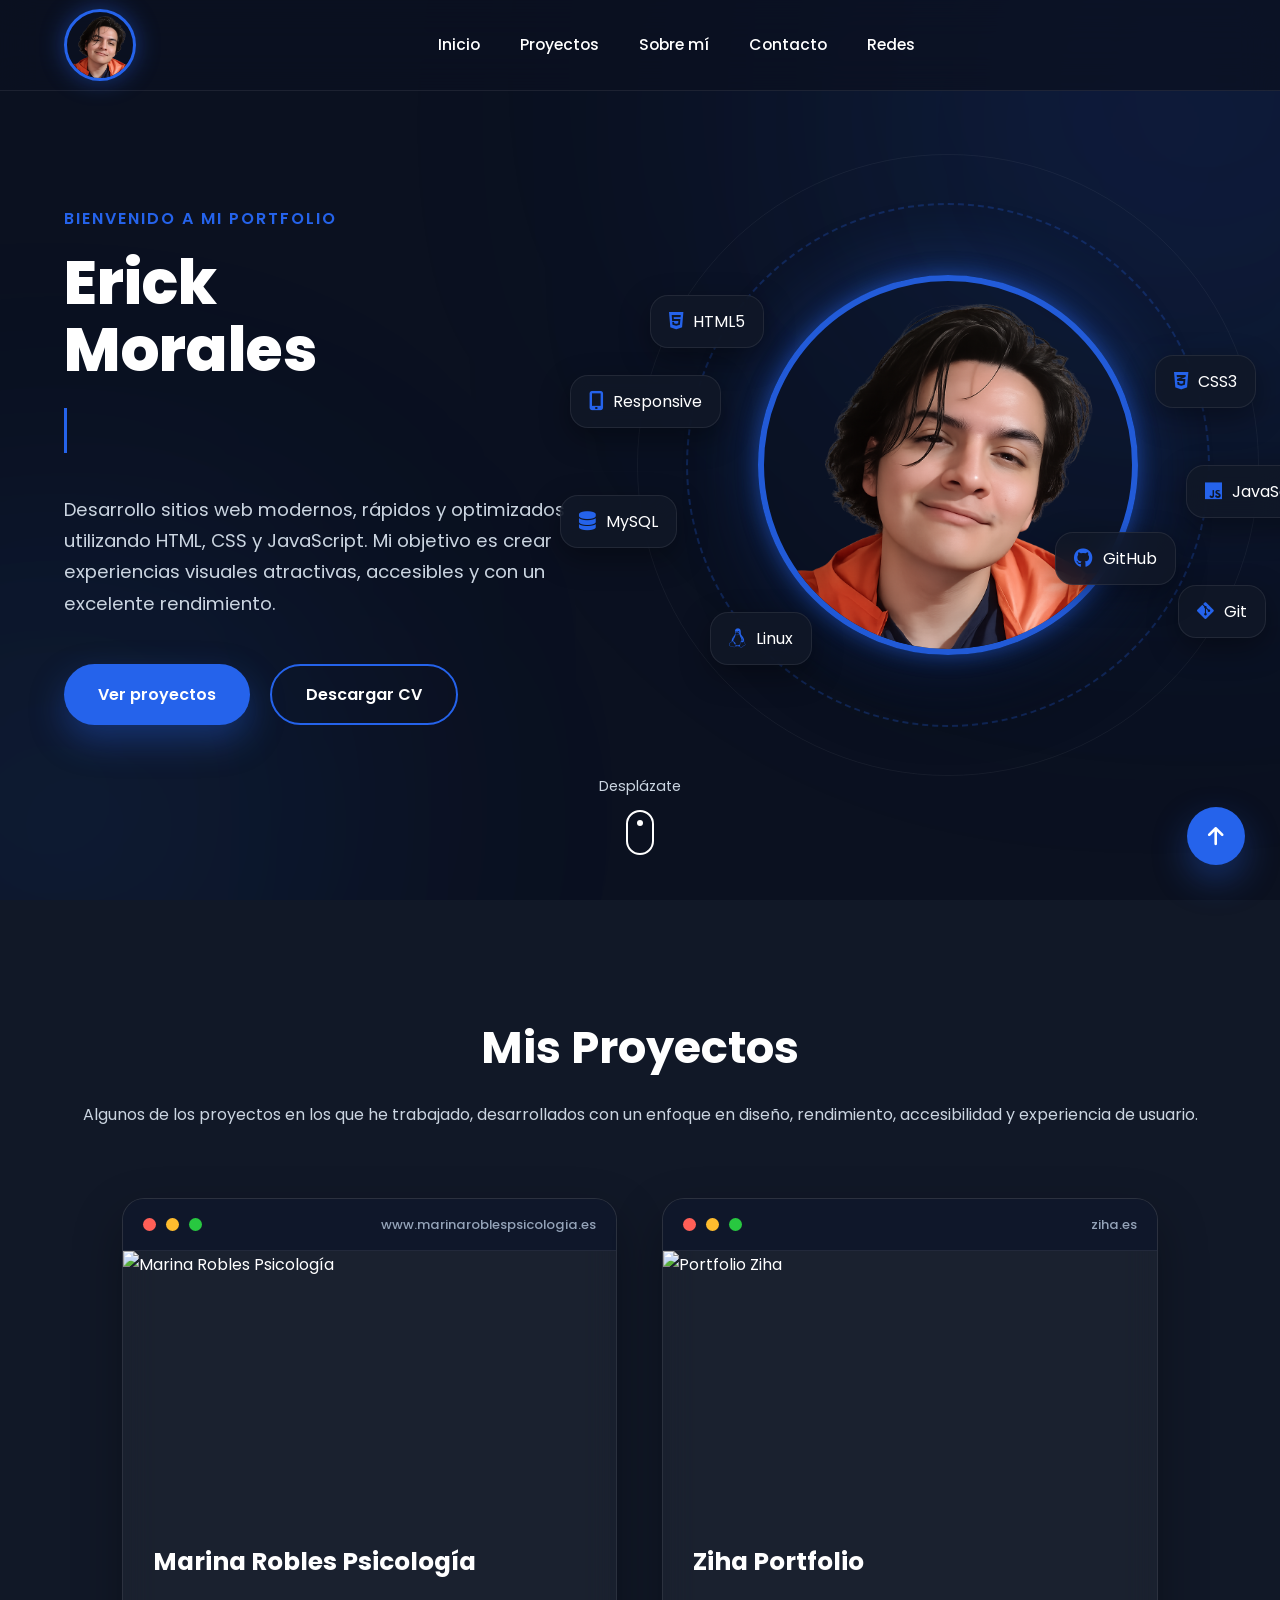
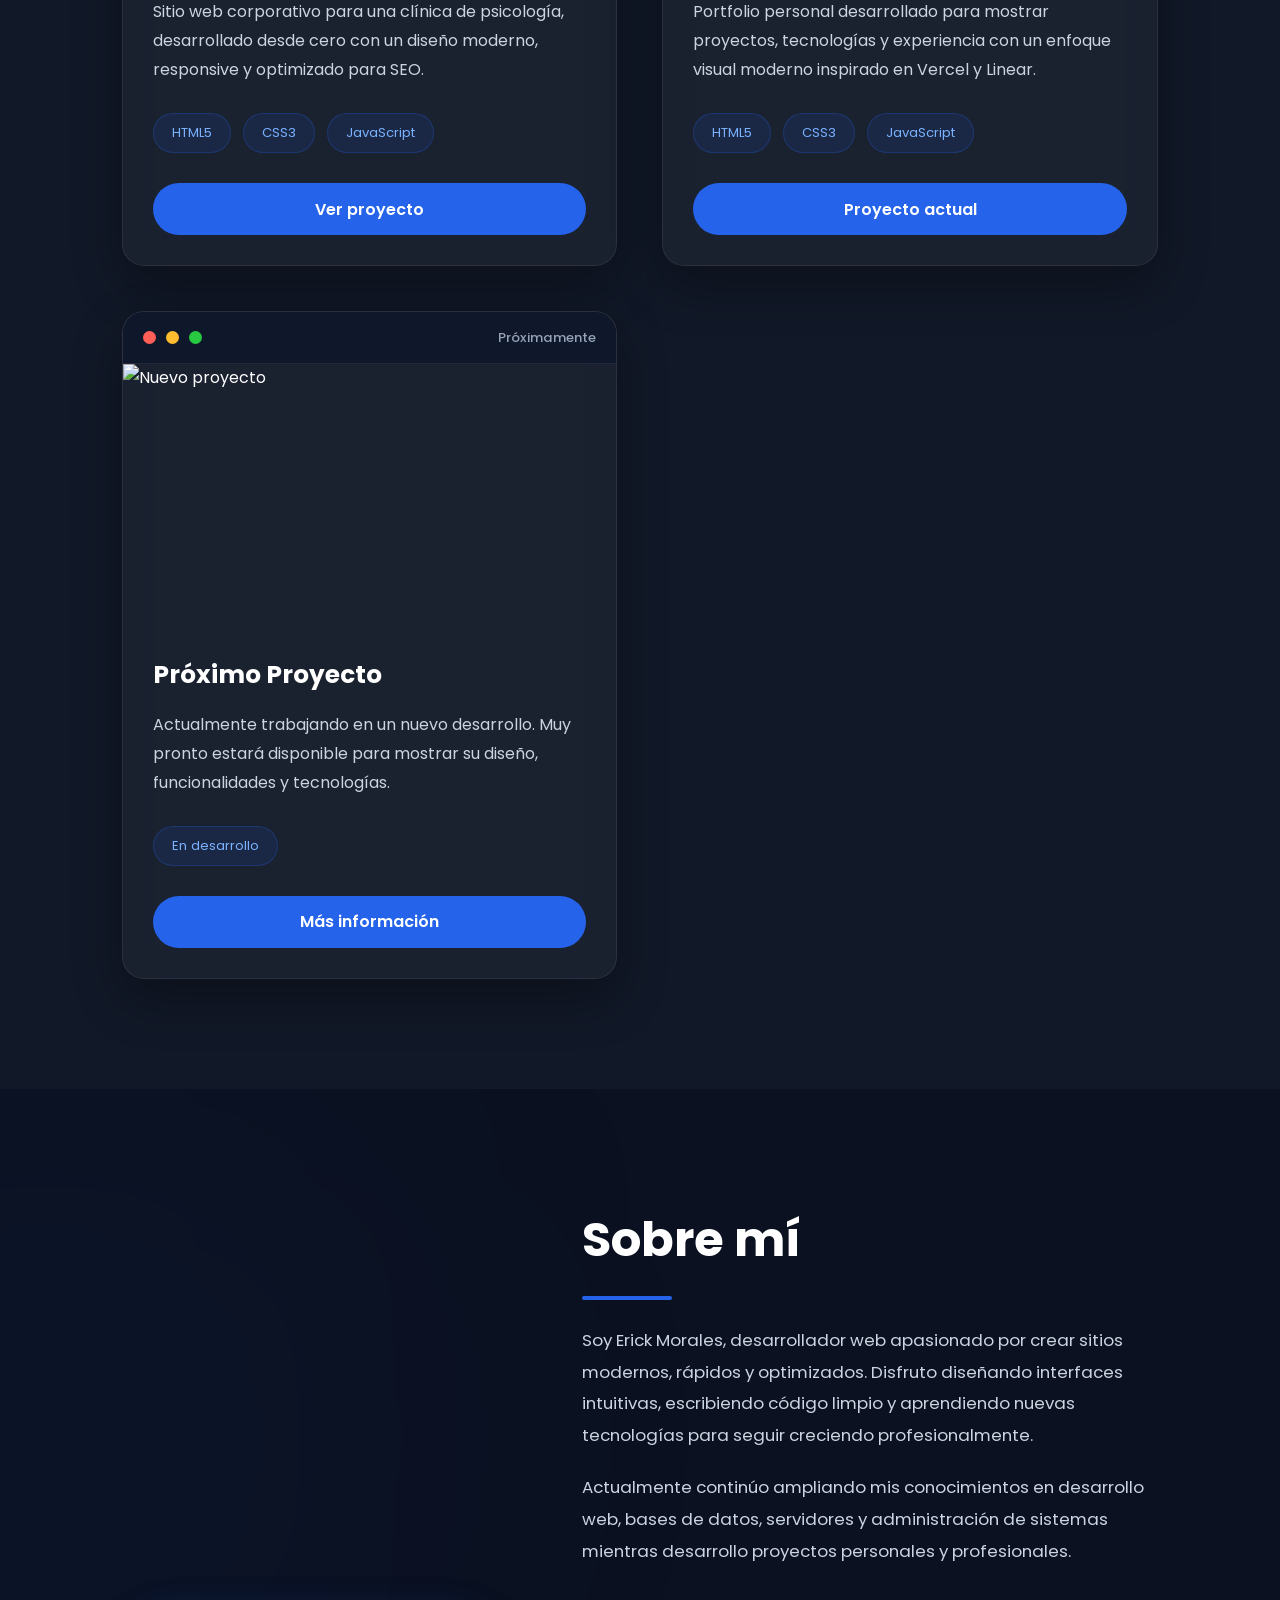
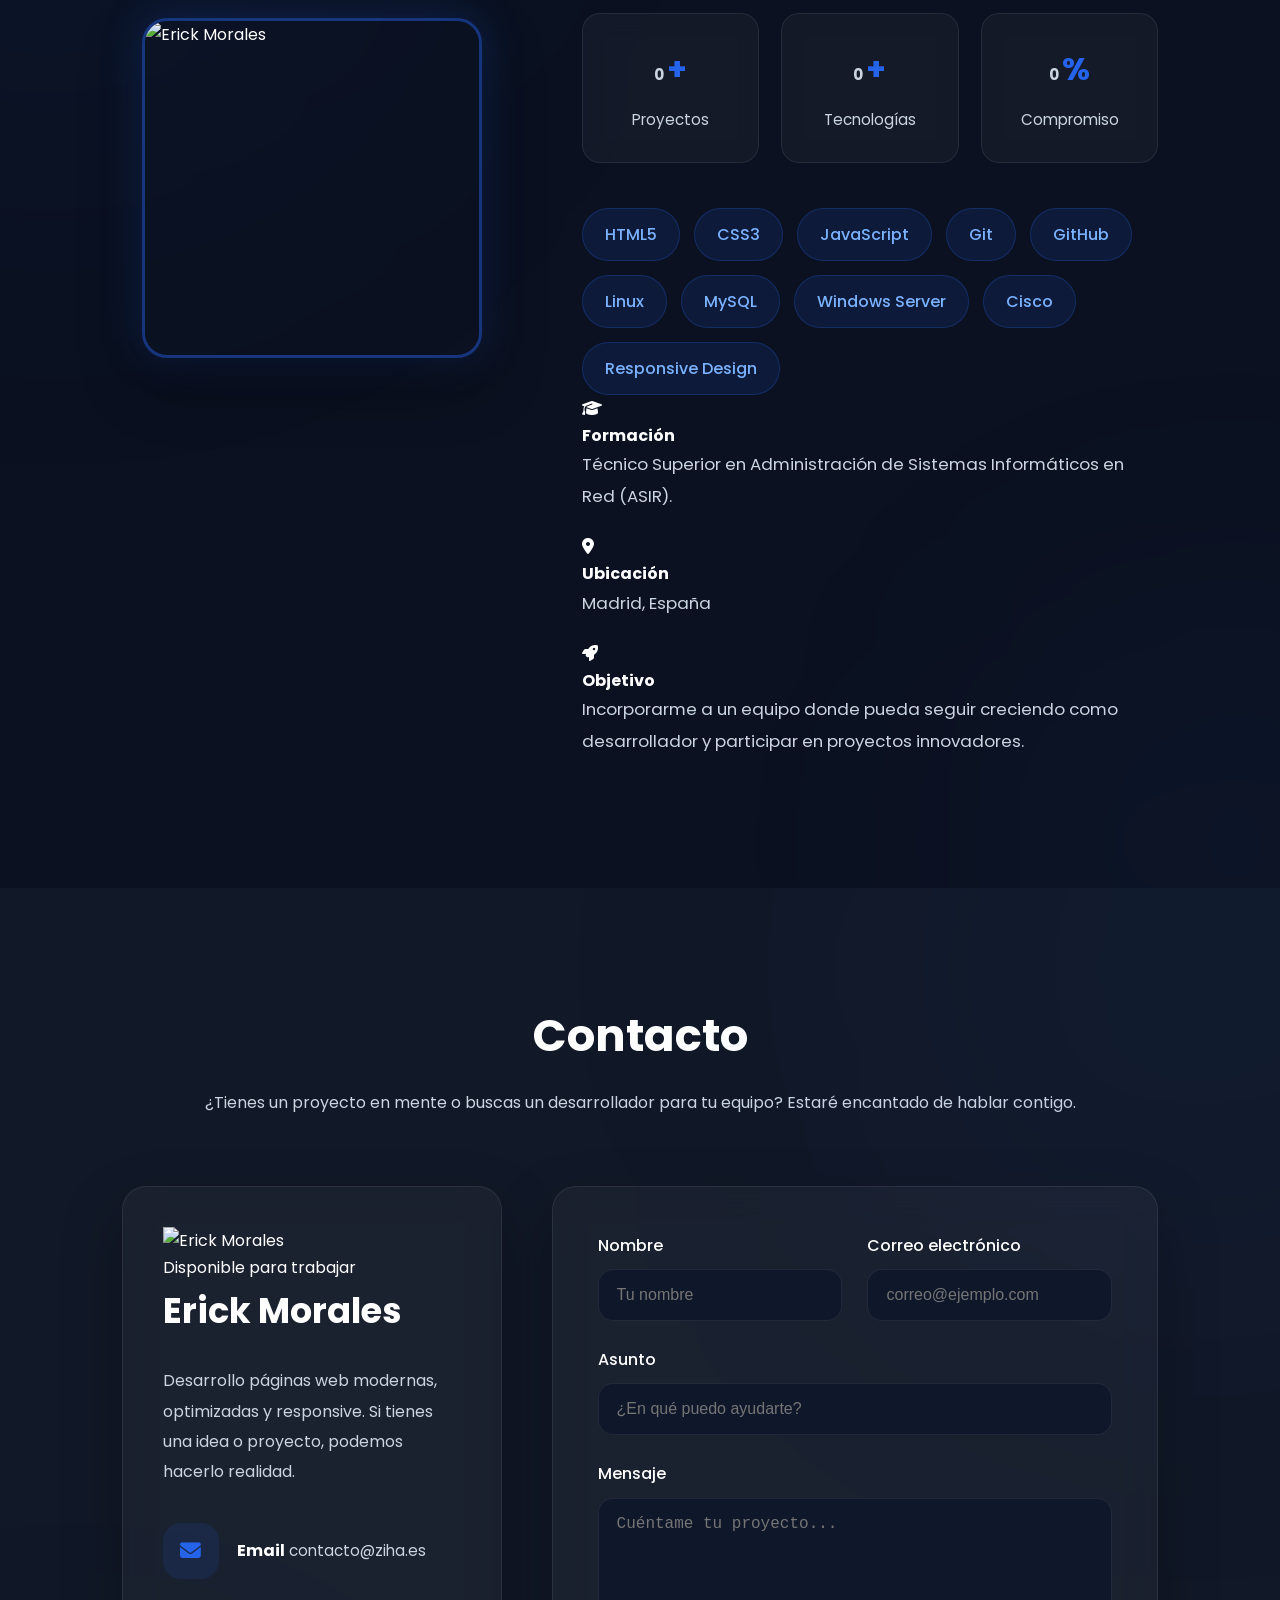
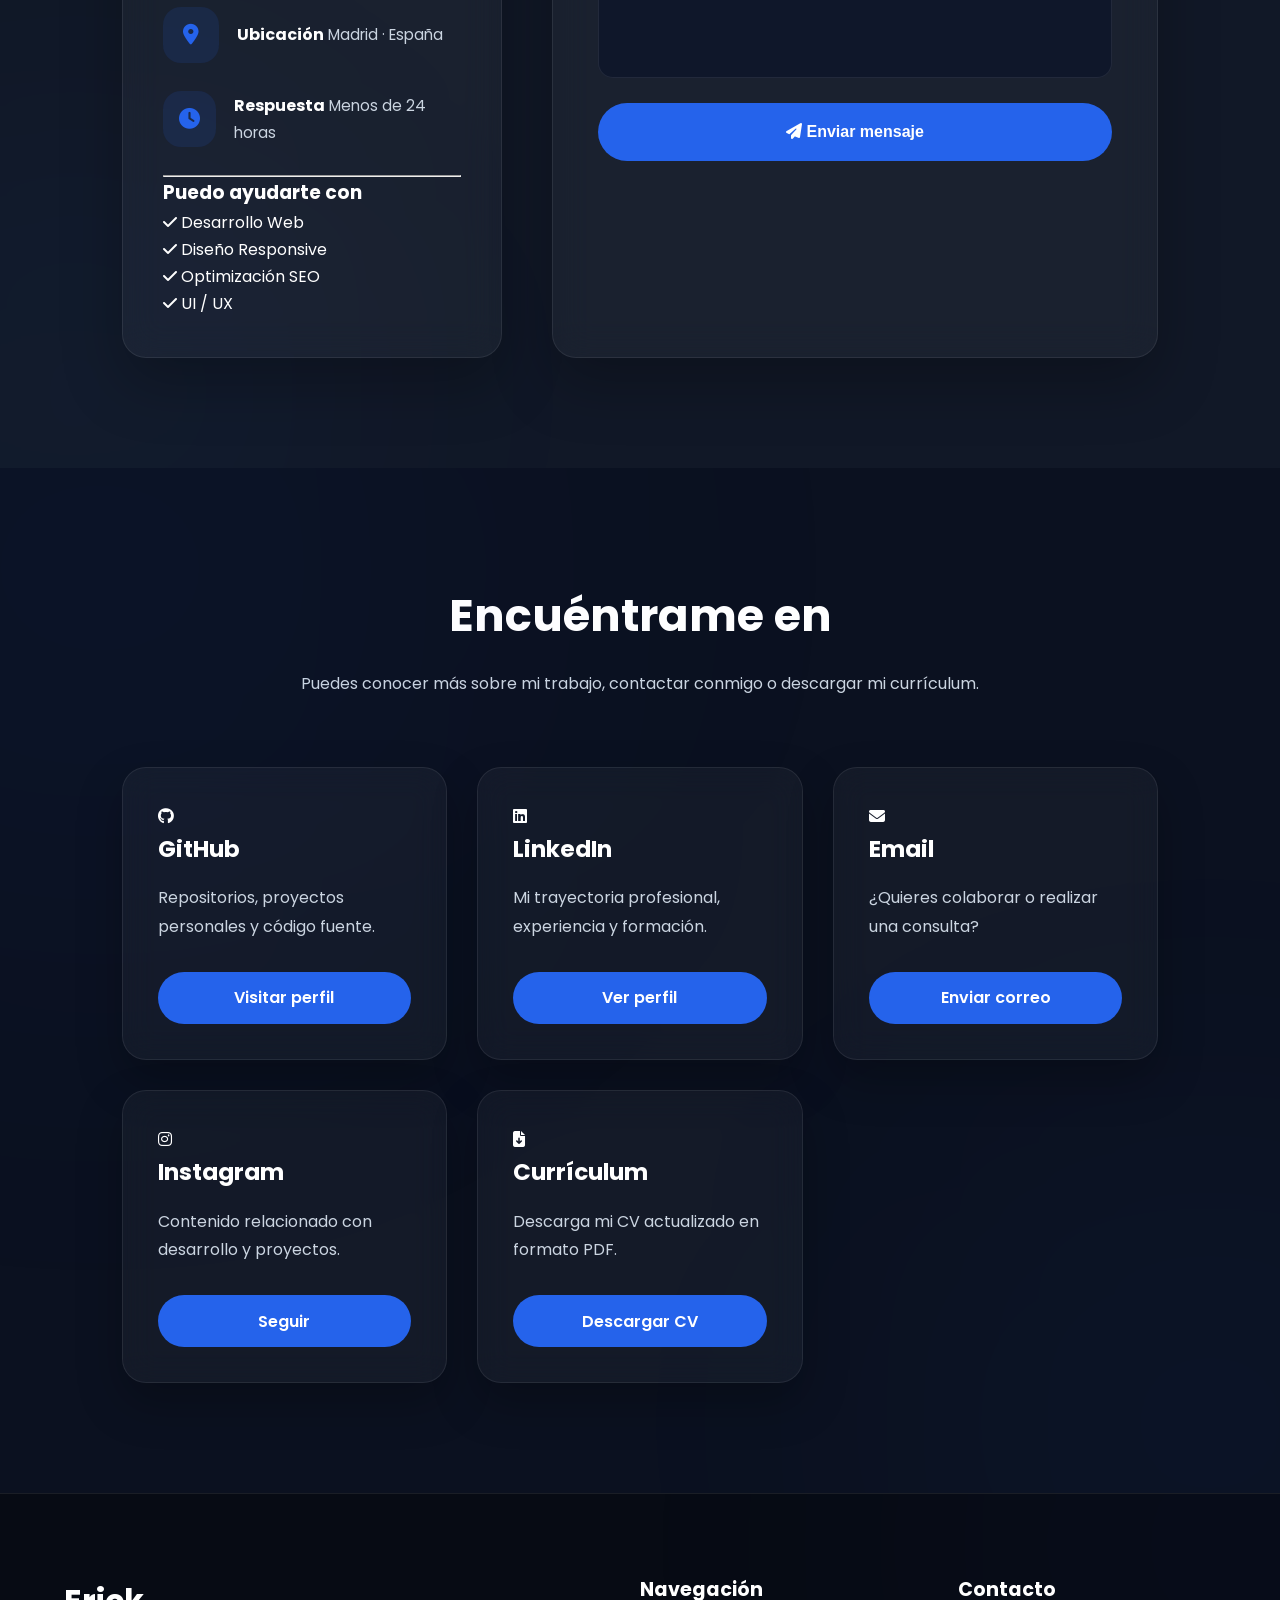
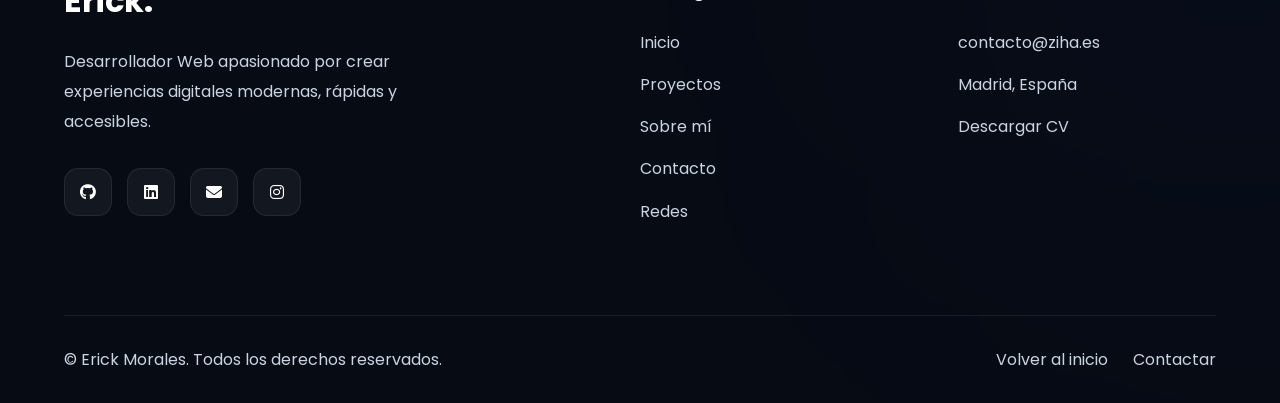
==== index.html @ 20d485fe "Primera versión del portfolio" ====
<!DOCTYPE html>
<html lang="es">

<head>

    <meta charset="UTF-8">

    <meta
        name="viewport"
        content="width=device-width, initial-scale=1.0">

    <meta
        name="description"
        content="Portfolio profesional de Erick Morales. Desarrollo Web, Frontend, Backend y proyectos realizados.">

    <meta
        name="keywords"
        content="Portfolio, HTML, CSS, JavaScript, Web Developer, Erick Morales">

    <meta
        name="author"
        content="Erick Morales">

    <meta
        name="theme-color"
        content="#0B1120">

    <title>Erick Morales | Web Developer</title>

    <!-- Google Fonts -->

    <link
        rel="preconnect"
        href="https://fonts.googleapis.com">

    <link
        rel="preconnect"
        href="https://fonts.gstatic.com"
        crossorigin>

    <link
        href="https://fonts.googleapis.com/css2?family=Poppins:wght@300;400;500;600;700;800&display=swap"
        rel="stylesheet">

    <!-- Font Awesome -->

  <!-- Font Awesome -->
<link
    rel="stylesheet"
    href="https://cdnjs.cloudflare.com/ajax/libs/font-awesome/6.7.2/css/all.min.css">

<!-- CSS -->
<link
    rel="stylesheet"
    href="index.css">

<!-- Favicon -->
<link
    rel="icon"
    type="image/png"
    href="assets/img/favicon.png">
</head>

<body>

<!--=====================================
PROGRESS BAR
======================================-->

<div class="progress-container">

    <div class="progress-bar"></div>

</div>

<!--=====================================
HEADER
======================================-->

<header>

    <div class="container">

        <a href="#inicio" class="logo">

            <img
                src="assets/imagenes/perfil.png"
                alt="Erick Morales"
                loading="eager">

        </a>

        <nav>

            <ul>

                <li>
                    <a href="#inicio">
                        Inicio
                    </a>
                </li>

                <li>
                    <a href="#proyectos">
                        Proyectos
                    </a>
                </li>

                <li>
                    <a href="#sobre-mi">
                        Sobre mí
                    </a>
                </li>

                <li>
                    <a href="#contacto">
                        Contacto
                    </a>
                </li>

                <li>
                    <a href="#redes">
                        Redes
                    </a>
                </li>

            </ul>

        </nav>

        <!-- Menú móvil -->

        <div class="menu-toggle">

            <span></span>
            <span></span>
            <span></span>

        </div>

    </div>

</header>
<!--======================================================
                        HERO
=======================================================-->

<section id="inicio" class="hero">

    <div class="hero-container">

        <!--=====================================
        COLUMNA IZQUIERDA
        ======================================-->

        <div class="hero-left">

            <span class="small-title">
                Bienvenido a mi portfolio
            </span>

            <h1>

                Erick
                <br>
                Morales

            </h1>

            <h2>

                <span class="typing"></span>

            </h2>

            <p>

                Desarrollo sitios web modernos,
                rápidos y optimizados utilizando
                HTML, CSS y JavaScript.
                Mi objetivo es crear experiencias
                visuales atractivas, accesibles
                y con un excelente rendimiento.

            </p>

            <div class="hero-buttons">

                <a
                    href="#proyectos"
                    class="btn">

                    Ver proyectos

                </a>

                <a
                    href="assets/cv/Erick_Morales_CV.pdf"
                    class="btn-outline"
                    download>

                    Descargar CV

                </a>

            </div>

            <!-- Indicador Scroll -->

            <div class="scroll-down">

                <span>

                    Desplázate

                </span>

                <div class="scroll-mouse"></div>

            </div>

        </div>

        <!--=====================================
        COLUMNA DERECHA
        ======================================-->

        <div class="hero-right">

            <img

                src="assets/imagenes/perfil.png"

                alt="Erick Morales"

                loading="eager"

            >

            <!--==============================
            TECNOLOGÍAS FLOTANTES
            ==============================-->

            <div class="floating-card html">

                <i class="fa-brands fa-html5"></i>

                <span>HTML5</span>

            </div>

            <div class="floating-card css">

                <i class="fa-brands fa-css3-alt"></i>

                <span>CSS3</span>

            </div>

            <div class="floating-card js">

                <i class="fa-brands fa-js"></i>

                <span>JavaScript</span>

            </div>

            <div class="floating-card git">

                <i class="fa-brands fa-git-alt"></i>

                <span>Git</span>

            </div>

            <div class="floating-card github">

                <i class="fa-brands fa-github"></i>

                <span>GitHub</span>

            </div>

            <div class="floating-card linux">

                <i class="fa-brands fa-linux"></i>

                <span>Linux</span>

            </div>

            <div class="floating-card mysql">

                <i class="fa-solid fa-database"></i>

                <span>MySQL</span>

            </div>

            <div class="floating-card responsive">

                <i class="fa-solid fa-mobile-screen-button"></i>

                <span>Responsive</span>

            </div>

        </div>

    </div>

</section>
<!--======================================================
                    PROYECTOS
=======================================================-->

<section id="proyectos">

    <div class="container">

        <div class="section-title">

            <h2>Mis Proyectos</h2>

            <p>

                Algunos de los proyectos en los que he trabajado,
                desarrollados con un enfoque en diseño, rendimiento,
                accesibilidad y experiencia de usuario.

            </p>

        </div>

        <div class="projects-grid">

            <!--==================================================
            PROYECTO 1
            ===================================================-->

            <article class="project-card">

                <div class="browser">

                    <div class="browser-left">

                        <span></span>
                        <span></span>
                        <span></span>

                    </div>

                    <div class="browser-url">

                        www.marinaroblespsicologia.es

                    </div>

                </div>

                <div class="project-image">

                    <img
                        src="assets/img/proyectos/marina.webp"
                        alt="Marina Robles Psicología"
                        loading="lazy">

                </div>

                <div class="project-content">

                    <h3>

                        Marina Robles Psicología

                    </h3>

                    <p>

                        Sitio web corporativo para una clínica de
                        psicología, desarrollado desde cero con un
                        diseño moderno, responsive y optimizado
                        para SEO.

                    </p>

                    <div class="project-tech">

                        <span>HTML5</span>
                        <span>CSS3</span>
                        <span>JavaScript</span>

                    </div>

                    <a
                        href="https://www.marinaroblespsicologia.es"
                        target="_blank"
                        class="project-btn">

                        Ver proyecto

                    </a>

                </div>

            </article>

            <!--==================================================
            PROYECTO 2
            ===================================================-->

            <article class="project-card">

                <div class="browser">

                    <div class="browser-left">

                        <span></span>
                        <span></span>
                        <span></span>

                    </div>

                    <div class="browser-url">

                        ziha.es

                    </div>

                </div>

                <div class="project-image">

                    <img
                        src="assets/img/proyectos/ziha.webp"
                        alt="Portfolio Ziha"
                        loading="lazy">

                </div>

                <div class="project-content">

                    <h3>

                        Ziha Portfolio

                    </h3>

                    <p>

                        Portfolio personal desarrollado para mostrar
                        proyectos, tecnologías y experiencia con un
                        enfoque visual moderno inspirado en Vercel
                        y Linear.

                    </p>

                    <div class="project-tech">

                        <span>HTML5</span>
                        <span>CSS3</span>
                        <span>JavaScript</span>

                    </div>

                    <a
                        href="#inicio"
                        class="project-btn">

                        Proyecto actual

                    </a>

                </div>

            </article>

            <!--==================================================
            PROYECTO 3
            ===================================================-->

            <article class="project-card">

                <div class="browser">

                    <div class="browser-left">

                        <span></span>
                        <span></span>
                        <span></span>

                    </div>

                    <div class="browser-url">

                        Próximamente

                    </div>

                </div>

                <div class="project-image">

                    <img
                        src="assets/img/proyectos/proximamente.webp"
                        alt="Nuevo proyecto"
                        loading="lazy">

                </div>

                <div class="project-content">

                    <h3>

                        Próximo Proyecto

                    </h3>

                    <p>

                        Actualmente trabajando en un nuevo desarrollo.
                        Muy pronto estará disponible para mostrar su
                        diseño, funcionalidades y tecnologías.

                    </p>

                    <div class="project-tech">

                        <span>En desarrollo</span>

                    </div>

                    <a
                        href="#contacto"
                        class="project-btn">

                        Más información

                    </a>

                </div>

            </article>

        </div>

    </div>

</section>
<!--======================================================
                    SOBRE MÍ
=======================================================-->

<section id="sobre-mi">

    <div class="container">

        <div class="about-container">

            <!--=====================================
            FOTOGRAFÍA
            ======================================-->

            <div class="about-image">

                <img

                    src="assets/img/perfil.webp"

                    alt="Erick Morales"

                    loading="lazy"

                >

            </div>

            <!--=====================================
            CONTENIDO
            ======================================-->

            <div class="about-content">

                <h2>

                    Sobre mí

                </h2>

                <p>

                    Soy Erick Morales, desarrollador web apasionado
                    por crear sitios modernos, rápidos y optimizados.
                    Disfruto diseñando interfaces intuitivas,
                    escribiendo código limpio y aprendiendo nuevas
                    tecnologías para seguir creciendo
                    profesionalmente.

                </p>

                <p>

                    Actualmente continúo ampliando mis conocimientos
                    en desarrollo web, bases de datos, servidores y
                    administración de sistemas mientras desarrollo
                    proyectos personales y profesionales.

                </p>

                <!--=================================
                CONTADORES
                ==================================-->

                <div class="about-cards">

                    <div class="about-card">

                        <h3>

                            <span
                                class="counter"
                                data-target="3">

                                0

                            </span>+

                        </h3>

                        <span>

                            Proyectos

                        </span>

                    </div>

                    <div class="about-card">

                        <h3>

                            <span
                                class="counter"
                                data-target="10">

                                0

                            </span>+

                        </h3>

                        <span>

                            Tecnologías

                        </span>

                    </div>

                    <div class="about-card">

                        <h3>

                            <span
                                class="counter"
                                data-target="100">

                                0

                            </span>%

                        </h3>

                        <span>

                            Compromiso

                        </span>

                    </div>

                </div>

                <!--=================================
                TECNOLOGÍAS
                ==================================-->

                <div class="skills">

                    <span>HTML5</span>

                    <span>CSS3</span>

                    <span>JavaScript</span>

                    <span>Git</span>

                    <span>GitHub</span>

                    <span>Linux</span>

                    <span>MySQL</span>

                    <span>Windows Server</span>

                    <span>Cisco</span>

                    <span>Responsive Design</span>

                </div>

                <!--=================================
                INFORMACIÓN EXTRA
                ==================================-->

                <div class="about-extra">

                    <div class="about-item">

                        <i class="fa-solid fa-graduation-cap"></i>

                        <div>

                            <strong>

                                Formación

                            </strong>

                            <p>

                                Técnico Superior en Administración
                                de Sistemas Informáticos en Red (ASIR).

                            </p>

                        </div>

                    </div>

                    <div class="about-item">

                        <i class="fa-solid fa-location-dot"></i>

                        <div>

                            <strong>

                                Ubicación

                            </strong>

                            <p>

                                Madrid, España

                            </p>

                        </div>

                    </div>

                    <div class="about-item">

                        <i class="fa-solid fa-rocket"></i>

                        <div>

                            <strong>

                                Objetivo

                            </strong>

                            <p>

                                Incorporarme a un equipo donde pueda
                                seguir creciendo como desarrollador y
                                participar en proyectos innovadores.

                            </p>

                        </div>

                    </div>

                </div>

            </div>

        </div>

    </div>

</section>
<!--======================================================
                    CONTACTO
=======================================================-->

<section id="contacto">

    <div class="container">

        <div class="section-title">

            <h2>Contacto</h2>

            <p>

                ¿Tienes un proyecto en mente o buscas un desarrollador
                para tu equipo? Estaré encantado de hablar contigo.

            </p>

        </div>

        <div class="contact-container">

            <!--=====================================
            TARJETA IZQUIERDA
            ======================================-->

            <div class="contact-info">

                <img
                    src="assets/img/perfil.webp"
                    alt="Erick Morales"
                    class="contact-profile">

                <div class="status">

                    <span class="status-dot"></span>

                    Disponible para trabajar

                </div>

                <h2>

                    Erick Morales

                </h2>

                <p>

                    Desarrollo páginas web modernas,
                    optimizadas y responsive.
                    Si tienes una idea o proyecto,
                    podemos hacerlo realidad.

                </p>

                <div class="contact-item">

                    <div class="contact-icon">

                        <i class="fa-solid fa-envelope"></i>

                    </div>

                    <div class="contact-text">

                        <strong>Email</strong>

                        <span>

                            contacto@ziha.es

                        </span>

                    </div>

                </div>

                <div class="contact-item">

                    <div class="contact-icon">

                        <i class="fa-solid fa-location-dot"></i>

                    </div>

                    <div class="contact-text">

                        <strong>Ubicación</strong>

                        <span>

                            Madrid · España

                        </span>

                    </div>

                </div>

                <div class="contact-item">

                    <div class="contact-icon">

                        <i class="fa-solid fa-clock"></i>

                    </div>

                    <div class="contact-text">

                        <strong>Respuesta</strong>

                        <span>

                            Menos de 24 horas

                        </span>

                    </div>

                </div>

                <hr>

                <div class="contact-services">

                    <h3>

                        Puedo ayudarte con

                    </h3>

                    <ul>

                        <li>

                            <i class="fa-solid fa-check"></i>

                            Desarrollo Web

                        </li>

                        <li>

                            <i class="fa-solid fa-check"></i>

                            Diseño Responsive

                        </li>

                        <li>

                            <i class="fa-solid fa-check"></i>

                            Optimización SEO

                        </li>

                        <li>

                            <i class="fa-solid fa-check"></i>

                            UI / UX

                        </li>

                    </ul>

                </div>

            </div>

            <!--=====================================
            FORMULARIO
            ======================================-->

            <form

                id="contact-form"

                class="contact-form"

                autocomplete="on"

            >

                <div class="form-grid">

                    <div class="form-group">

                        <label for="name">

                            Nombre

                        </label>

                        <input

                            id="name"

                            name="name"

                            type="text"

                            required

                            placeholder="Tu nombre"

                        >

                    </div>

                    <div class="form-group">

                        <label for="email">

                            Correo electrónico

                        </label>

                        <input

                            id="email"

                            name="email"

                            type="email"

                            required

                            placeholder="correo@ejemplo.com"

                        >

                    </div>

                </div>

                <div class="form-group">

                    <label for="subject">

                        Asunto

                    </label>

                    <input

                        id="subject"

                        name="subject"

                        type="text"

                        required

                        placeholder="¿En qué puedo ayudarte?"

                    >

                </div>

                <div class="form-group">

                    <label for="message">

                        Mensaje

                    </label>

                    <textarea

                        id="message"

                        name="message"

                        required

                        placeholder="Cuéntame tu proyecto..."

                    ></textarea>

                </div>

                <button type="submit">

                    <i class="fa-solid fa-paper-plane"></i>

                    Enviar mensaje

                </button>

                <p class="form-status"></p>

            </form>

        </div>

    </div>

</section>
<!--======================================================
                    REDES SOCIALES
=======================================================-->

<section id="redes">

    <div class="container">

        <div class="section-title">

            <h2>

                Encuéntrame en

            </h2>

            <p>

                Puedes conocer más sobre mi trabajo,
                contactar conmigo o descargar mi currículum.

            </p>

        </div>

        <div class="social-grid">

            <!--=====================================
            GITHUB
            ======================================-->

            <article class="social-card">

                <i class="fa-brands fa-github"></i>

                <h3>

                    GitHub

                </h3>

                <p>

                    Repositorios, proyectos personales
                    y código fuente.

                </p>

                <a

                    href="https://github.com/ErickDMP"

                    target="_blank"

                    class="social-btn">

                    Visitar perfil

                </a>

            </article>

            <!--=====================================
            LINKEDIN
            ======================================-->

            <article class="social-card">

                <i class="fa-brands fa-linkedin"></i>

                <h3>

                    LinkedIn

                </h3>

                <p>

                    Mi trayectoria profesional,
                    experiencia y formación.

                </p>

                <a

                    href="#"

                    target="_blank"

                    class="social-btn">

                    Ver perfil

                </a>

            </article>

            <!--=====================================
            EMAIL
            ======================================-->

            <article class="social-card">

                <i class="fa-solid fa-envelope"></i>

                <h3>

                    Email

                </h3>

                <p>

                    ¿Quieres colaborar o realizar
                    una consulta?

                </p>

                <a

                    href="mailto:contacto@ziha.es"

                    class="social-btn">

                    Enviar correo

                </a>

            </article>

            <!--=====================================
            INSTAGRAM
            ======================================-->

            <article class="social-card">

                <i class="fa-brands fa-instagram"></i>

                <h3>

                    Instagram

                </h3>

                <p>

                    Contenido relacionado con
                    desarrollo y proyectos.

                </p>

                <a

                    href="#"

                    target="_blank"

                    class="social-btn">

                    Seguir

                </a>

            </article>

            <!--=====================================
            CURRÍCULUM
            ======================================-->

            <article class="social-card">

                <i class="fa-solid fa-file-arrow-down"></i>

                <h3>

                    Currículum

                </h3>

                <p>

                    Descarga mi CV actualizado
                    en formato PDF.

                </p>

                <a

                    href="assets/cv/Erick_Morales_CV.pdf"

                    download

                    class="social-btn">

                    Descargar CV

                </a>

            </article>

        </div>

    </div>

</section>
<!--======================================================
                        FOOTER
=======================================================-->

<footer>

    <div class="footer-container">

        <!--=====================================
        MARCA
        ======================================-->

        <div class="footer-brand">

            <h2>

                Erick<span>.</span>

            </h2>

            <p>

                Desarrollador Web apasionado por crear
                experiencias digitales modernas, rápidas
                y accesibles.

            </p>

            <div class="footer-social">

                <a
                    href="https://github.com/ErickDMP"
                    target="_blank"
                    aria-label="GitHub">

                    <i class="fa-brands fa-github"></i>

                </a>

                <a
                    href="#"
                    target="_blank"
                    aria-label="LinkedIn">

                    <i class="fa-brands fa-linkedin"></i>

                </a>

                <a
                    href="mailto:contacto@ziha.es"
                    aria-label="Email">

                    <i class="fa-solid fa-envelope"></i>

                </a>

                <a
                    href="#"
                    target="_blank"
                    aria-label="Instagram">

                    <i class="fa-brands fa-instagram"></i>

                </a>

            </div>

        </div>

        <!--=====================================
        NAVEGACIÓN
        ======================================-->

        <div class="footer-column">

            <h3>

                Navegación

            </h3>

            <ul>

                <li><a href="#inicio">Inicio</a></li>

                <li><a href="#proyectos">Proyectos</a></li>

                <li><a href="#sobre-mi">Sobre mí</a></li>

                <li><a href="#contacto">Contacto</a></li>

                <li><a href="#redes">Redes</a></li>

            </ul>

        </div>

        <!--=====================================
        CONTACTO
        ======================================-->

        <div class="footer-column">

            <h3>

                Contacto

            </h3>

            <ul>

                <li>

                    <a href="mailto:contacto@ziha.es">

                        contacto@ziha.es

                    </a>

                </li>

                <li>

                    <a href="#">

                        Madrid, España

                    </a>

                </li>

                <li>

                    <a href="assets/cv/Erick_Morales_CV.pdf" download>

                        Descargar CV

                    </a>

                </li>

            </ul>

        </div>

    </div>

    <!--=====================================
    FOOTER INFERIOR
    ======================================-->

    <div class="container">

        <div class="footer-bottom">

            <p>

                © <span id="year"></span>
                Erick Morales. Todos los derechos reservados.

            </p>

            <div class="footer-bottom-links">

                <a href="#inicio">

                    Volver al inicio

                </a>

                <a href="#contacto">

                    Contactar

                </a>

            </div>

        </div>

    </div>

</footer>

<!--=====================================
BOTÓN VOLVER ARRIBA
======================================-->

<a

    href="#inicio"

    class="back-top"

    aria-label="Volver arriba">

    <i class="fa-solid fa-arrow-up"></i>

</a>
<!--======================================================
                    SCRIPTS
=======================================================-->

<!-- Font Awesome (opcional si ya está cargado en el <head>) -->


<!-- EmailJS -->
<script
    src="https://cdn.jsdelivr.net/npm/@emailjs/browser@4/dist/email.min.js">
</script>

<!-- JavaScript principal -->
<script src="js/script.js"></script>

</body>
</html>
---- index.css ----
/* =====================================================
   ZIHA.ES - PORTFOLIO
   Autor: Erick Morales
   style.css
===================================================== */

/* =====================================================
   IMPORTACIÓN DE FUENTE
===================================================== */

@import url('https://fonts.googleapis.com/css2?family=Poppins:wght@300;400;500;600;700;800&display=swap');

/* =====================================================
   VARIABLES
===================================================== */

:root{

    --background:#0B1120;
    --surface:#111827;
    --surface-light:#1E293B;

    --primary:#2563EB;
    --primary-hover:#3B82F6;

    --text:#FFFFFF;
    --text-secondary:#CBD5E1;

    --border:rgba(255,255,255,.08);

    --radius:18px;

    --shadow:
        0 20px 50px rgba(0,0,0,.35);

    --transition:.35s ease;

}

/* =====================================================
   RESET
===================================================== */

*{
    margin:0;
    padding:0;
    box-sizing:border-box;
}

html{

    scroll-behavior:smooth;

}

body{

    font-family:'Poppins',sans-serif;

    background:var(--background);

    color:var(--text);

    overflow-x:hidden;

    line-height:1.7;

}

/* =====================================================
   SCROLLBAR
===================================================== */

::-webkit-scrollbar{

    width:10px;

}

::-webkit-scrollbar-track{

    background:#0b1120;

}

::-webkit-scrollbar-thumb{

    background:var(--primary);

    border-radius:20px;

}

::-webkit-scrollbar-thumb:hover{

    background:var(--primary-hover);

}

/* =====================================================
   SELECCIÓN DE TEXTO
===================================================== */

::selection{

    background:var(--primary);

    color:white;

}

/* =====================================================
   IMÁGENES
===================================================== */

img{

    display:block;

    width:100%;

}

/* =====================================================
   ENLACES
===================================================== */

a{

    color:inherit;

    text-decoration:none;

    transition:var(--transition);

}

/* =====================================================
   LISTAS
===================================================== */

ul{

    list-style:none;

}

/* =====================================================
   CONTENEDOR GENERAL
===================================================== */

.container{

    width:min(1200px,90%);

    margin:auto;

}

/* =====================================================
   SECCIONES
===================================================== */

section{

    padding:110px 0;

}

/* =====================================================
   TÍTULOS
===================================================== */

.section-title{

    text-align:center;

    margin-bottom:70px;

}

.section-title h2{

    font-size:2.8rem;

    font-weight:700;

    margin-bottom:15px;

}

.section-title p{

    color:var(--text-secondary);

}

/* =====================================================
   HEADER
===================================================== */

header{

    position:fixed;

    top:0;

    left:0;

    width:100%;

    z-index:999;

    backdrop-filter:blur(18px);

    background:rgba(11,17,32,.75);

    border-bottom:1px solid var(--border);

    transition:.4s;

}

/* Clase que añadiremos con JavaScript */

header.scrolled{

    background:#0B1120;

    box-shadow:0 15px 40px rgba(0,0,0,.35);

}

/* =====================================================
   HEADER CONTAINER
===================================================== */

header .container{

    display:flex;

    justify-content:space-between;

    align-items:center;

    height:90px;

}

/* =====================================================
   LOGO
===================================================== */

.logo{

    display:flex;

    align-items:center;

    gap:18px;

}

.logo img{

    width:72px;

    height:72px;

    object-fit:cover;

    border-radius:50%;

    border:3px solid var(--primary);

    box-shadow:

        0 0 25px rgba(37,99,235,.45);

    transition:.4s;

}

.logo img:hover{

    transform:scale(1.08);

}

.logo-text h2{

    font-size:1.3rem;

    font-weight:700;

}

.logo-text span{

    color:var(--text-secondary);

    font-size:.9rem;

}

/* =====================================================
   MENÚ
===================================================== */

nav ul{

    display:flex;

    align-items:center;

    gap:40px;

}

nav a{

    position:relative;

    font-size:.98rem;

    font-weight:500;

    color:white;

}

/* Línea animada */

nav a::after{

    content:"";

    position:absolute;

    left:0;

    bottom:-8px;

    width:0;

    height:2px;

    background:var(--primary);

    transition:.35s;

}

nav a:hover{

    color:var(--primary);

}

nav a:hover::after{

    width:100%;

}

/* =====================================================
   BOTONES
===================================================== */

.btn{

    display:inline-flex;

    justify-content:center;

    align-items:center;

    padding:15px 34px;

    border-radius:50px;

    background:var(--primary);

    color:white;

    font-weight:600;

    transition:.35s;

    box-shadow:

        0 15px 35px rgba(37,99,235,.35);

}

.btn:hover{

    transform:translateY(-4px);

    background:var(--primary-hover);

}

.btn-outline{

    display:inline-flex;

    justify-content:center;

    align-items:center;

    padding:15px 34px;

    border-radius:50px;

    border:2px solid var(--primary);

    color:white;

    font-weight:600;

    transition:.35s;

}

.btn-outline:hover{

    background:var(--primary);

    transform:translateY(-4px);

}

/* =====================================================
   EFECTO DE FONDO
===================================================== */

body::before{

    content:"";

    position:fixed;

    width:650px;

    height:650px;

    background:rgba(37,99,235,.10);

    filter:blur(180px);

    border-radius:50%;

    top:-250px;

    right:-250px;

    z-index:-1;

}

body::after{

    content:"";

    position:fixed;

    width:450px;

    height:450px;

    background:rgba(59,130,246,.08);

    filter:blur(160px);

    border-radius:50%;

    left:-150px;

    bottom:-150px;

    z-index:-1;

}
/* =====================================================
   HERO
===================================================== */

.hero{

    min-height:100vh;

    display:flex;

    align-items:center;

    justify-content:center;

    padding-top:140px;

    position:relative;

    overflow:hidden;

}

/* =====================================================
   CONTENEDOR
===================================================== */

.hero-container{

    width:min(1200px,90%);

    margin:auto;

    display:grid;

    grid-template-columns:1fr 1fr;

    align-items:center;

    gap:80px;

}

/* =====================================================
   COLUMNA IZQUIERDA
===================================================== */

.hero-left{

    animation:fadeLeft 1.2s ease;

}

.small-title{

    display:inline-block;

    color:var(--primary);

    font-size:1rem;

    font-weight:600;

    letter-spacing:2px;

    margin-bottom:18px;

    text-transform:uppercase;

}

.hero-left h1{

    font-size:4.3rem;

    line-height:1.1;

    margin-bottom:20px;

    font-weight:800;

}

.hero-left h2{

    font-size:2rem;

    color:var(--primary);

    margin-bottom:30px;

    min-height:60px;

}

.hero-left p{

    color:var(--text-secondary);

    font-size:1.15rem;

    max-width:620px;

    margin-bottom:45px;

}

/* =====================================================
   BOTONES
===================================================== */

.hero-buttons{

    display:flex;

    gap:20px;

    flex-wrap:wrap;

}

/* =====================================================
   COLUMNA DERECHA
===================================================== */

.hero-right{

    position: relative;

    display:flex;

    justify-content:center;

    align-items:center;

}

/* =====================================================
   FOTO
===================================================== */

.hero-right img{

    width:420px;

    height:420px;

    object-fit:cover;

    border-radius:50%;

    border:6px solid rgba(37,99,235,.9);

    box-shadow:

        0 0 20px rgba(37,99,235,.5),

        0 0 70px rgba(37,99,235,.35),

        0 35px 70px rgba(0,0,0,.45);

    transition:.5s;

    animation:floating 5s ease-in-out infinite;

}

.hero-right img:hover{

    transform:scale(1.04);

    box-shadow:

        0 0 25px rgba(59,130,246,.9),

        0 0 100px rgba(37,99,235,.5),

        0 40px 90px rgba(0,0,0,.45);

}

/* =====================================================
   EFECTO CÍRCULO
===================================================== */

.hero-right{

    position:relative;

}

.hero-right::before{

    content:"";

    position:absolute;

    width:520px;

    height:520px;

    border-radius:50%;

    border:2px dashed rgba(37,99,235,.25);

    animation:rotateCircle 28s linear infinite;

}

.hero-right::after{

    content:"";

    position:absolute;

    width:620px;

    height:620px;

    border-radius:50%;

    border:1px solid rgba(255,255,255,.05);

}

/* =====================================================
   SCROLL INDICATOR
===================================================== */

.scroll-down{

    position:absolute;

    bottom:45px;

    left:50%;

    transform:translateX(-50%);

    display:flex;

    flex-direction:column;

    align-items:center;

    gap:12px;

    color:var(--text-secondary);

    font-size:.9rem;

    animation:upDown 2s infinite;

}

.scroll-mouse{

    width:28px;

    height:45px;

    border:2px solid white;

    border-radius:20px;

    position:relative;

}

.scroll-mouse::before{

    content:"";

    position:absolute;

    width:6px;

    height:6px;

    border-radius:50%;

    background:white;

    left:50%;

    transform:translateX(-50%);

    top:8px;

    animation:scrollWheel 1.6s infinite;

}

/* =====================================================
   FONDO DECORATIVO
===================================================== */

.hero::before{

    content:"";

    position:absolute;

    width:750px;

    height:750px;

    background:rgba(37,99,235,.08);

    border-radius:50%;

    filter:blur(180px);

    right:-250px;

    top:-250px;

    z-index:-1;

}

.hero::after{

    content:"";

    position:absolute;

    width:500px;

    height:500px;

    background:rgba(59,130,246,.08);

    border-radius:50%;

    filter:blur(160px);

    left:-200px;

    bottom:-150px;

    z-index:-1;

}

/* =====================================================
   ANIMACIONES
===================================================== */

@keyframes floating{

    0%{

        transform:translateY(0px);

    }

    50%{

        transform:translateY(-18px);

    }

    100%{

        transform:translateY(0px);

    }

}

@keyframes rotateCircle{

    from{

        transform:rotate(0deg);

    }

    to{

        transform:rotate(360deg);

    }

}

@keyframes fadeLeft{

    from{

        opacity:0;

        transform:translateX(-60px);

    }

    to{

        opacity:1;

        transform:translateX(0);

    }

}

@keyframes fadeRight{

    from{

        opacity:0;

        transform:translateX(60px);

    }

    to{

        opacity:1;

        transform:translateX(0);

    }

}

@keyframes upDown{

    0%{

        transform:translate(-50%,0);

    }

    50%{

        transform:translate(-50%,12px);

    }

    100%{

        transform:translate(-50%,0);

    }

}

@keyframes scrollWheel{

    0%{

        opacity:0;

        top:8px;

    }

    40%{

        opacity:1;

    }

    100%{

        opacity:0;

        top:24px;

    }

}
/*=====================================================
                    PROYECTOS
=====================================================*/

#proyectos{

    background:#111827;

    position:relative;

    overflow:hidden;

}

/*=====================================================
GRID
=====================================================*/

.projects-grid{

    width:min(1250px,90%);

    margin:auto;

    display:grid;

    grid-template-columns:repeat(auto-fit,minmax(380px,1fr));

    gap:45px;

    position:relative;

    z-index:2;

}

/*=====================================================
TARJETA
=====================================================*/

.project-card{

    background:rgba(255,255,255,.04);

    border:1px solid rgba(255,255,255,.08);

    border-radius:22px;

    overflow:hidden;

    backdrop-filter:blur(16px);

    transition:.45s;

    box-shadow:

        0 20px 50px rgba(0,0,0,.30);

}

.project-card:hover{

    transform:

        translateY(-18px);

    border-color:

        rgba(37,99,235,.45);

    box-shadow:

        0 40px 80px rgba(0,0,0,.45);

}

/*=====================================================
VENTANA DEL NAVEGADOR
=====================================================*/

.browser{

    background:#0f172a;

    height:52px;

    display:flex;

    align-items:center;

    justify-content:space-between;

    padding:0 20px;

    border-bottom:

        1px solid rgba(255,255,255,.08);

}

/*=====================================================
BOLITAS
=====================================================*/

.browser-left{

    display:flex;

    gap:10px;

}

.browser-left span{

    width:13px;

    height:13px;

    border-radius:50%;

}

.browser-left span:nth-child(1){

    background:#ff5f57;

}

.browser-left span:nth-child(2){

    background:#febc2e;

}

.browser-left span:nth-child(3){

    background:#28c840;

}

/*=====================================================
URL
=====================================================*/

.browser-url{

    color:#94a3b8;

    font-size:.82rem;

    font-weight:500;

}

/*=====================================================
IMAGEN
=====================================================*/

.project-image{

    overflow:hidden;

}

.project-image img{

    width:100%;

    height:260px;

    object-fit:cover;

    transition:.7s;

}

.project-card:hover .project-image img{

    transform:scale(1.08);

}

/*=====================================================
CONTENIDO
=====================================================*/

.project-content{

    padding:30px;

}

.project-content h3{

    font-size:1.55rem;

    margin-bottom:15px;

}

.project-content p{

    color:var(--text-secondary);

    line-height:1.8;

    margin-bottom:28px;

}

/*=====================================================
TECNOLOGÍAS
=====================================================*/

.project-tech{

    display:flex;

    flex-wrap:wrap;

    gap:12px;

    margin-bottom:30px;

}

.project-tech span{

    padding:8px 18px;

    border-radius:30px;

    background:rgba(37,99,235,.12);

    border:1px solid rgba(37,99,235,.25);

    color:#7ab2ff;

    font-size:.82rem;

}

/*=====================================================
BOTÓN
=====================================================*/

.project-btn{

    display:flex;

    justify-content:center;

    align-items:center;

    height:52px;

    border-radius:40px;

    background:var(--primary);

    color:white;

    font-weight:600;

    transition:.35s;

}

.project-btn:hover{

    background:var(--primary-hover);

    transform:translateY(-3px);

}

/*=====================================================
EFECTO BRILLO
=====================================================*/

.project-card{

    position:relative;

}

.project-card::before{

    content:"";

    position:absolute;

    width:120px;

    height:600px;

    background:

        rgba(255,255,255,.12);

    transform:

        rotate(25deg);

    top:-180px;

    left:-180px;

    transition:.9s;

}

.project-card:hover::before{

    left:650px;

}

/*=====================================================
ANIMACIÓN
=====================================================*/

.project-card{

    animation:

        projectFade .8s ease;

}

@keyframes projectFade{

    from{

        opacity:0;

        transform:

            translateY(80px);

    }

    to{

        opacity:1;

        transform:

            translateY(0);

    }

}
/*======================================================
                    SOBRE MÍ
======================================================*/

#sobre-mi{

    background:var(--background);

    position:relative;

    overflow:hidden;

}

/*======================================================
FONDO DECORATIVO
======================================================*/

#sobre-mi::before{

    content:"";

    position:absolute;

    width:600px;

    height:600px;

    border-radius:50%;

    background:rgba(37,99,235,.06);

    filter:blur(180px);

    left:-250px;

    top:50px;

    z-index:0;

}

#sobre-mi::after{

    content:"";

    position:absolute;

    width:450px;

    height:450px;

    border-radius:50%;

    background:rgba(59,130,246,.05);

    filter:blur(140px);

    right:-180px;

    bottom:-180px;

    z-index:0;

}

/*======================================================
CONTENEDOR
======================================================*/

.about-container{

    width:min(1200px,90%);

    margin:auto;

    display:grid;

    grid-template-columns:380px 1fr;

    gap:80px;

    align-items:center;

    position:relative;

    z-index:2;

}

/*======================================================
FOTOGRAFÍA
======================================================*/

.about-image{

    display:flex;

    justify-content:center;

}

.about-image img{

    width:340px;

    height:340px;

    object-fit:cover;

    border-radius:25px;

    border:3px solid rgba(37,99,235,.45);

    box-shadow:

        0 25px 60px rgba(0,0,0,.35),

        0 0 40px rgba(37,99,235,.25);

    transition:.45s;

}

.about-image img:hover{

    transform:

        scale(1.03)
        rotate(-1deg);

}

/*======================================================
CONTENIDO
======================================================*/

.about-content h2{

    font-size:3rem;

    margin-bottom:25px;

}

.about-content p{

    color:var(--text-secondary);

    font-size:1.05rem;

    margin-bottom:20px;

    line-height:1.9;

}

/*======================================================
TARJETAS
======================================================*/

.about-cards{

    display:grid;

    grid-template-columns:

        repeat(3,1fr);

    gap:22px;

    margin:45px 0;

}

.about-card{

    background:rgba(255,255,255,.04);

    border:1px solid rgba(255,255,255,.08);

    border-radius:18px;

    padding:28px;

    text-align:center;

    transition:.35s;

    backdrop-filter:blur(12px);

}

.about-card:hover{

    transform:translateY(-10px);

    border-color:rgba(37,99,235,.35);

    box-shadow:

        0 20px 45px rgba(0,0,0,.25);

}

.about-card h3{

    font-size:2rem;

    color:var(--primary);

    margin-bottom:10px;

}

.about-card span{

    color:var(--text-secondary);

    font-size:.95rem;

}

/*======================================================
TECNOLOGÍAS
======================================================*/

.skills{

    display:flex;

    flex-wrap:wrap;

    gap:14px;

    margin-top:35px;

}

.skills span{

    padding:12px 22px;

    border-radius:40px;

    background:rgba(37,99,235,.12);

    border:1px solid rgba(37,99,235,.25);

    color:#7AB2FF;

    font-weight:500;

    transition:.35s;

}

.skills span:hover{

    transform:translateY(-4px);

    background:var(--primary);

    color:white;

}

/*======================================================
LÍNEA DECORATIVA
======================================================*/

.about-content h2::after{

    content:"";

    display:block;

    width:90px;

    height:4px;

    border-radius:10px;

    background:var(--primary);

    margin-top:15px;

}

/*======================================================
ANIMACIÓN
======================================================*/

.about-image{

    animation:aboutLeft .9s ease;

}

.about-content{

    animation:aboutRight .9s ease;

}

@keyframes aboutLeft{

    from{

        opacity:0;

        transform:translateX(-60px);

    }

    to{

        opacity:1;

        transform:translateX(0);

    }

}

@keyframes aboutRight{

    from{

        opacity:0;

        transform:translateX(60px);

    }

    to{

        opacity:1;

        transform:translateX(0);

    }

}
/*======================================================
                    CONTACTO
======================================================*/

#contacto{

    background:#111827;

    position:relative;

    overflow:hidden;

}

/*======================================================
FONDO
======================================================*/

#contacto::before{

    content:"";

    position:absolute;

    width:600px;

    height:600px;

    border-radius:50%;

    background:rgba(37,99,235,.06);

    filter:blur(170px);

    top:-220px;

    right:-220px;

}

#contacto::after{

    content:"";

    position:absolute;

    width:450px;

    height:450px;

    border-radius:50%;

    background:rgba(59,130,246,.05);

    filter:blur(140px);

    left:-150px;

    bottom:-150px;

}

/*======================================================
CONTENEDOR
======================================================*/

.contact-container{

    width:min(1200px,90%);

    margin:auto;

    display:grid;

    grid-template-columns:380px 1fr;

    gap:50px;

    position:relative;

    z-index:2;

}

/*======================================================
TARJETA IZQUIERDA
======================================================*/

.contact-info{

    background:rgba(255,255,255,.04);

    border:1px solid rgba(255,255,255,.08);

    border-radius:24px;

    padding:40px;

    backdrop-filter:blur(18px);

    box-shadow:

        0 25px 60px rgba(0,0,0,.25);

}

.contact-info h2{

    font-size:2.2rem;

    margin-bottom:25px;

}

.contact-info p{

    color:var(--text-secondary);

    line-height:1.9;

    margin-bottom:35px;

}

/*======================================================
DATOS
======================================================*/

.contact-item{

    display:flex;

    align-items:center;

    gap:18px;

    margin-bottom:28px;

}

.contact-icon{

    width:56px;

    height:56px;

    border-radius:18px;

    background:rgba(37,99,235,.12);

    display:flex;

    justify-content:center;

    align-items:center;

    color:var(--primary);

    font-size:1.3rem;

}

.contact-text h3{

    font-size:1rem;

    margin-bottom:5px;

}

.contact-text span{

    color:var(--text-secondary);

    font-size:.95rem;

}

/*======================================================
FORMULARIO
======================================================*/

.contact-form{

    background:rgba(255,255,255,.04);

    border:1px solid rgba(255,255,255,.08);

    border-radius:24px;

    padding:45px;

    backdrop-filter:blur(18px);

    box-shadow:

        0 25px 60px rgba(0,0,0,.25);

}

/*======================================================
GRID
======================================================*/

.form-grid{

    display:grid;

    grid-template-columns:1fr 1fr;

    gap:25px;

}

/*======================================================
GRUPOS
======================================================*/

.form-group{

    display:flex;

    flex-direction:column;

    margin-bottom:25px;

}

.form-group label{

    margin-bottom:10px;

    font-weight:500;

}

.form-group input,

.form-group textarea{

    background:#0F172A;

    border:1px solid rgba(255,255,255,.08);

    border-radius:15px;

    padding:16px 18px;

    color:white;

    font-size:1rem;

    transition:.35s;

    outline:none;

}

.form-group textarea{

    resize:none;

    min-height:180px;

}

/*======================================================
FOCUS
======================================================*/

.form-group input:focus,

.form-group textarea:focus{

    border-color:var(--primary);

    box-shadow:

        0 0 20px rgba(37,99,235,.25);

}

/*======================================================
BOTÓN
======================================================*/

.contact-form button{

    width:100%;

    height:58px;

    border:none;

    border-radius:50px;

    background:var(--primary);

    color:white;

    font-size:1rem;

    font-weight:600;

    cursor:pointer;

    transition:.35s;

}

.contact-form button:hover{

    background:var(--primary-hover);

    transform:translateY(-4px);

}

/*======================================================
ANIMACIONES
======================================================*/

.contact-info{

    animation:contactLeft .9s ease;

}

.contact-form{

    animation:contactRight .9s ease;

}

@keyframes contactLeft{

    from{

        opacity:0;

        transform:translateX(-70px);

    }

    to{

        opacity:1;

        transform:translateX(0);

    }

}

@keyframes contactRight{

    from{

        opacity:0;

        transform:translateX(70px);

    }

    to{

        opacity:1;

        transform:translateX(0);

    }

}
/*======================================================
                REDES SOCIALES
======================================================*/

#redes{

    background:var(--background);

    position:relative;

    overflow:hidden;

}

/*======================================================
FONDO
======================================================*/

#redes::before{

    content:"";

    position:absolute;

    width:700px;

    height:700px;

    border-radius:50%;

    background:rgba(37,99,235,.05);

    filter:blur(200px);

    left:-250px;

    top:-250px;

}

#redes::after{

    content:"";

    position:absolute;

    width:500px;

    height:500px;

    border-radius:50%;

    background:rgba(59,130,246,.05);

    filter:blur(170px);

    right:-180px;

    bottom:-180px;

}

/*======================================================
GRID
======================================================*/

.social-grid{

    width:min(1200px,90%);

    margin:auto;

    display:grid;

    grid-template-columns:repeat(auto-fit,minmax(260px,1fr));

    gap:30px;

    position:relative;

    z-index:2;

}

/*======================================================
TARJETAS
======================================================*/

.social-card{

    background:rgba(255,255,255,.04);

    border:1px solid rgba(255,255,255,.08);

    border-radius:24px;

    padding:35px;

    backdrop-filter:blur(16px);

    transition:.4s;

    position:relative;

    overflow:hidden;

    box-shadow:

        0 20px 45px rgba(0,0,0,.25);

}

.social-card:hover{

    transform:

        translateY(-12px);

    border-color:

        rgba(37,99,235,.35);

    box-shadow:

        0 35px 70px rgba(0,0,0,.35);

}

/*======================================================
EFECTO LUZ
======================================================*/

.social-card::before{

    content:"";

    position:absolute;

    width:120px;

    height:500px;

    background:

        rgba(255,255,255,.12);

    transform:rotate(25deg);

    left:-180px;

    top:-120px;

    transition:.8s;

}

.social-card:hover::before{

    left:420px;

}

/*======================================================
ICONO
======================================================*/

.social-icon{

    width:70px;

    height:70px;

    border-radius:20px;

    display:flex;

    justify-content:center;

    align-items:center;

    background:rgba(37,99,235,.12);

    color:var(--primary);

    font-size:2rem;

    margin-bottom:25px;

    transition:.35s;

}

.social-card:hover .social-icon{

    transform:

        rotate(8deg)
        scale(1.08);

}

/*======================================================
TEXTOS
======================================================*/

.social-card h3{

    font-size:1.45rem;

    margin-bottom:15px;

}

.social-card p{

    color:var(--text-secondary);

    line-height:1.8;

    margin-bottom:30px;

}

/*======================================================
BOTÓN
======================================================*/

.social-btn{

    display:flex;

    justify-content:center;

    align-items:center;

    width:100%;

    height:52px;

    border-radius:40px;

    background:var(--primary);

    color:white;

    font-weight:600;

    transition:.35s;

}

.social-btn:hover{

    background:var(--primary-hover);

    transform:translateY(-3px);

}

/*======================================================
ANIMACIÓN
======================================================*/

.social-card{

    animation:socialFade .8s ease;

}

@keyframes socialFade{

    from{

        opacity:0;

        transform:translateY(70px);

    }

    to{

        opacity:1;

        transform:translateY(0);

    }

}/*======================================================
                        FOOTER
======================================================*/

footer{

    background:#070B14;

    border-top:1px solid rgba(255,255,255,.08);

    position:relative;

    overflow:hidden;

}

/*======================================================
FONDO
======================================================*/

footer::before{

    content:"";

    position:absolute;

    width:500px;

    height:500px;

    border-radius:50%;

    background:rgba(37,99,235,.05);

    filter:blur(180px);

    right:-200px;

    top:-200px;

}

/*======================================================
CONTENEDOR
======================================================*/

.footer-container{

    width:min(1200px,90%);

    margin:auto;

    display:grid;

    grid-template-columns:2fr 1fr 1fr;

    gap:60px;

    padding:80px 0 40px;

    position:relative;

    z-index:2;

}

/*======================================================
MARCA
======================================================*/

.footer-brand h2{

    font-size:2rem;

    margin-bottom:18px;

}

.footer-brand p{

    color:var(--text-secondary);

    line-height:1.9;

    max-width:420px;

    margin-bottom:30px;

}

/*======================================================
SOCIAL MINI
======================================================*/

.footer-social{

    display:flex;

    gap:15px;

}

.footer-social a{

    width:48px;

    height:48px;

    display:flex;

    justify-content:center;

    align-items:center;

    border-radius:14px;

    background:rgba(255,255,255,.05);

    border:1px solid rgba(255,255,255,.08);

    transition:.35s;

}

.footer-social a:hover{

    background:var(--primary);

    transform:translateY(-5px);

}

/*======================================================
COLUMNAS
======================================================*/

.footer-column h3{

    margin-bottom:22px;

    font-size:1.2rem;

}

.footer-column ul{

    display:flex;

    flex-direction:column;

    gap:15px;

}

.footer-column a{

    color:var(--text-secondary);

    transition:.35s;

}

.footer-column a:hover{

    color:white;

    padding-left:8px;

}

/*======================================================
SEPARADOR
======================================================*/

.footer-bottom{

    margin-top:50px;

    padding:30px 0;

    border-top:1px solid rgba(255,255,255,.08);

    display:flex;

    justify-content:space-between;

    align-items:center;

    flex-wrap:wrap;

    gap:20px;

}

.footer-bottom p{

    color:var(--text-secondary);

}

.footer-bottom-links{

    display:flex;

    gap:25px;

}

.footer-bottom-links a{

    color:var(--text-secondary);

    transition:.35s;

}

.footer-bottom-links a:hover{

    color:white;

}

/*======================================================
BOTÓN SUBIR
======================================================*/

.back-top{

    position:fixed;

    right:35px;

    bottom:35px;

    width:58px;

    height:58px;

    border-radius:50%;

    background:var(--primary);

    display:flex;

    justify-content:center;

    align-items:center;

    color:white;

    font-size:1.3rem;

    box-shadow:

        0 15px 35px rgba(37,99,235,.35);

    transition:.35s;

    z-index:999;

}

.back-top:hover{

    transform:

        translateY(-6px)
        scale(1.08);

    background:var(--primary-hover);

}

/*======================================================
ANIMACIÓN
======================================================*/

.footer-container{

    animation:footerFade .8s ease;

}

@keyframes footerFade{

    from{

        opacity:0;

        transform:translateY(60px);

    }

    to{

        opacity:1;

        transform:translateY(0);

    }

}
/*======================================================
                    RESPONSIVE
======================================================*/

/*========================================
1400px
========================================*/

@media(max-width:1400px){

    .hero-left h1{

        font-size:3.8rem;

    }

    .hero-right img{

        width:380px;

        height:380px;

    }

}

/*========================================
1200px
========================================*/

@media(max-width:1200px){

    .hero-container,

    .about-container,

    .contact-container{

        grid-template-columns:1fr;

        text-align:center;

    }

    .hero-right{

        order:-1;

    }

    .hero-left p{

        margin:auto auto 40px;

    }

    .hero-buttons{

        justify-content:center;

    }

    .about-image{

        margin-bottom:20px;

    }

    .skills{

        justify-content:center;

    }

    .contact-info{

        margin-bottom:10px;

    }

}

/*========================================
992px
========================================*/

@media(max-width:992px){

    section{

        padding:90px 0;

    }

    .hero{

        padding-top:120px;

    }

    .hero-left h1{

        font-size:3rem;

    }

    .hero-left h2{

        font-size:1.7rem;

    }

    .hero-right img{

        width:320px;

        height:320px;

    }

    .about-cards{

        grid-template-columns:1fr;

    }

    .footer-container{

        grid-template-columns:1fr;

        text-align:center;

    }

    .footer-social{

        justify-content:center;

    }

    .footer-bottom{

        flex-direction:column;

    }

}

/*========================================
768px
========================================*/

@media(max-width:768px){

    .hero{

        min-height:auto;

        padding-top:120px;

        padding-bottom:80px;

    }

    .hero-container{

        gap:40px;

    }

    .hero-left h1{

        font-size:2.5rem;

    }

    .hero-left h2{

        font-size:1.45rem;

    }

    .hero-left p{

        font-size:1rem;

    }

    .hero-right img{

        width:270px;

        height:270px;

    }

    .projects-grid{

        grid-template-columns:1fr;

    }

    .social-grid{

        grid-template-columns:1fr;

    }

    .form-grid{

        grid-template-columns:1fr;

    }

    .footer-bottom-links{

        flex-wrap:wrap;

        justify-content:center;

    }

}

/*========================================
576px
========================================*/

@media(max-width:576px){

    header{

        padding:15px 0;

    }

    .logo img{

        width:55px;

        height:55px;

    }

    nav ul{

        gap:18px;

        flex-wrap:wrap;

        justify-content:center;

    }

    .hero-left h1{

        font-size:2rem;

    }

    .hero-left h2{

        font-size:1.2rem;

    }

    .section-title h2{

        font-size:2rem;

    }

    .project-content{

        padding:22px;

    }

    .contact-form{

        padding:28px;

    }

    .contact-info{

        padding:28px;

    }

    .about-image img{

        width:250px;

        height:250px;

    }

    .back-top{

        width:50px;

        height:50px;

        right:20px;

        bottom:20px;

    }

}

/*========================================
400px
========================================*/

@media(max-width:400px){

    .hero-left h1{

        font-size:1.8rem;

    }

    .hero-right img{

        width:220px;

        height:220px;

    }

    .browser{

        padding:0 12px;

    }

    .browser-url{

        font-size:.7rem;

    }

}
/*======================================================
            SCROLL ANIMATIONS
======================================================*/

.hidden{

    opacity:0;

    transform:translateY(60px);

    transition:

        opacity .8s ease,

        transform .8s ease;

}

.show{

    opacity:1;

    transform:translateY(0);

}

/*======================================================
            MENÚ ACTIVO
======================================================*/

nav a.active{

    color:var(--primary);

}

nav a.active::after{

    width:100%;

}
/*======================================================
                TYPEWRITER
======================================================*/

.typing{

    color:var(--primary);

    border-right:3px solid var(--primary);

    white-space:nowrap;

    overflow:hidden;

    animation:cursorBlink .8s infinite;

}

@keyframes cursorBlink{

    50%{

        border-color:transparent;

    }

}

/*======================================================
                PROGRESS BAR
======================================================*/

.progress-container{

    position:fixed;

    top:0;

    left:0;

    width:100%;

    height:4px;

    z-index:9999;

}

.progress-bar{

    width:0;

    height:100%;

    background:linear-gradient(

        90deg,

        #2563EB,

        #60A5FA

    );

    transition:width .15s linear;

}

/*======================================================
                COUNTERS
======================================================*/

.counter{

    font-size:2.2rem;

    font-weight:700;

    color:var(--primary);

}
/*======================================================
            TARJETAS FLOTANTES HERO
======================================================*/

.floating-card{

    position:absolute;

    display:flex;

    align-items:center;

    gap:10px;

    padding:12px 18px;

    background:rgba(17,24,39,.85);

    border:1px solid rgba(255,255,255,.08);

    backdrop-filter:blur(12px);

    border-radius:18px;

    color:white;

    box-shadow:
        0 10px 30px rgba(0,0,0,.35);

    transition:.35s;

    z-index:10;

}

.floating-card:hover{

    transform:translateY(-8px) scale(1.05);

    border-color:rgba(37,99,235,.5);

    box-shadow:
        0 15px 35px rgba(37,99,235,.35);

}

.floating-card i{

    color:var(--primary);

    font-size:1.2rem;

}

/* POSICIONES */

.html{

    top:20px;
    left:-30px;

}

.css{

    top:80px;
    right:-40px;

}

.js{

    top:190px;
    right:-120px;

}

.git{

    top:310px;
    right:-50px;

}

.github{

    bottom:70px;
    right:40px;

}

.linux{

    bottom:-10px;
    left:30px;

}

.mysql{

    top:220px;
    left:-120px;

}

.responsive{

    top:100px;
    left:-110px;

}
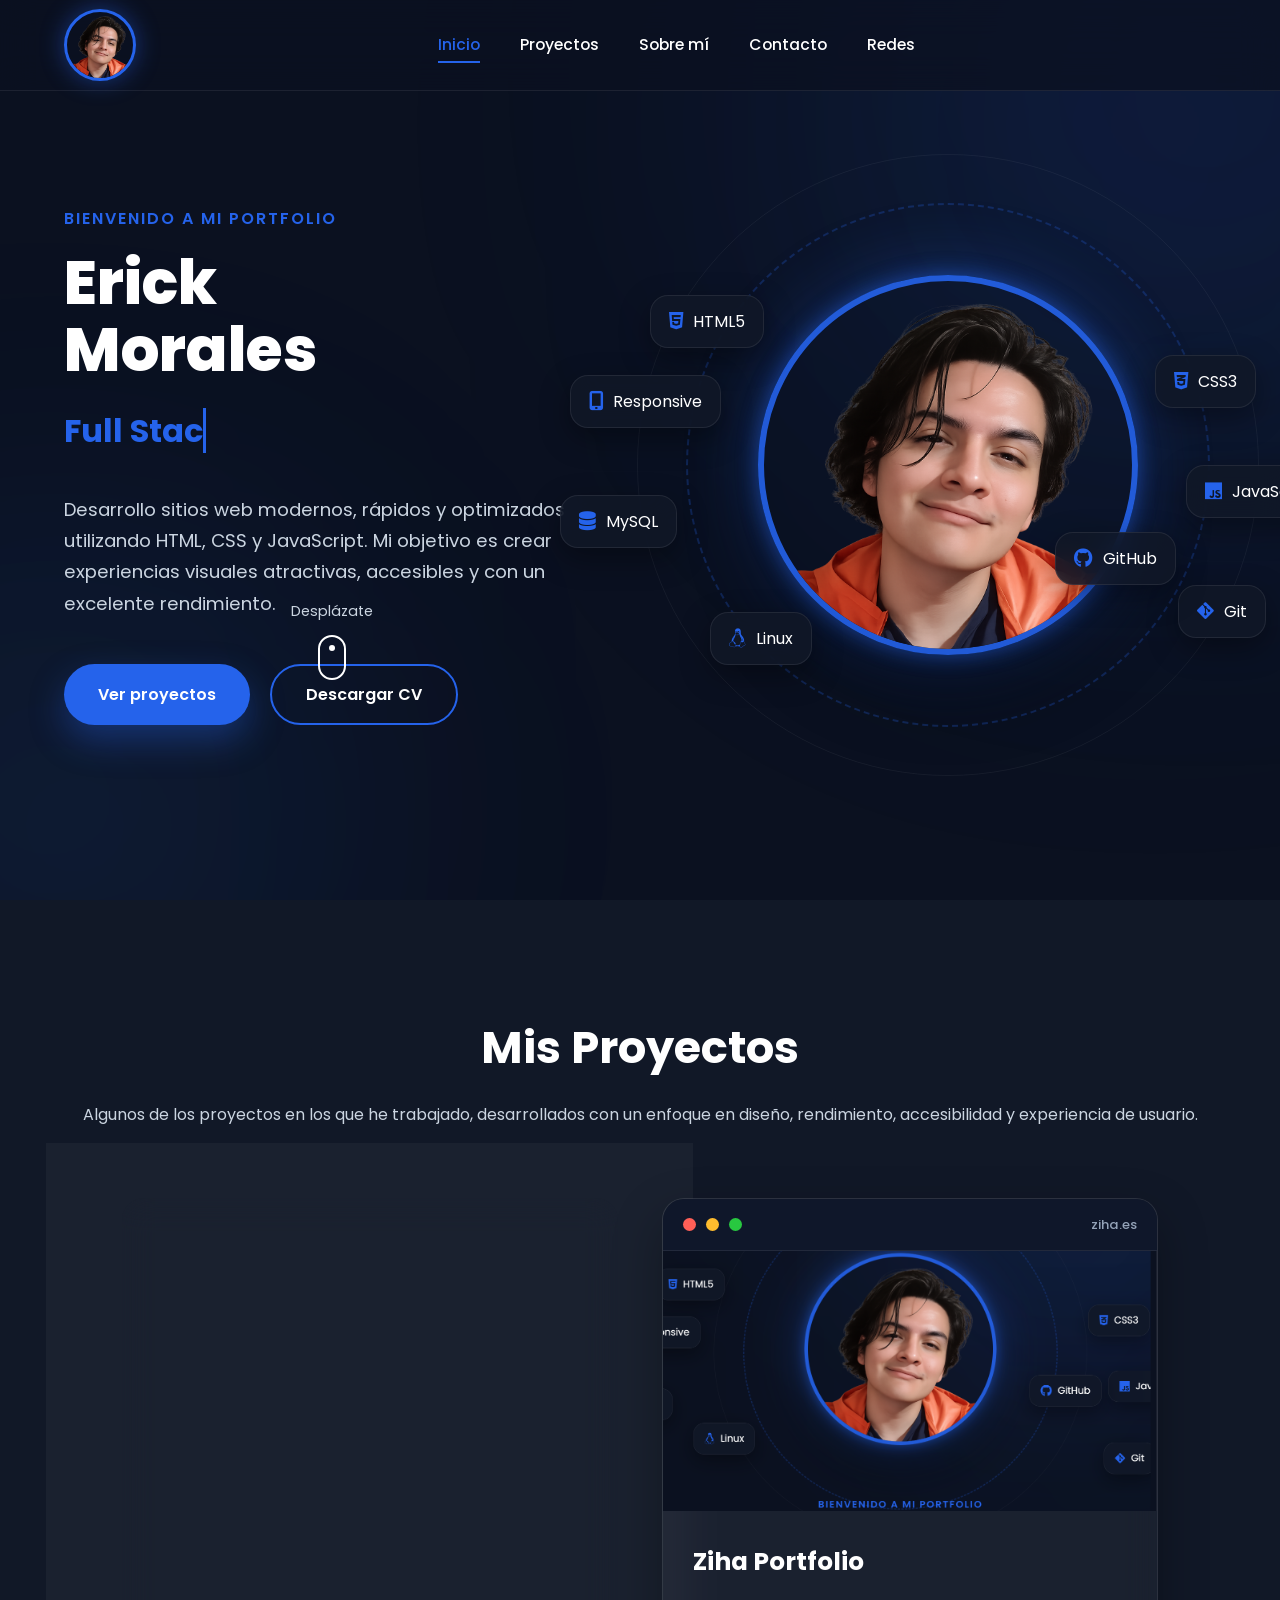
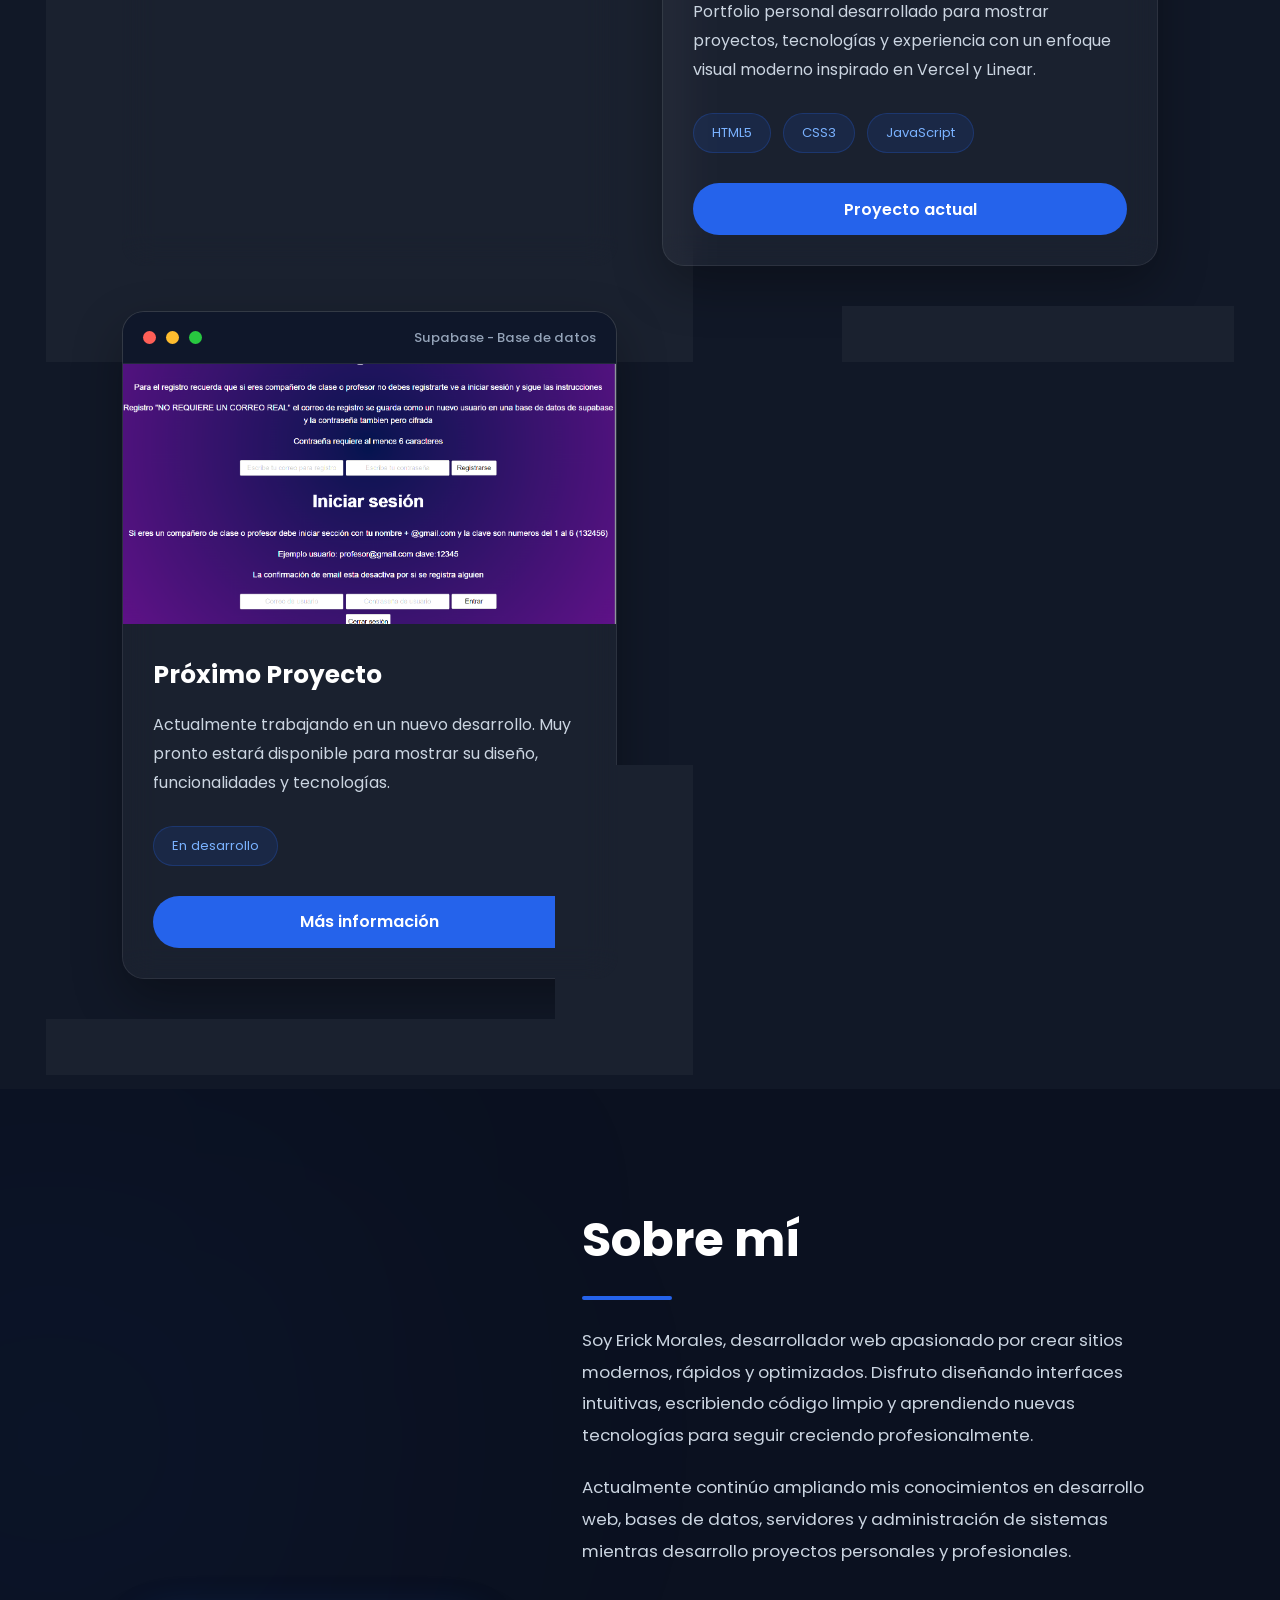
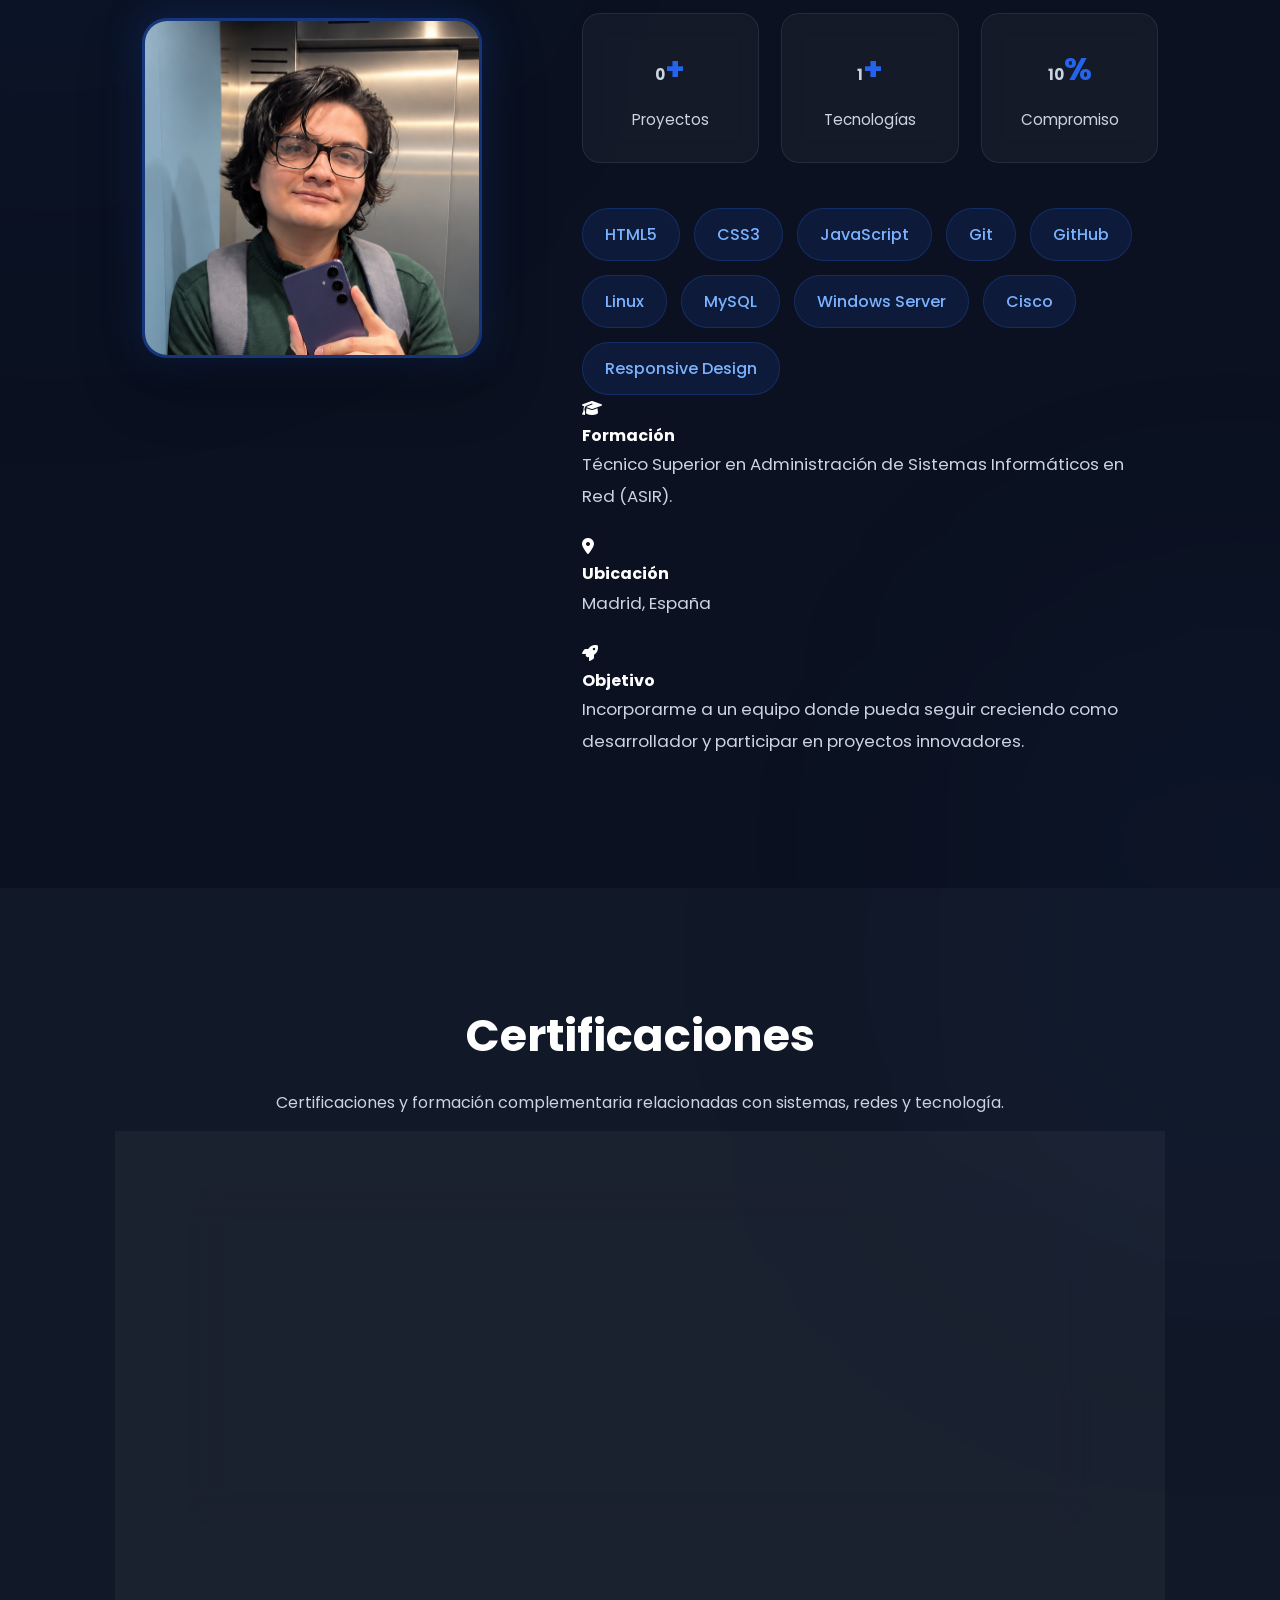
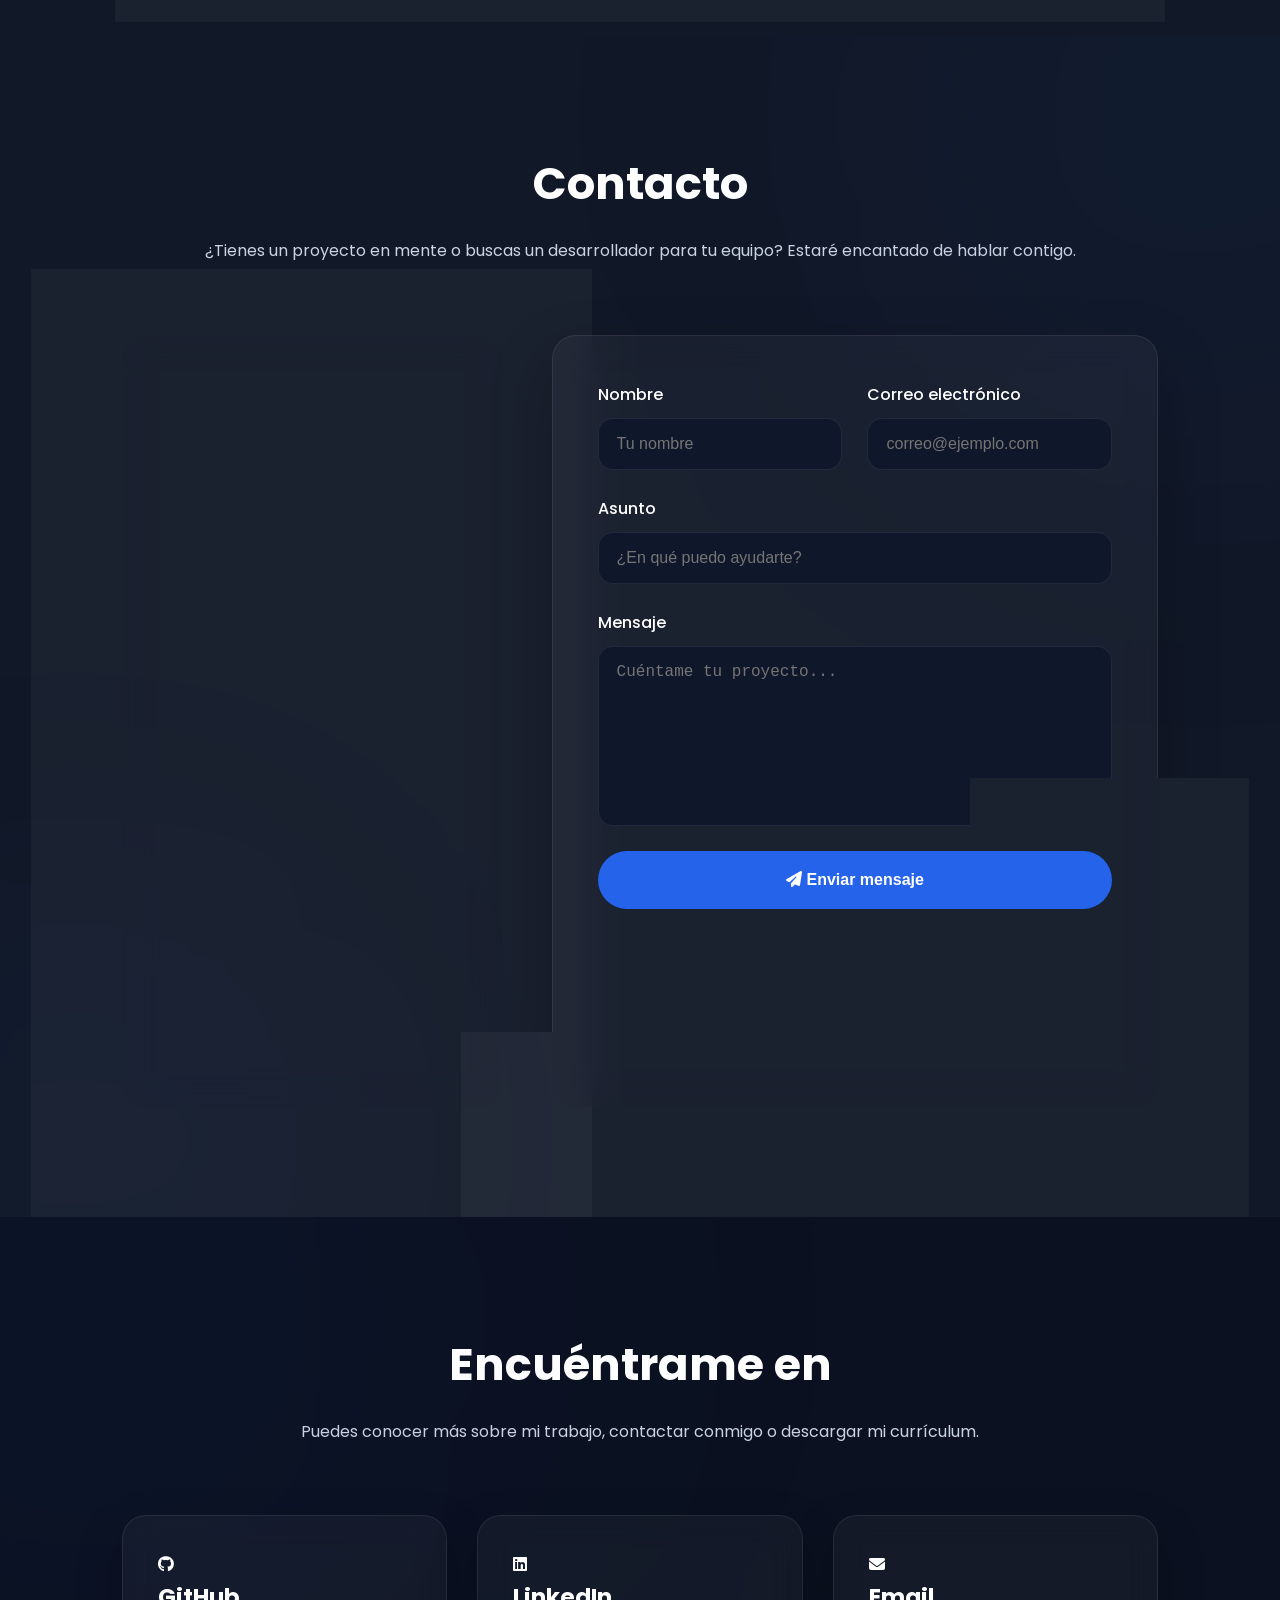
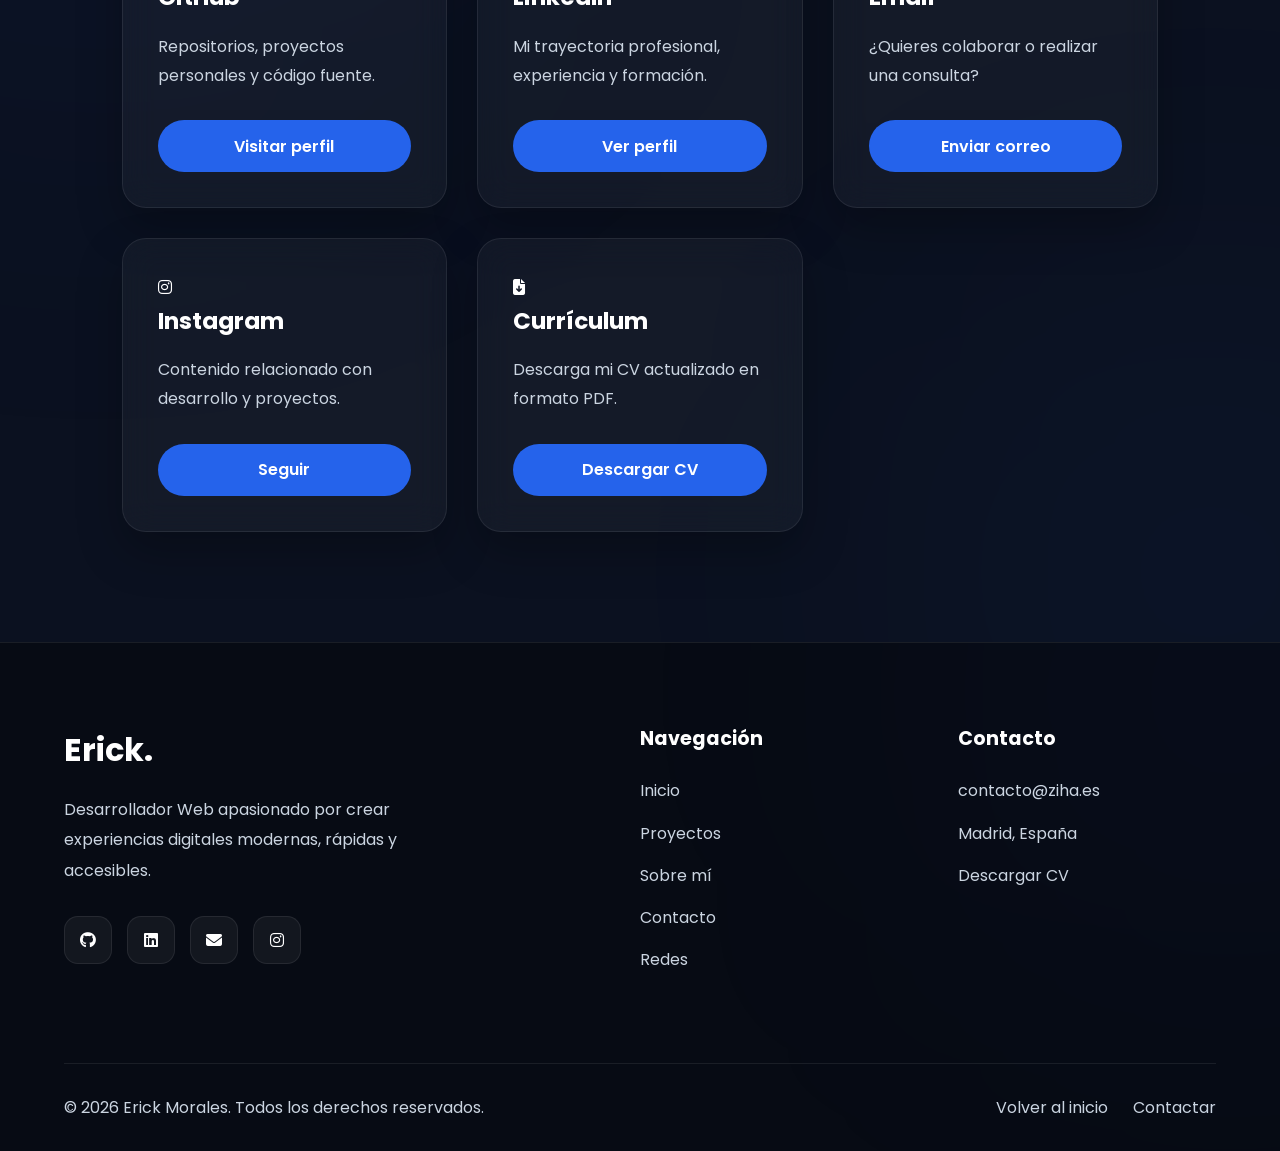
==== commit d52d8146: "Actualizacion portfolio, certificado y formulario de contacto" ====
--- a/index.html
+++ b/index.html
@@ -335,7 +335,7 @@
         <div class="projects-grid">
 
             <!--==================================================
-            PROYECTO 1
+            PROYECTO 1 Marina Robles
             ===================================================-->
 
             <article class="project-card">
@@ -361,7 +361,7 @@
                 <div class="project-image">
 
                     <img
-                        src="assets/img/proyectos/marina.webp"
+                        src="assets/imagenes/marina.png"
                         alt="Marina Robles Psicología"
                         loading="lazy">
 
@@ -432,7 +432,7 @@
                 <div class="project-image">
 
                     <img
-                        src="assets/img/proyectos/ziha.webp"
+                        src="assets/imagenes/ziha.png"
                         alt="Portfolio Ziha"
                         loading="lazy">
 
@@ -493,7 +493,7 @@
 
                     <div class="browser-url">
 
-                        Próximamente
+                        Supabase - Base de datos
 
                     </div>
 
@@ -502,7 +502,7 @@
                 <div class="project-image">
 
                     <img
-                        src="assets/img/proyectos/proximamente.webp"
+                        src="assets/imagenes/supabase.png"
                         alt="Nuevo proyecto"
                         loading="lazy">
 
@@ -565,7 +565,7 @@
 
                 <img
 
-                    src="assets/img/perfil.webp"
+                    src="assets/imagenes/erick2.png"
 
                     alt="Erick Morales"
 
@@ -794,6 +794,92 @@
 
 </section>
 <!--======================================================
+                    CERTIFICACIONES
+=======================================================-->
+
+<section id="certificaciones">
+
+    <div class="container">
+
+        <div class="section-title">
+
+            <h2>Certificaciones</h2>
+
+            <p>
+                Certificaciones y formación complementaria
+                relacionadas con sistemas, redes y tecnología.
+            </p>
+
+        </div>
+
+        <div class="certifications-grid">
+
+            <article class="certification-card">
+
+                <div class="certification-badge">
+
+                    <img
+                        src="assets/imagenes/certificado.jpg"
+                        alt="Certificado Cisco Computer Hardware Basics"
+                        loading="lazy"
+                    >
+
+                </div>
+
+                <div class="certification-content">
+
+                    <div class="certification-company">
+
+                        <i class="fa-solid fa-certificate"></i>
+
+                        <span>
+                            Cisco Networking Academy
+                        </span>
+
+                    </div>
+
+                    <h3>
+                        Computer Hardware Basics
+                    </h3>
+
+                    <p>
+                        Formación en montaje, mantenimiento
+                        y actualización de equipos informáticos,
+                        hardware y dispositivos.
+                    </p>
+
+                    <div class="certification-tech">
+
+                        <span>Cisco</span>
+                        <span>Hardware</span>
+                        <span>IT</span>
+
+                    </div>
+
+                    <a
+                        href="#"
+                        target="_blank"
+                        rel="noopener noreferrer"
+                        class="certification-btn"
+                    >
+
+                        <i class="fa-solid fa-arrow-up-right-from-square"></i>
+
+                        Ver credencial
+
+                    </a>
+
+                </div>
+
+            </article>
+
+        </div>
+
+    </div>
+
+</section>
+
+<!--======================================================
                     CONTACTO
 =======================================================-->
 
@@ -1512,7 +1598,7 @@
 </script>
 
 <!-- JavaScript principal -->
-<script src="js/script.js"></script>
+<script src="assets/js/script.js"></script>
 
 </body>
 </html>
--- a/index.css
+++ b/index.css
@@ -3191,4 +3191,354 @@
     top:100px;
     left:-110px;
 
+}
+/*======================================================
+                    CERTIFICACIONES
+======================================================*/
+
+#certificaciones{
+
+    background:#111827;
+
+    position:relative;
+
+    overflow:hidden;
+
+    scroll-margin-top:90px;
+
+}
+
+
+/*======================================================
+FONDO DECORATIVO
+======================================================*/
+
+#certificaciones::before{
+
+    content:"";
+
+    position:absolute;
+
+    width:500px;
+
+    height:500px;
+
+    border-radius:50%;
+
+    background:rgba(37,99,235,.06);
+
+    filter:blur(160px);
+
+    right:-200px;
+
+    top:-180px;
+
+}
+
+
+/*======================================================
+GRID
+======================================================*/
+
+.certifications-grid{
+
+    width:min(900px,90%);
+
+    margin:auto;
+
+    position:relative;
+
+    z-index:2;
+
+}
+
+
+/*======================================================
+TARJETA
+======================================================*/
+
+.certification-card{
+
+    display:grid;
+
+    grid-template-columns:360px 1fr;
+
+    align-items:center;
+
+    gap:40px;
+
+    padding:30px;
+
+    background:rgba(255,255,255,.04);
+
+    border:1px solid rgba(255,255,255,.08);
+
+    border-radius:24px;
+
+    backdrop-filter:blur(16px);
+
+    box-shadow:
+        0 20px 50px rgba(0,0,0,.30);
+
+    transition:.45s;
+
+}
+
+
+.certification-card:hover{
+
+    transform:translateY(-8px);
+
+    border-color:rgba(37,99,235,.45);
+
+    box-shadow:
+        0 30px 70px rgba(0,0,0,.40);
+
+}
+
+
+/*======================================================
+CERTIFICADO
+======================================================*/
+
+.certification-badge{
+
+    display:flex;
+
+    justify-content:center;
+
+    align-items:center;
+
+}
+
+
+.certification-badge img{
+
+    width:100%;
+
+    height:auto;
+
+    object-fit:contain;
+
+    border-radius:10px;
+
+    box-shadow:
+        0 15px 35px rgba(0,0,0,.30);
+
+    transition:.45s;
+
+}
+
+
+.certification-card:hover
+.certification-badge img{
+
+    transform:scale(1.025);
+
+}
+
+
+/*======================================================
+EMPRESA
+======================================================*/
+
+.certification-company{
+
+    display:flex;
+
+    align-items:center;
+
+    gap:10px;
+
+    color:#7AB2FF;
+
+    font-size:.9rem;
+
+    font-weight:600;
+
+    margin-bottom:10px;
+
+}
+
+
+.certification-company i{
+
+    color:var(--primary);
+
+}
+
+
+/*======================================================
+TÍTULO
+======================================================*/
+
+.certification-content h3{
+
+    font-size:1.55rem;
+
+    margin-bottom:12px;
+
+}
+
+
+/*======================================================
+DESCRIPCIÓN
+======================================================*/
+
+.certification-content p{
+
+    color:var(--text-secondary);
+
+    line-height:1.7;
+
+    margin-bottom:20px;
+
+    font-size:.95rem;
+
+}
+
+
+/*======================================================
+ETIQUETAS
+======================================================*/
+
+.certification-tech{
+
+    display:flex;
+
+    flex-wrap:wrap;
+
+    gap:10px;
+
+    margin-bottom:22px;
+
+}
+
+
+.certification-tech span{
+
+    padding:6px 14px;
+
+    border-radius:30px;
+
+    background:rgba(37,99,235,.12);
+
+    border:1px solid rgba(37,99,235,.25);
+
+    color:#7AB2FF;
+
+    font-size:.78rem;
+
+}
+
+
+/*======================================================
+BOTÓN
+======================================================*/
+
+.certification-btn{
+
+    display:inline-flex;
+
+    align-items:center;
+
+    justify-content:center;
+
+    gap:9px;
+
+    padding:11px 22px;
+
+    border-radius:40px;
+
+    background:var(--primary);
+
+    color:white;
+
+    font-size:.9rem;
+
+    font-weight:600;
+
+    transition:.35s;
+
+}
+
+
+.certification-btn:hover{
+
+    background:var(--primary-hover);
+
+    transform:translateY(-3px);
+
+}
+
+
+/*======================================================
+RESPONSIVE
+======================================================*/
+
+@media(max-width:768px){
+
+    .certification-card{
+
+        grid-template-columns:1fr;
+
+        text-align:center;
+
+        gap:28px;
+
+        padding:25px;
+
+    }
+
+
+    .certification-company{
+
+        justify-content:center;
+
+    }
+
+
+    .certification-tech{
+
+        justify-content:center;
+
+    }
+
+
+    .certification-badge{
+
+        max-width:420px;
+
+        margin:auto;
+
+    }
+
+}
+#proyectos,
+#sobre-mi,
+#certificaciones,
+#contacto,
+#redes{
+    scroll-margin-top:90px;
+}
+.form-status{
+    margin-top:18px;
+    text-align:center;
+    font-size:.95rem;
+    font-weight:500;
+    min-height:24px;
+}
+
+.form-status.success{
+    color:#22c55e;
+}
+
+.form-status.error{
+    color:#ef4444;
+}
+
+.contact-form button:disabled{
+    opacity:.7;
+    cursor:not-allowed;
+    transform:none;
 }
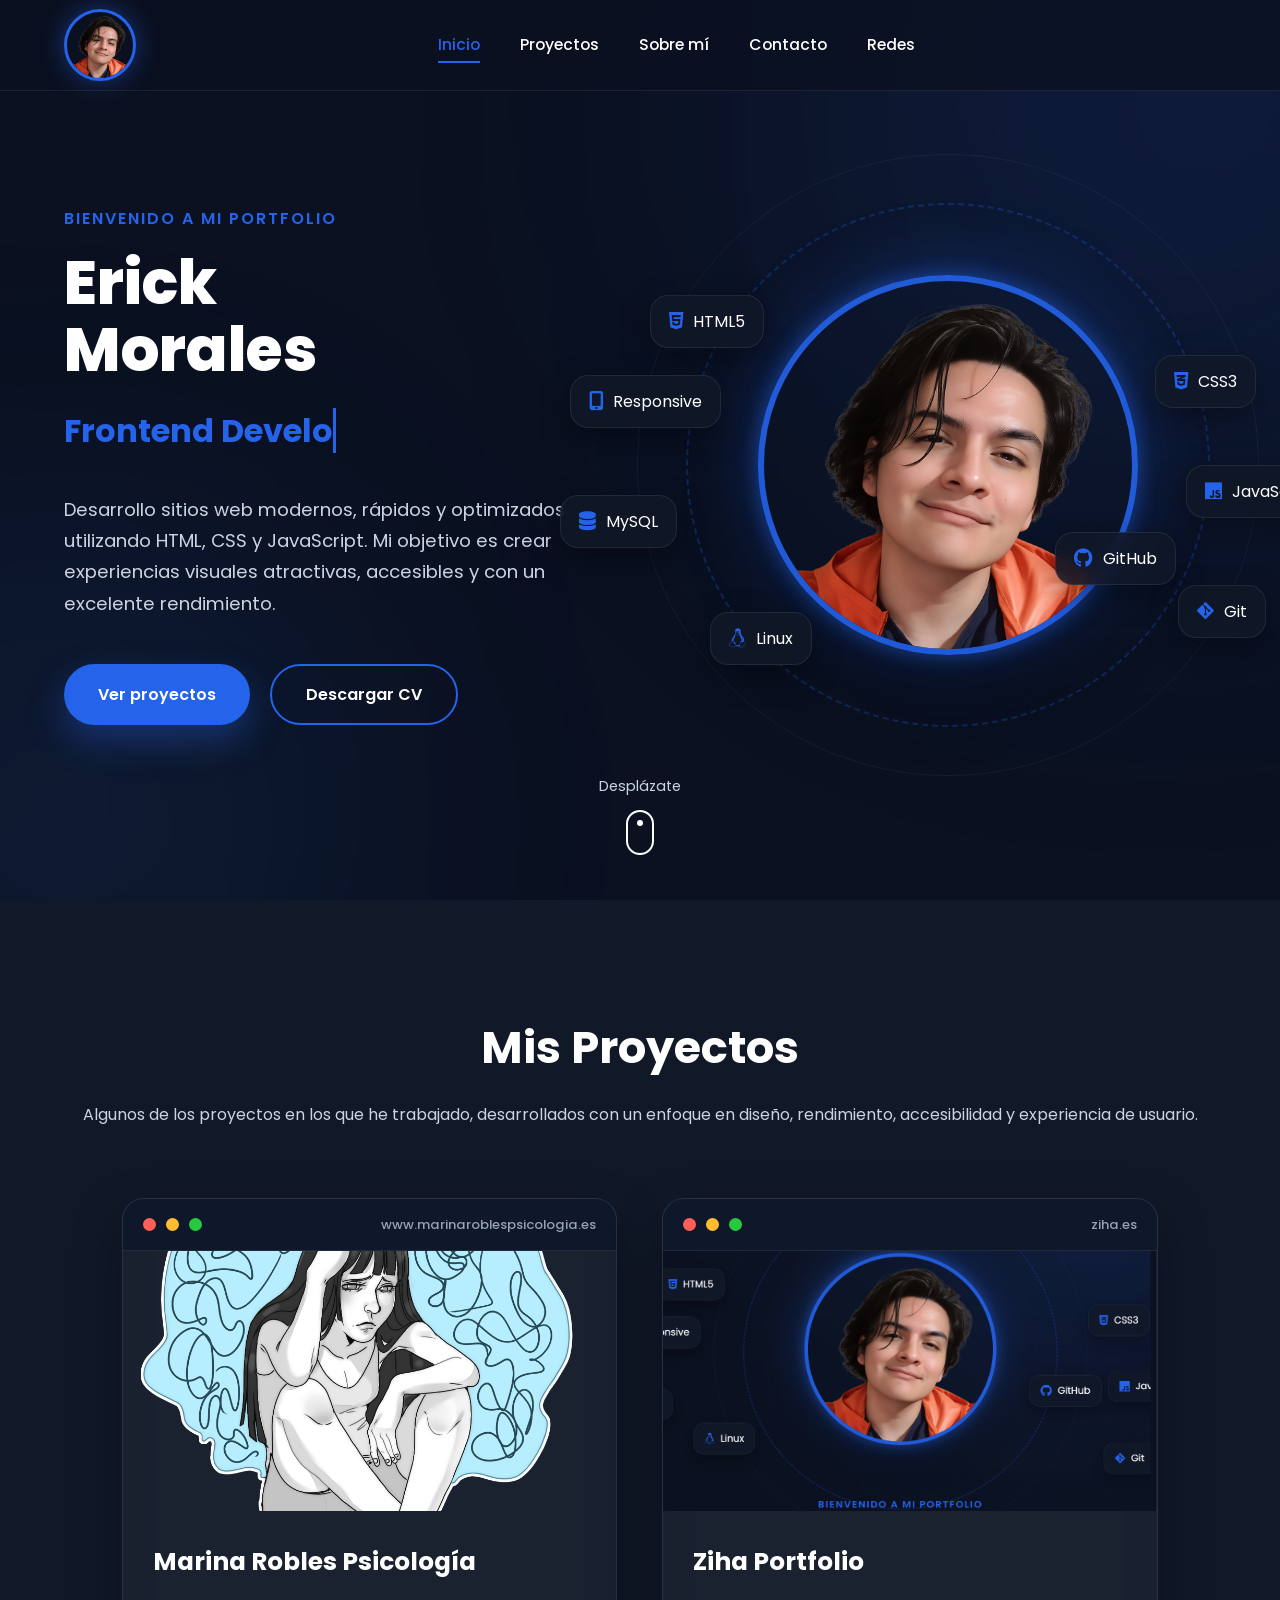
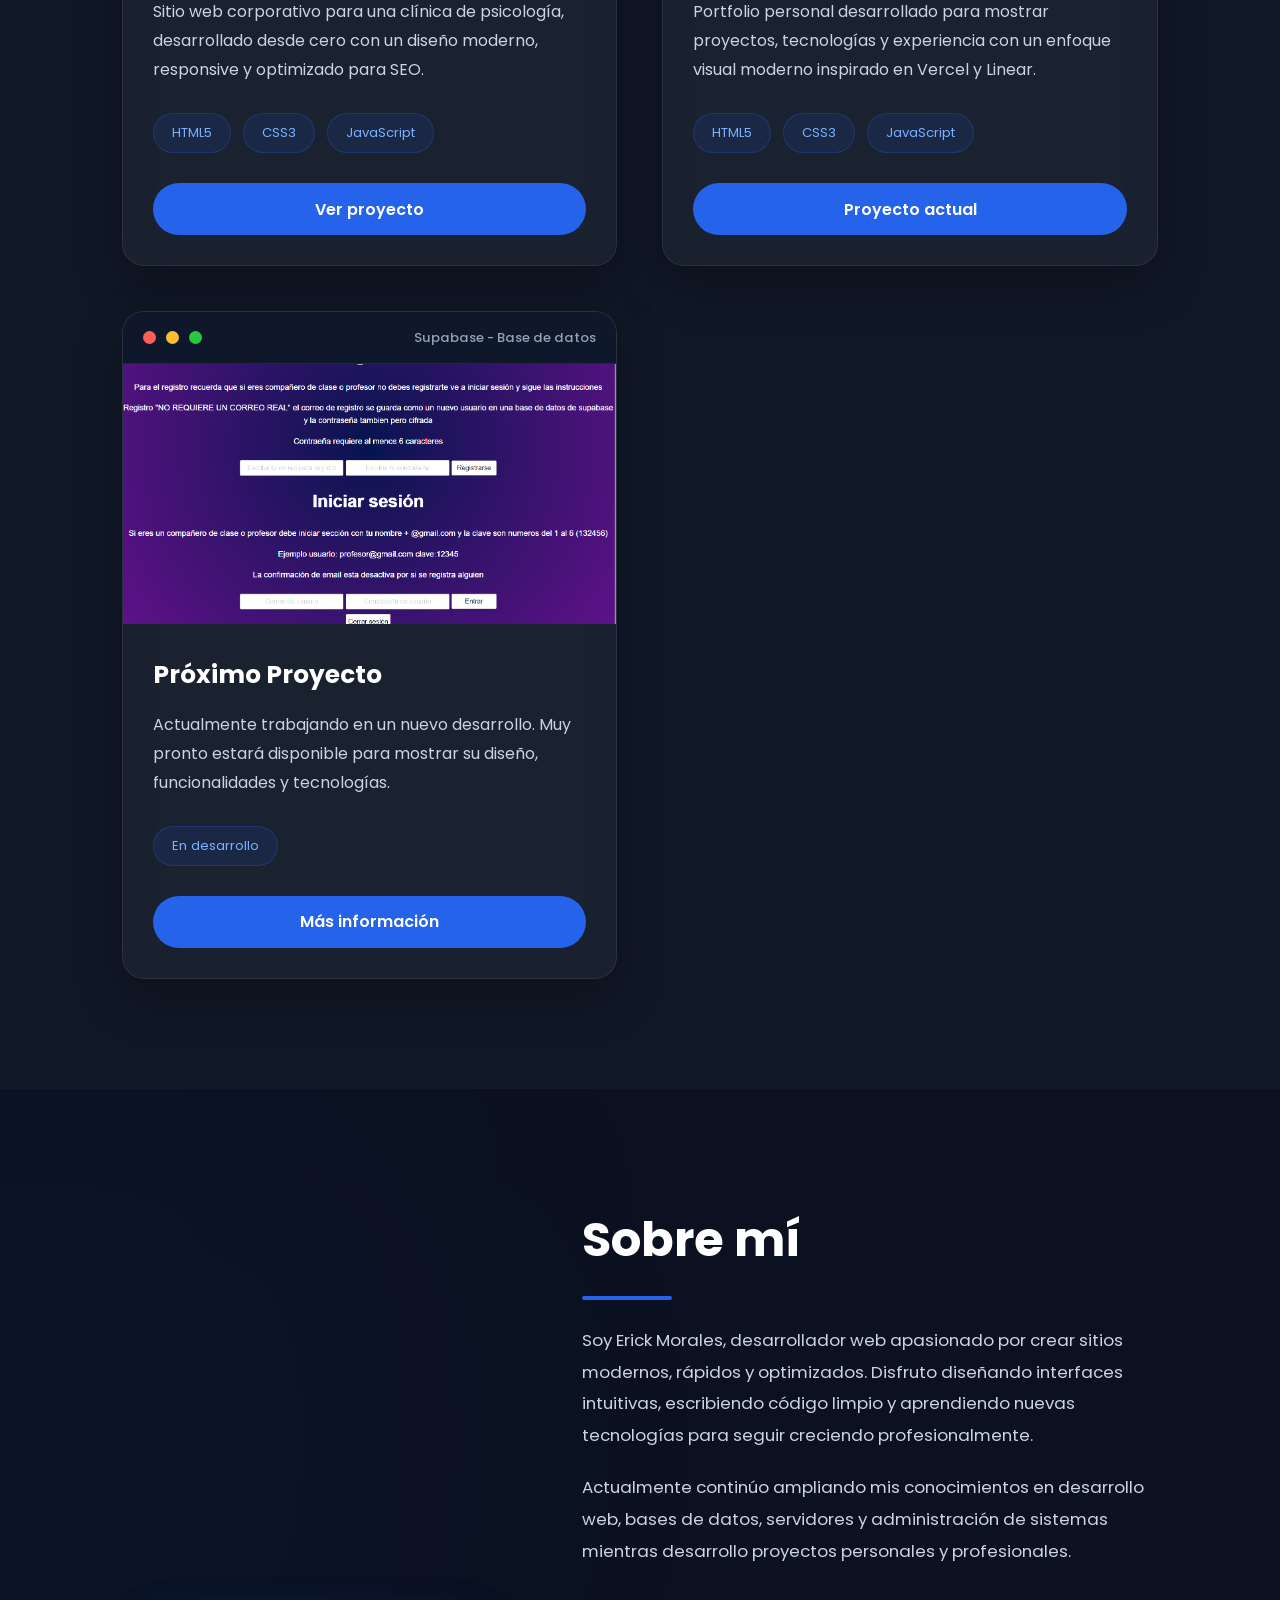
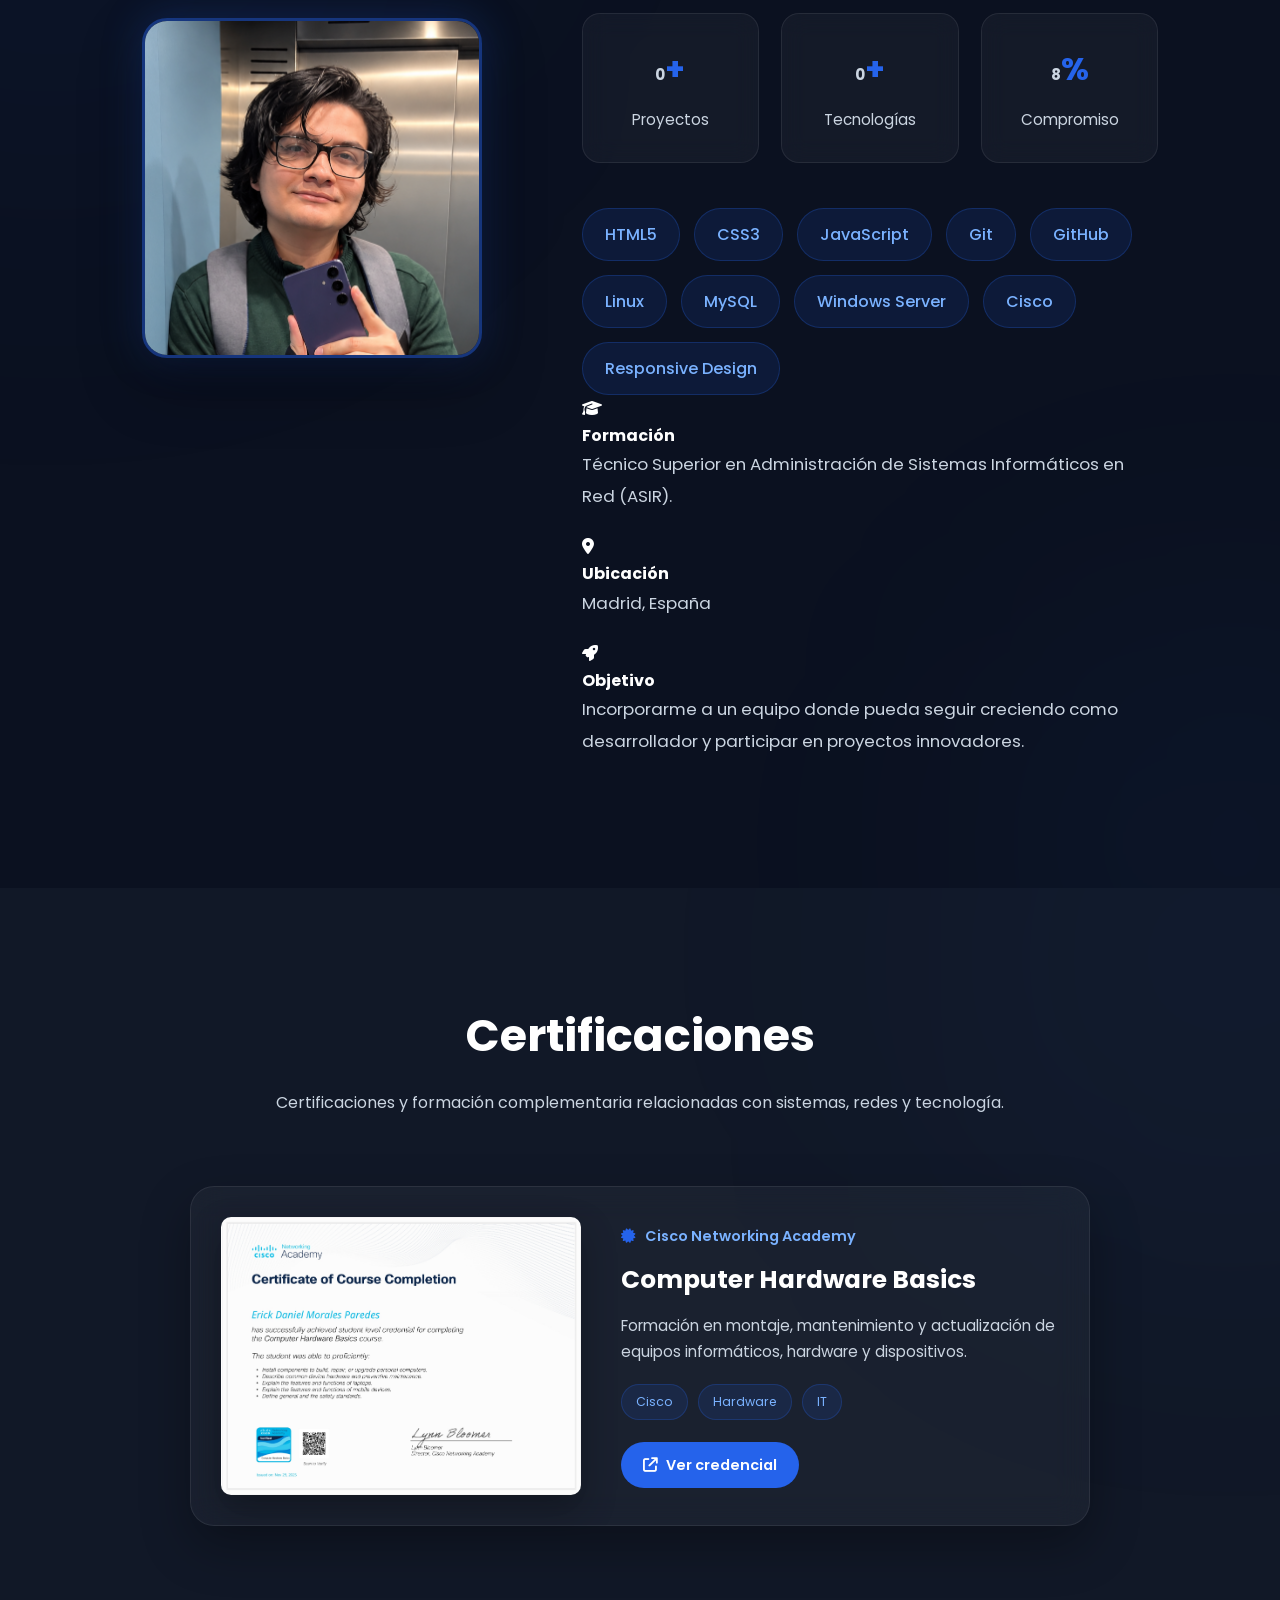
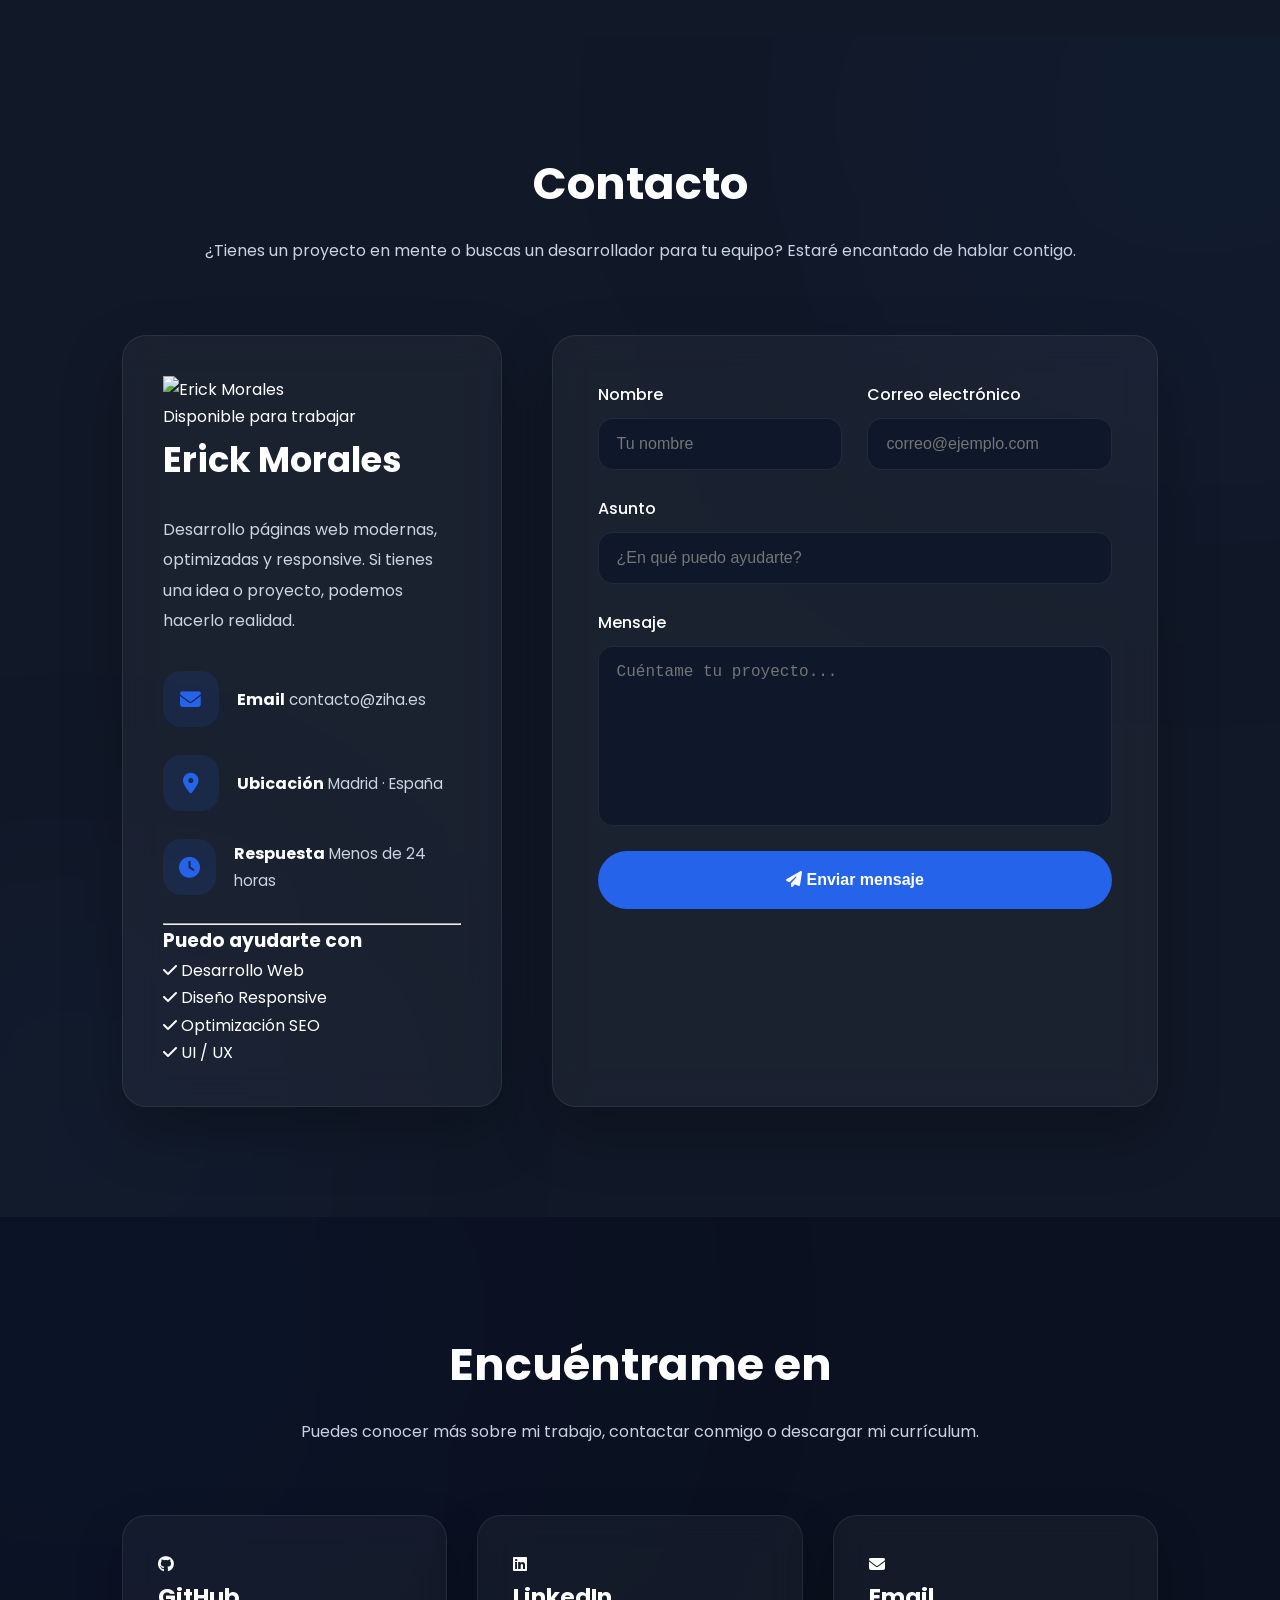
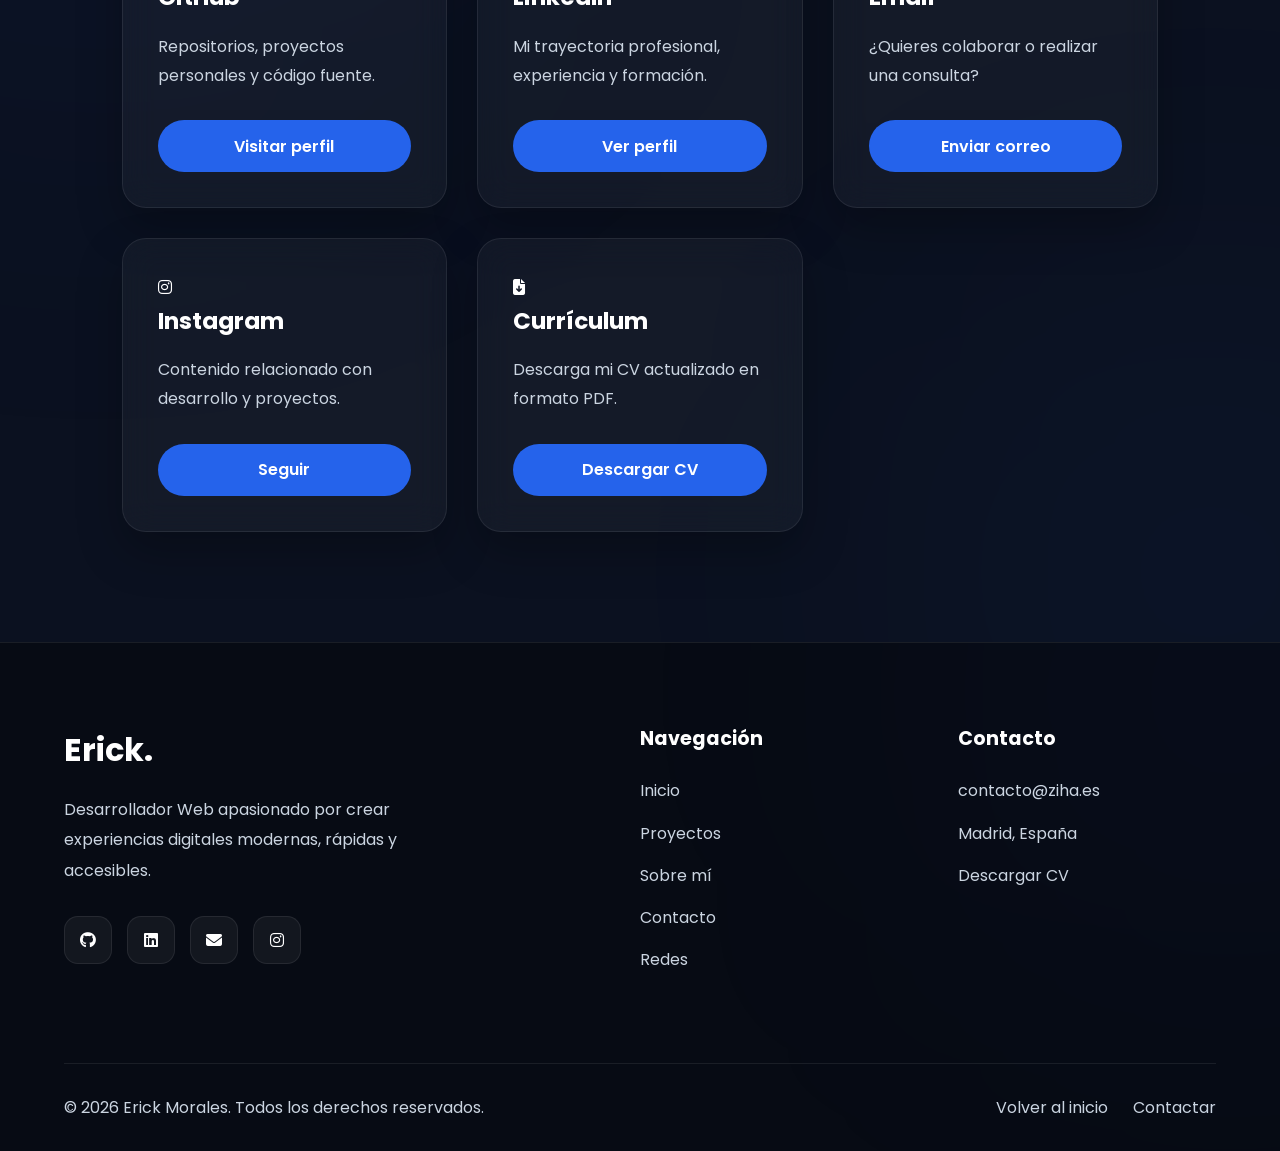
==== commit c6be11e0: "Actualizacion 6" ====
--- a/index.html
+++ b/index.html
@@ -160,28 +160,22 @@
             </span>
 
             <h1>
-
                 Erick
                 <br>
                 Morales
-
             </h1>
 
             <h2>
-
                 <span class="typing"></span>
-
             </h2>
 
             <p>
-
                 Desarrollo sitios web modernos,
                 rápidos y optimizados utilizando
                 HTML, CSS y JavaScript.
                 Mi objetivo es crear experiencias
                 visuales atractivas, accesibles
                 y con un excelente rendimiento.
-
             </p>
 
             <div class="hero-buttons">
@@ -189,33 +183,15 @@
                 <a
                     href="#proyectos"
                     class="btn">
-
                     Ver proyectos
-
                 </a>
 
                 <a
                     href="assets/cv/Erick_Morales_CV.pdf"
                     class="btn-outline"
                     download>
-
                     Descargar CV
-
                 </a>
-
-            </div>
-
-            <!-- Indicador Scroll -->
-
-            <div class="scroll-down">
-
-                <span>
-
-                    Desplázate
-
-                </span>
-
-                <div class="scroll-mouse"></div>
 
             </div>
 
@@ -228,13 +204,9 @@
         <div class="hero-right">
 
             <img
-
                 src="assets/imagenes/perfil.png"
-
                 alt="Erick Morales"
-
                 loading="eager"
-
             >
 
             <!--==============================
@@ -242,70 +214,60 @@
             ==============================-->
 
             <div class="floating-card html">
-
                 <i class="fa-brands fa-html5"></i>
-
                 <span>HTML5</span>
-
             </div>
 
             <div class="floating-card css">
-
                 <i class="fa-brands fa-css3-alt"></i>
-
                 <span>CSS3</span>
-
             </div>
 
             <div class="floating-card js">
-
                 <i class="fa-brands fa-js"></i>
-
                 <span>JavaScript</span>
-
             </div>
 
             <div class="floating-card git">
-
                 <i class="fa-brands fa-git-alt"></i>
-
                 <span>Git</span>
-
             </div>
 
             <div class="floating-card github">
-
                 <i class="fa-brands fa-github"></i>
-
                 <span>GitHub</span>
-
             </div>
 
             <div class="floating-card linux">
-
                 <i class="fa-brands fa-linux"></i>
-
                 <span>Linux</span>
-
             </div>
 
             <div class="floating-card mysql">
-
                 <i class="fa-solid fa-database"></i>
-
                 <span>MySQL</span>
-
             </div>
 
             <div class="floating-card responsive">
-
                 <i class="fa-solid fa-mobile-screen-button"></i>
-
                 <span>Responsive</span>
-
             </div>
 
         </div>
+
+    </div>
+
+    <!--=====================================
+    INDICADOR DE SCROLL
+    ======================================-->
+
+    <div class="scroll-down">
+
+        <span>
+            Desplázate
+        </span>
+
+        <div class="scroll-mouse"></div>
 
     </div>
 
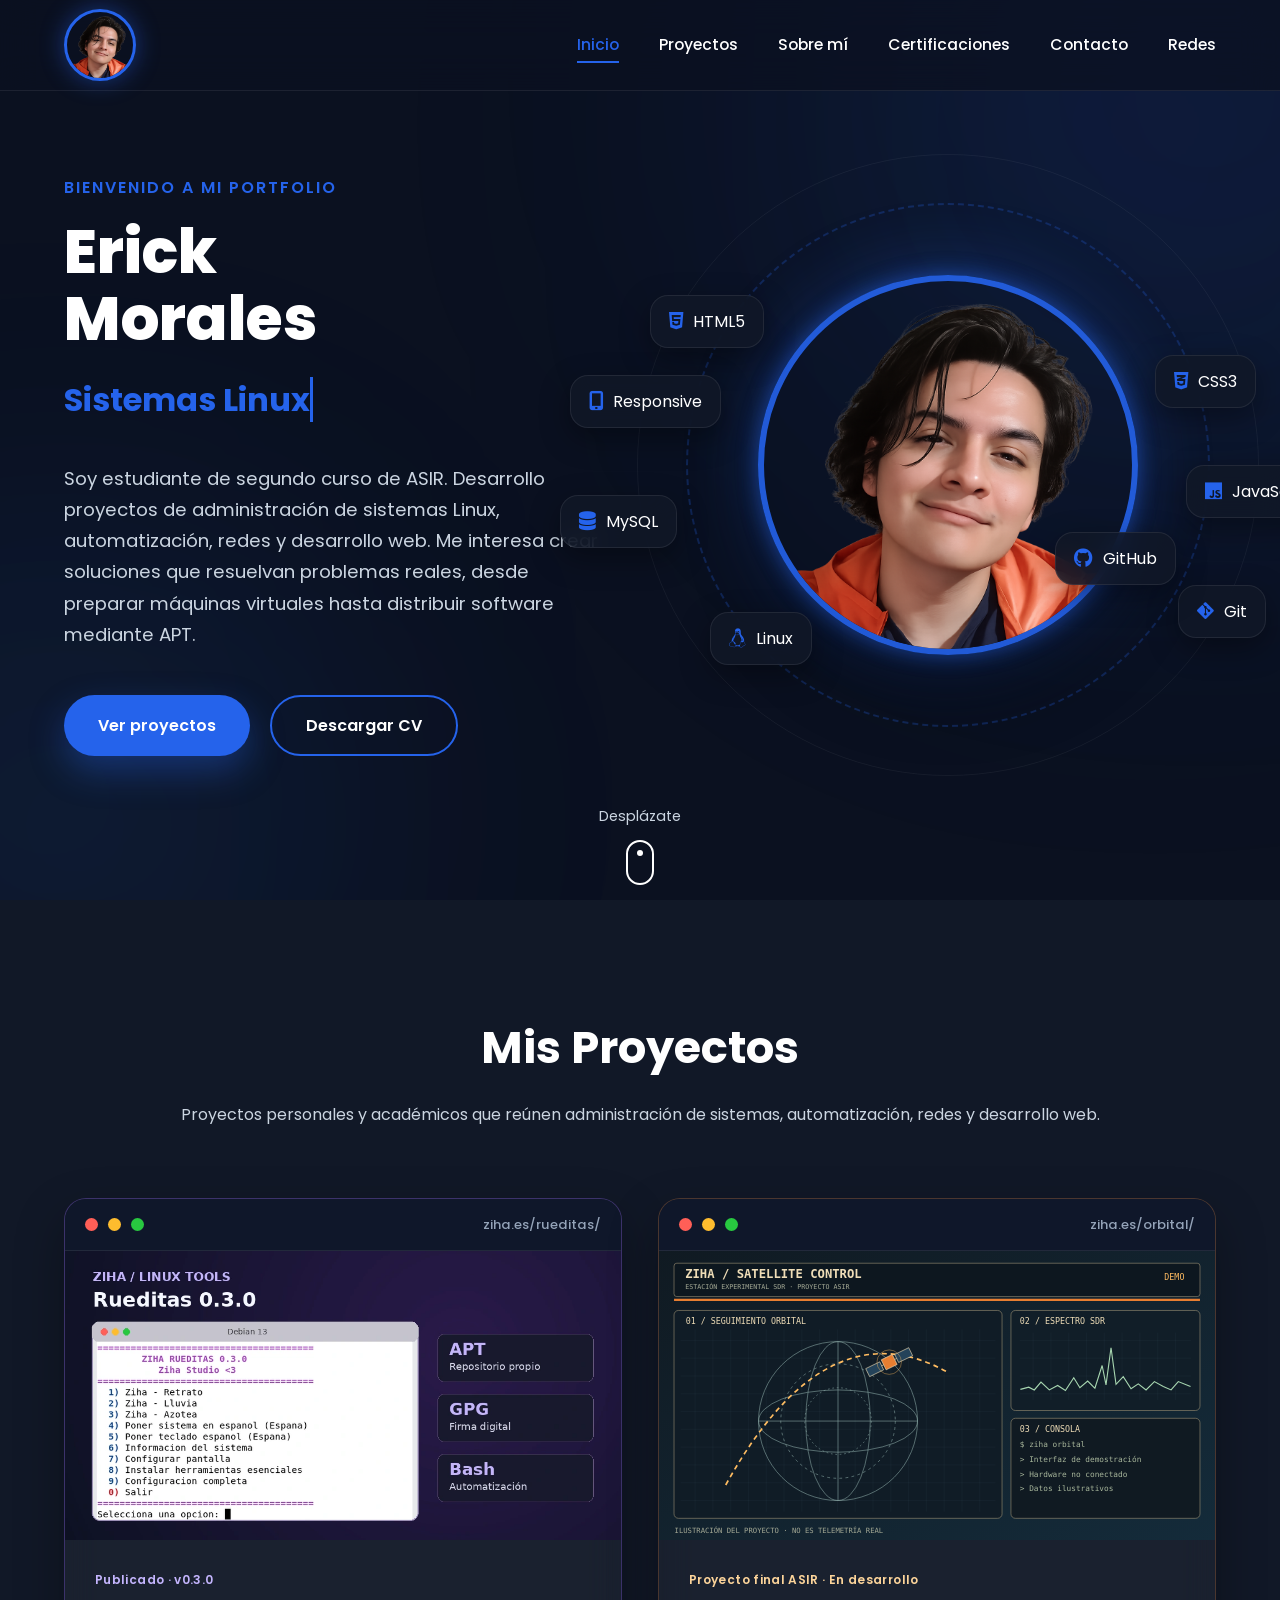
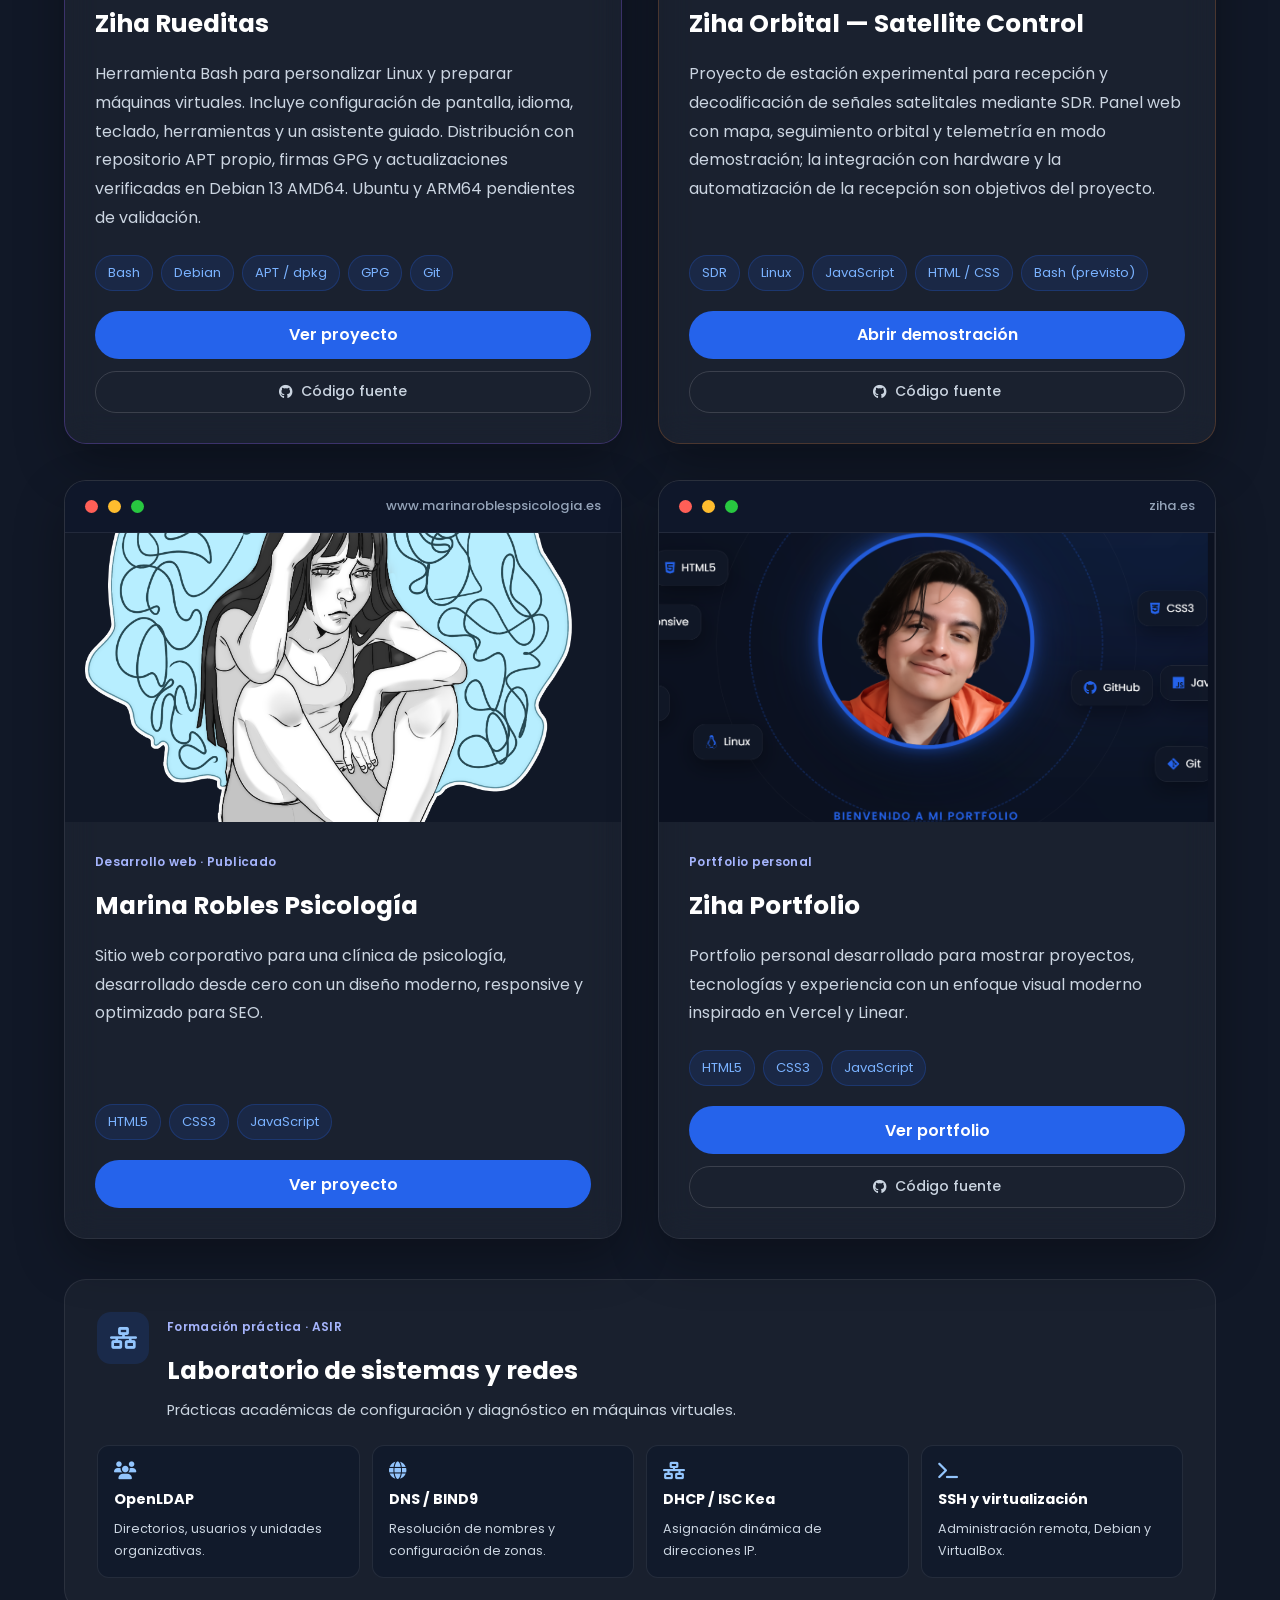
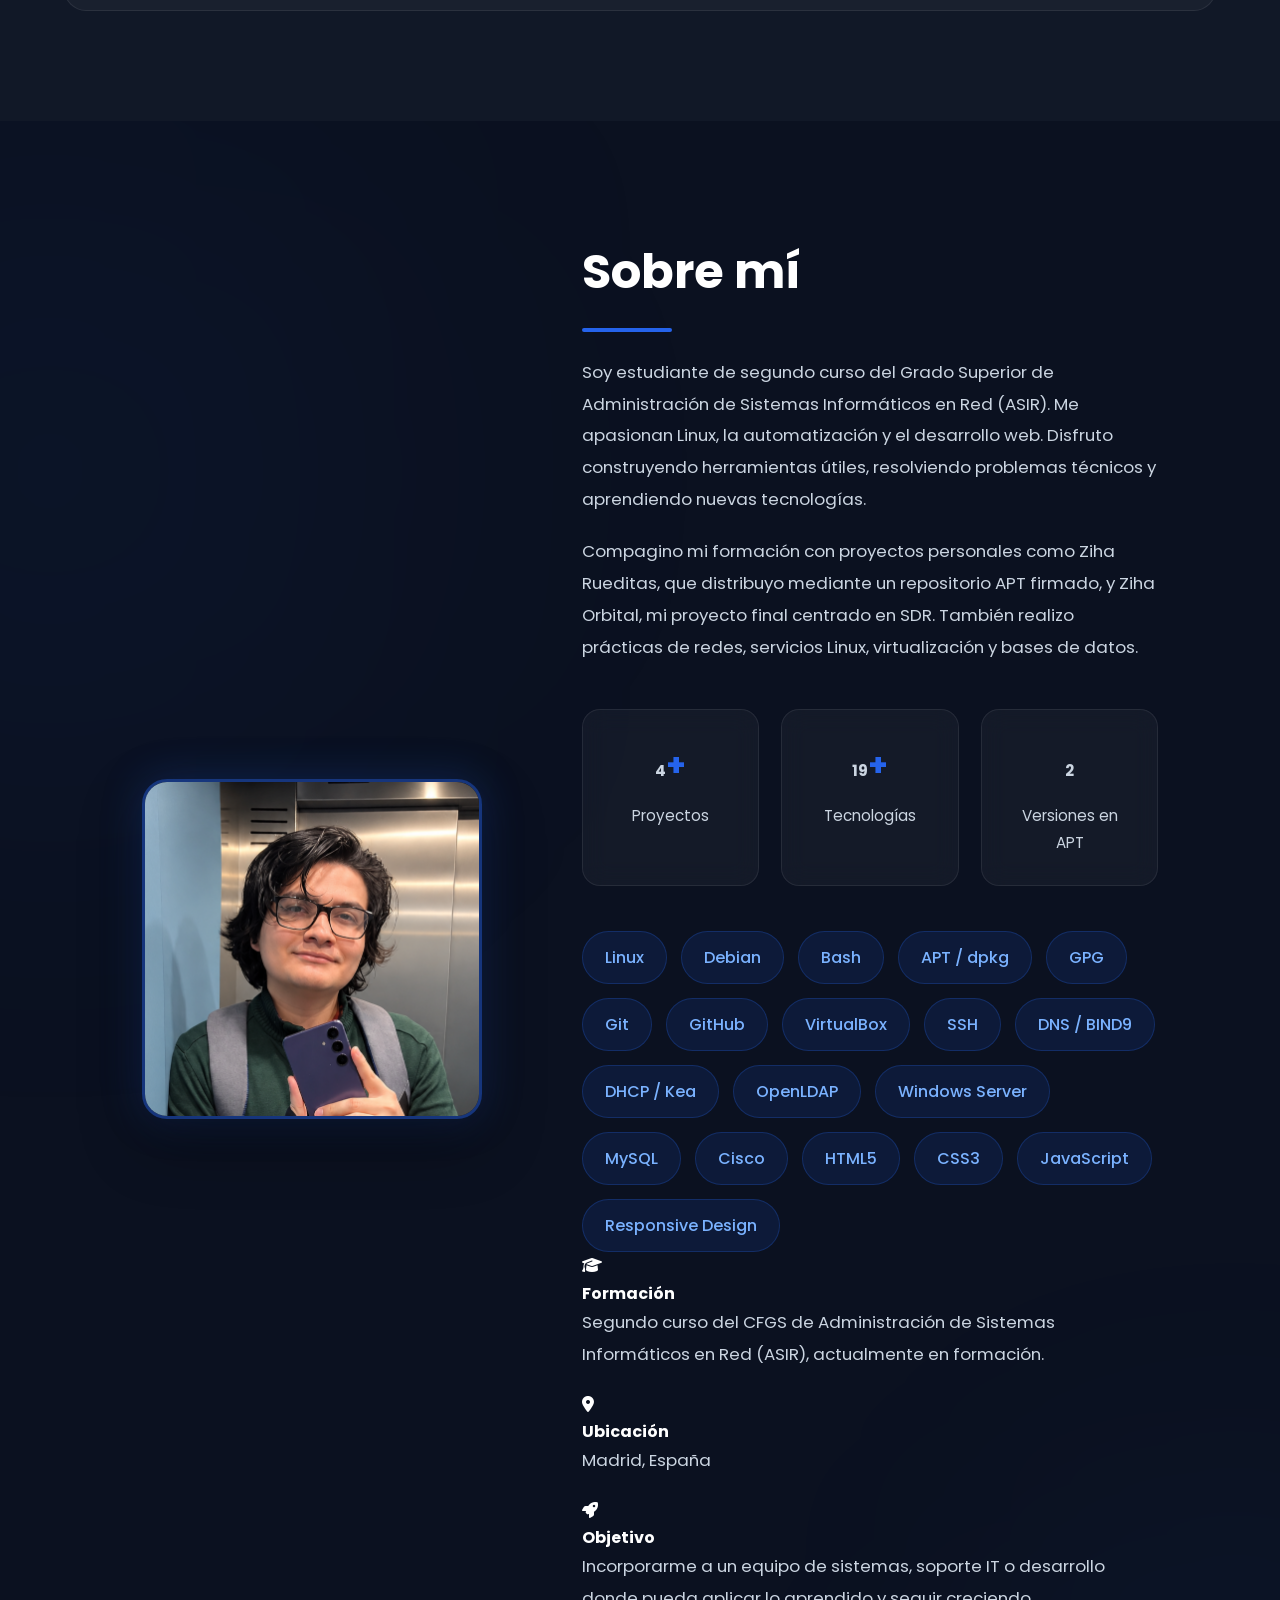
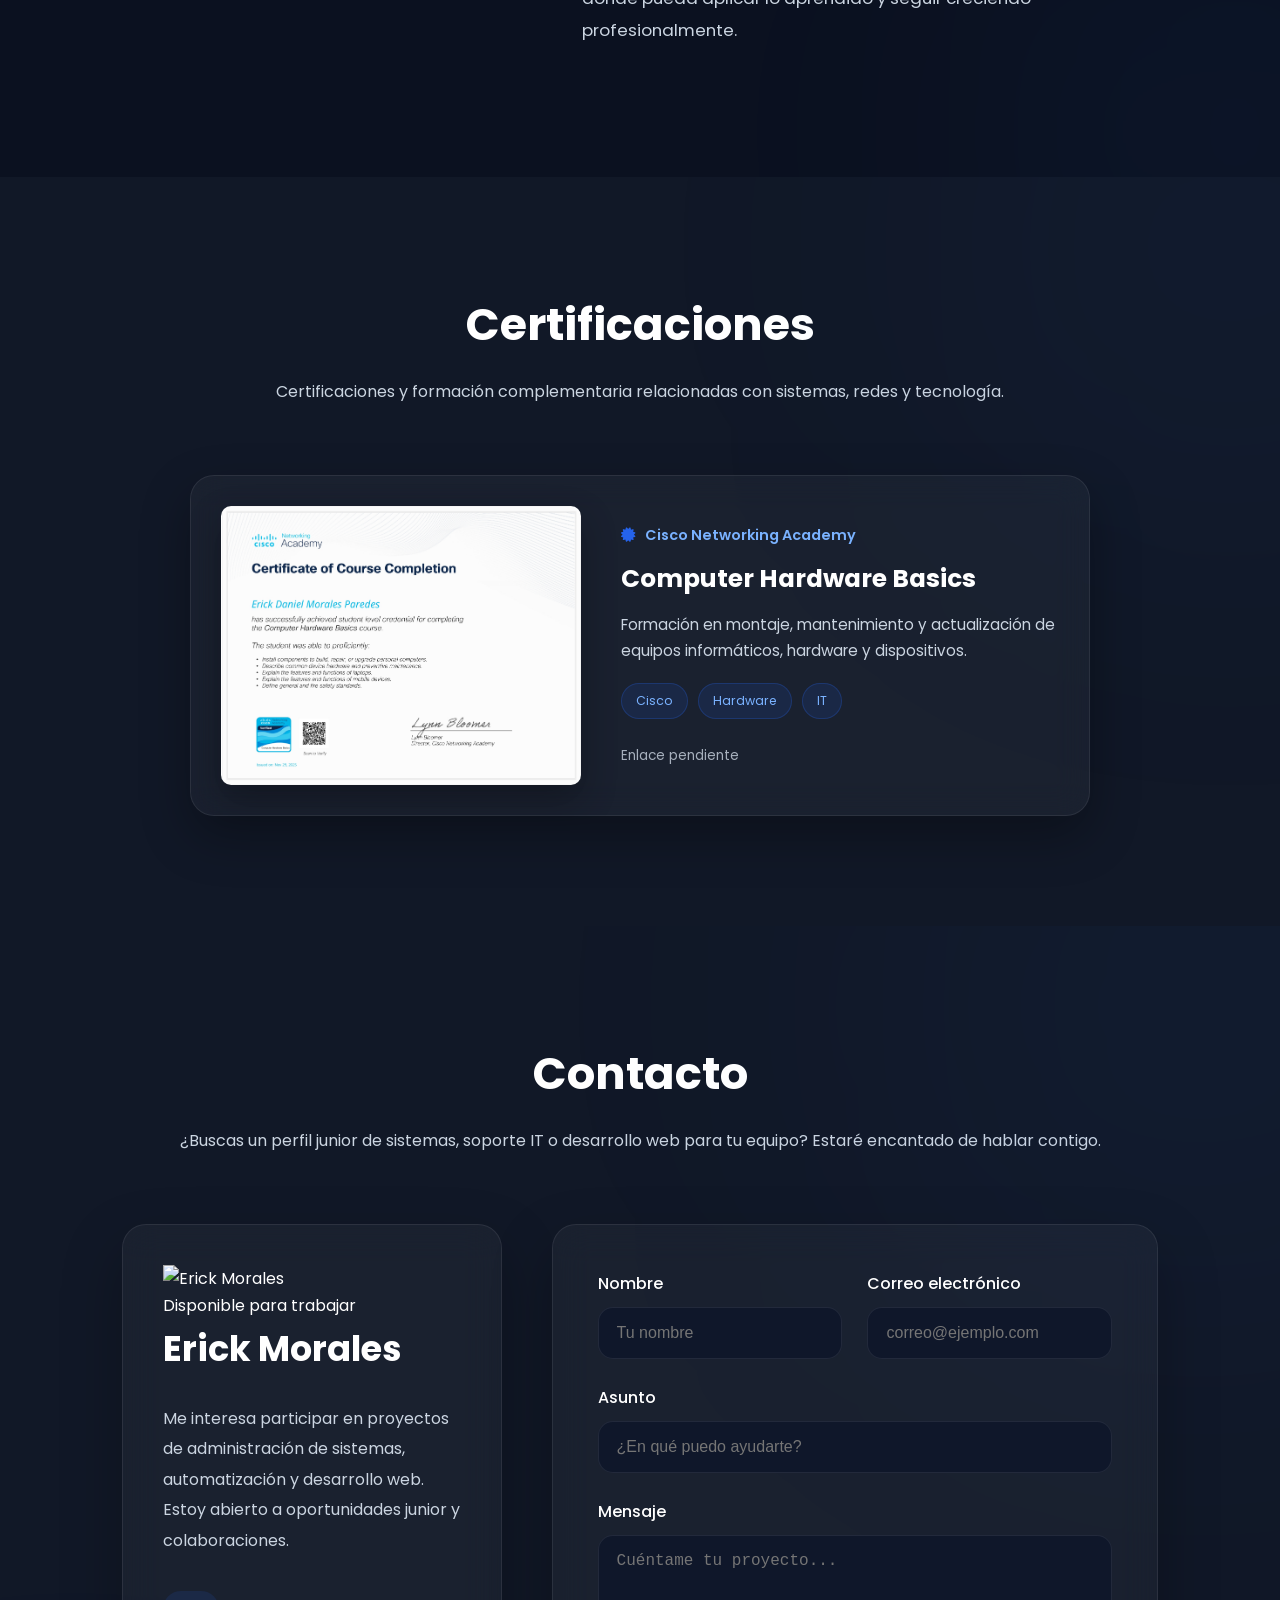
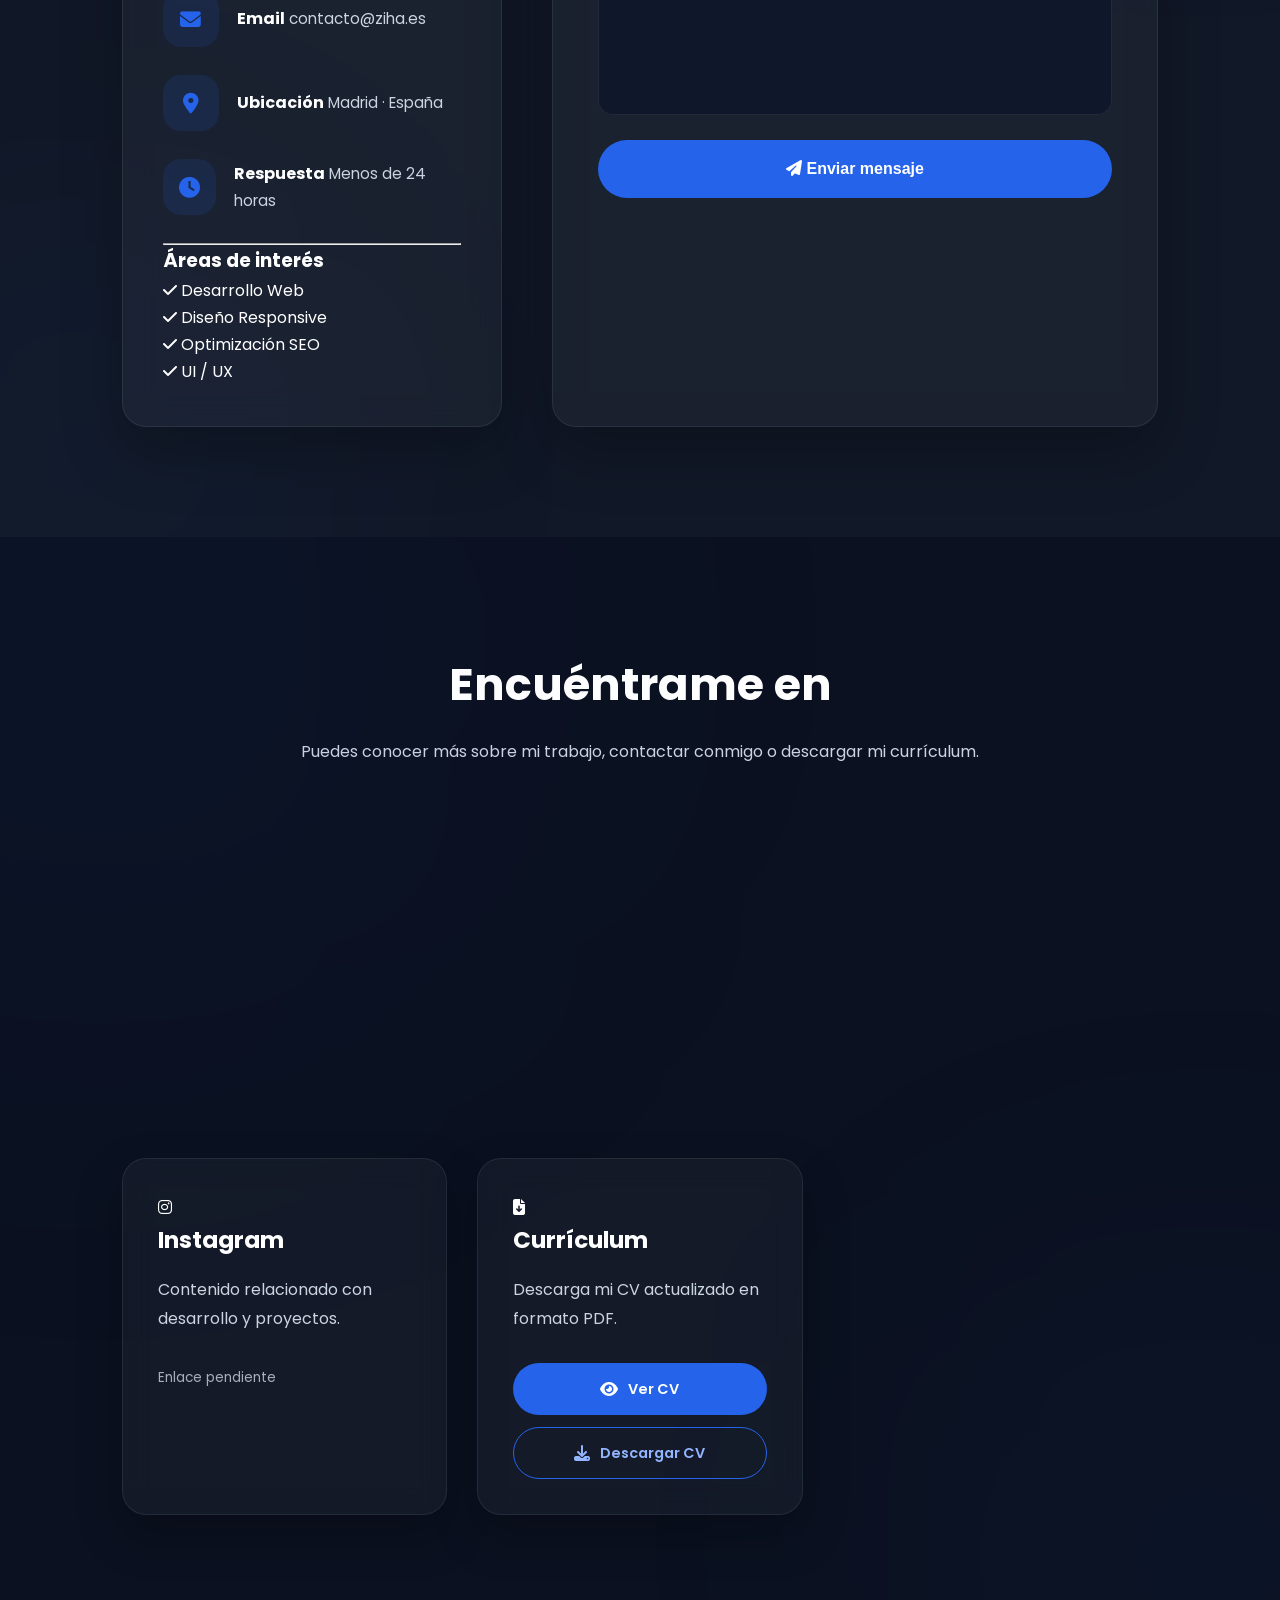
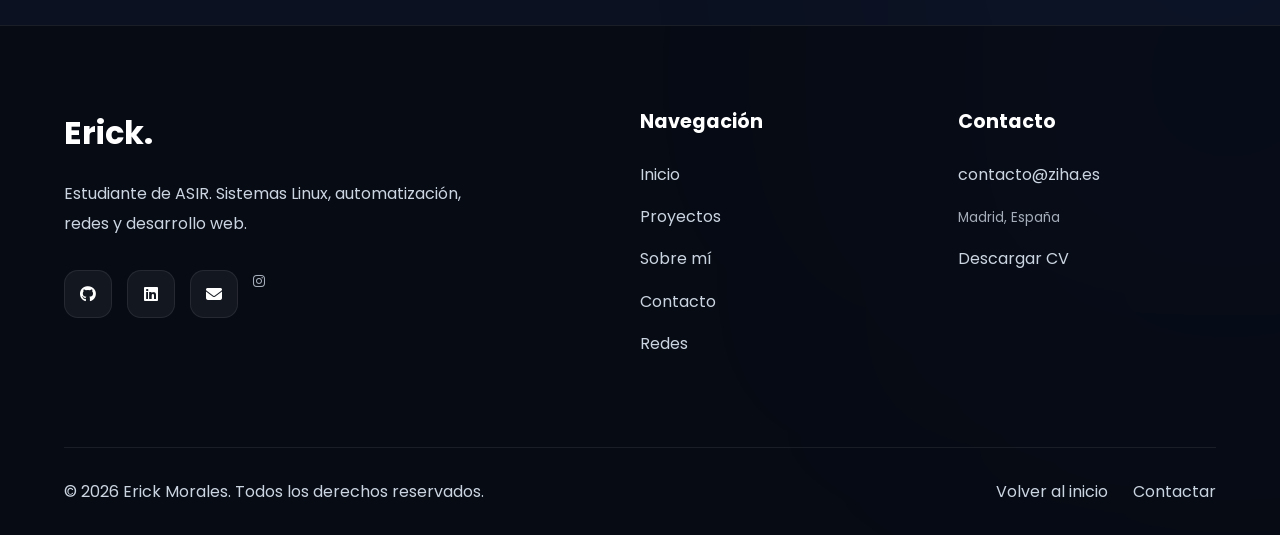
==== commit ea1fb5ae: "actualizaciones" ====
--- a/index.html
+++ b/index.html
@@ -5,742 +5,703 @@
 
     <meta charset="UTF-8">
 
-    <meta
-        name="viewport"
-        content="width=device-width, initial-scale=1.0">
-
-    <meta
-        name="description"
-        content="Portfolio profesional de Erick Morales. Desarrollo Web, Frontend, Backend y proyectos realizados.">
-
-    <meta
-        name="keywords"
-        content="Portfolio, HTML, CSS, JavaScript, Web Developer, Erick Morales">
-
-    <meta
-        name="author"
-        content="Erick Morales">
-
-    <meta
-        name="theme-color"
-        content="#0B1120">
-
-    <title>Erick Morales | Web Developer</title>
+    <meta name="viewport" content="width=device-width, initial-scale=1.0">
+
+    <meta name="description"
+        content="Portfolio de Erick Morales, estudiante de ASIR: administración de sistemas Linux, automatización, redes y desarrollo web.">
+
+    <meta name="keywords" content="Portfolio, ASIR, Linux, Bash, APT, redes, SDR, desarrollo web, Erick Morales">
+
+    <meta name="author" content="Erick Morales">
+
+    <meta name="theme-color" content="#0B1120">
+
+    <title>Erick Morales | ASIR · Sistemas y desarrollo web</title>
 
     <!-- Google Fonts -->
 
-    <link
-        rel="preconnect"
-        href="https://fonts.googleapis.com">
-
-    <link
-        rel="preconnect"
-        href="https://fonts.gstatic.com"
-        crossorigin>
-
-    <link
-        href="https://fonts.googleapis.com/css2?family=Poppins:wght@300;400;500;600;700;800&display=swap"
+    <link rel="preconnect" href="https://fonts.googleapis.com">
+
+    <link rel="preconnect" href="https://fonts.gstatic.com" crossorigin>
+
+    <link href="https://fonts.googleapis.com/css2?family=Poppins:wght@300;400;500;600;700;800&display=swap"
         rel="stylesheet">
 
     <!-- Font Awesome -->
-
-  <!-- Font Awesome -->
-<link
-    rel="stylesheet"
-    href="https://cdnjs.cloudflare.com/ajax/libs/font-awesome/6.7.2/css/all.min.css">
-
-<!-- CSS -->
-<link
-    rel="stylesheet"
-    href="index.css">
-
-<!-- Favicon -->
-<link
-    rel="icon"
-    type="image/png"
-    href="assets/img/favicon.png">
+    <link rel="stylesheet" href="https://cdnjs.cloudflare.com/ajax/libs/font-awesome/6.7.2/css/all.min.css">
+
+    <!-- CSS -->
+    <link rel="stylesheet" href="index.css">
+
+    <!-- Favicon -->
+    <link rel="icon" type="image/png" href="assets/img/favicon.png">
 </head>
 
 <body>
 
-<!--=====================================
+    <!--=====================================
 PROGRESS BAR
 ======================================-->
 
-<div class="progress-container">
-
-    <div class="progress-bar"></div>
-
-</div>
-
-<!--=====================================
+    <div class="progress-container">
+
+        <div class="progress-bar"></div>
+
+    </div>
+
+    <!--=====================================
 HEADER
 ======================================-->
 
-<header>
-
-    <div class="container">
-
-        <a href="#inicio" class="logo">
-
-            <img
-                src="assets/imagenes/perfil.png"
-                alt="Erick Morales"
-                loading="eager">
-
-        </a>
-
-        <nav>
-
-            <ul>
-
-                <li>
-                    <a href="#inicio">
-                        Inicio
-                    </a>
-                </li>
-
-                <li>
-                    <a href="#proyectos">
-                        Proyectos
-                    </a>
-                </li>
-
-                <li>
-                    <a href="#sobre-mi">
-                        Sobre mí
-                    </a>
-                </li>
-
-                <li>
-                    <a href="#contacto">
-                        Contacto
-                    </a>
-                </li>
-
-                <li>
-                    <a href="#redes">
-                        Redes
-                    </a>
-                </li>
-
-            </ul>
-
-        </nav>
-
-        <!-- Menú móvil -->
-
-        <div class="menu-toggle">
-
-            <span></span>
-            <span></span>
-            <span></span>
+    <header>
+
+        <div class="container">
+
+            <a href="#inicio" class="logo">
+
+                <img src="assets/imagenes/perfil.png" alt="Erick Morales" loading="eager">
+
+            </a>
+
+            <nav id="main-nav" aria-label="Navegación principal">
+
+                <ul>
+
+                    <li>
+                        <a href="#inicio">
+                            Inicio
+                        </a>
+                    </li>
+
+                    <li>
+                        <a href="#proyectos">
+                            Proyectos
+                        </a>
+                    </li>
+
+                    <li>
+                        <a href="#sobre-mi">
+                            Sobre mí
+                        </a>
+                    </li>
+
+                    <li><a href="#certificaciones">Certificaciones</a></li>
+
+                    <li>
+                        <a href="#contacto">
+                            Contacto
+                        </a>
+                    </li>
+
+                    <li>
+                        <a href="#redes">
+                            Redes
+                        </a>
+                    </li>
+
+                </ul>
+
+            </nav>
+
+            <!-- Menú móvil -->
+
+            <button type="button" class="menu-toggle" aria-label="Abrir menú" aria-expanded="false"
+                aria-controls="main-nav">
+
+                <span></span>
+                <span></span>
+                <span></span>
+
+            </button>
 
         </div>
 
-    </div>
-
-</header>
-<!--======================================================
+    </header>
+    <!--======================================================
                         HERO
 =======================================================-->
 
-<section id="inicio" class="hero">
-
-    <div class="hero-container">
-
-        <!--=====================================
+    <section id="inicio" class="hero">
+
+        <div class="hero-container">
+
+            <!--=====================================
         COLUMNA IZQUIERDA
         ======================================-->
 
-        <div class="hero-left">
-
-            <span class="small-title">
-                Bienvenido a mi portfolio
-            </span>
-
-            <h1>
-                Erick
-                <br>
-                Morales
-            </h1>
-
-            <h2>
-                <span class="typing"></span>
-            </h2>
-
-            <p>
-                Desarrollo sitios web modernos,
-                rápidos y optimizados utilizando
-                HTML, CSS y JavaScript.
-                Mi objetivo es crear experiencias
-                visuales atractivas, accesibles
-                y con un excelente rendimiento.
-            </p>
-
-            <div class="hero-buttons">
-
-                <a
-                    href="#proyectos"
-                    class="btn">
-                    Ver proyectos
-                </a>
-
-                <a
-                    href="assets/cv/Erick_Morales_CV.pdf"
-                    class="btn-outline"
-                    download>
-                    Descargar CV
-                </a>
+            <div class="hero-left">
+
+                <span class="small-title">
+                    Bienvenido a mi portfolio
+                </span>
+
+                <h1>
+                    Erick
+                    <br>
+                    Morales
+                </h1>
+
+                <h2>
+                    <span class="typing" aria-hidden="true">Estudiante de ASIR</span><span class="sr-only">Estudiante de
+                        ASIR, sistemas y desarrollo web</span>
+                </h2>
+
+                <p>
+                    Soy estudiante de segundo curso de ASIR. Desarrollo proyectos de administración de sistemas Linux,
+                    automatización, redes y desarrollo web. Me interesa crear soluciones que resuelvan problemas reales,
+                    desde preparar máquinas virtuales hasta distribuir software mediante APT.
+                </p>
+
+                <div class="hero-buttons">
+
+                    <a href="#proyectos" class="btn">
+                        Ver proyectos
+                    </a>
+
+                    <a href="assets/cv/Erick_Morales_CV.pdf" class="btn-outline" download>
+                        Descargar CV
+                    </a>
+
+                </div>
 
             </div>
 
-        </div>
-
-        <!--=====================================
+            <!--=====================================
         COLUMNA DERECHA
         ======================================-->
 
-        <div class="hero-right">
-
-            <img
-                src="assets/imagenes/perfil.png"
-                alt="Erick Morales"
-                loading="eager"
-            >
-
-            <!--==============================
+            <div class="hero-right">
+
+                <img src="assets/imagenes/perfil.png" alt="Erick Morales" loading="eager">
+
+                <!--==============================
             TECNOLOGÍAS FLOTANTES
             ==============================-->
 
-            <div class="floating-card html">
-                <i class="fa-brands fa-html5"></i>
-                <span>HTML5</span>
+                <div class="floating-card html">
+                    <i class="fa-brands fa-html5"></i>
+                    <span>HTML5</span>
+                </div>
+
+                <div class="floating-card css">
+                    <i class="fa-brands fa-css3-alt"></i>
+                    <span>CSS3</span>
+                </div>
+
+                <div class="floating-card js">
+                    <i class="fa-brands fa-js"></i>
+                    <span>JavaScript</span>
+                </div>
+
+                <div class="floating-card git">
+                    <i class="fa-brands fa-git-alt"></i>
+                    <span>Git</span>
+                </div>
+
+                <div class="floating-card github">
+                    <i class="fa-brands fa-github"></i>
+                    <span>GitHub</span>
+                </div>
+
+                <div class="floating-card linux">
+                    <i class="fa-brands fa-linux"></i>
+                    <span>Linux</span>
+                </div>
+
+                <div class="floating-card mysql">
+                    <i class="fa-solid fa-database"></i>
+                    <span>MySQL</span>
+                </div>
+
+                <div class="floating-card responsive">
+                    <i class="fa-solid fa-mobile-screen-button"></i>
+                    <span>Responsive</span>
+                </div>
+
             </div>
 
-            <div class="floating-card css">
-                <i class="fa-brands fa-css3-alt"></i>
-                <span>CSS3</span>
-            </div>
-
-            <div class="floating-card js">
-                <i class="fa-brands fa-js"></i>
-                <span>JavaScript</span>
-            </div>
-
-            <div class="floating-card git">
-                <i class="fa-brands fa-git-alt"></i>
-                <span>Git</span>
-            </div>
-
-            <div class="floating-card github">
-                <i class="fa-brands fa-github"></i>
-                <span>GitHub</span>
-            </div>
-
-            <div class="floating-card linux">
-                <i class="fa-brands fa-linux"></i>
-                <span>Linux</span>
-            </div>
-
-            <div class="floating-card mysql">
-                <i class="fa-solid fa-database"></i>
-                <span>MySQL</span>
-            </div>
-
-            <div class="floating-card responsive">
-                <i class="fa-solid fa-mobile-screen-button"></i>
-                <span>Responsive</span>
-            </div>
-
         </div>
 
-    </div>
-
-    <!--=====================================
+        <!--=====================================
     INDICADOR DE SCROLL
     ======================================-->
 
-    <div class="scroll-down">
-
-        <span>
-            Desplázate
-        </span>
-
-        <div class="scroll-mouse"></div>
-
-    </div>
-
-</section>
-<!--======================================================
+        <div class="scroll-down">
+
+            <span>
+                Desplázate
+            </span>
+
+            <div class="scroll-mouse"></div>
+
+        </div>
+
+    </section>
+    <!--======================================================
                     PROYECTOS
 =======================================================-->
 
-<section id="proyectos">
-
-    <div class="container">
-
-        <div class="section-title">
-
-            <h2>Mis Proyectos</h2>
-
-            <p>
-
-                Algunos de los proyectos en los que he trabajado,
-                desarrollados con un enfoque en diseño, rendimiento,
-                accesibilidad y experiencia de usuario.
-
-            </p>
+    <section id="proyectos">
+
+        <div class="container">
+
+            <div class="section-title">
+
+                <h2>Mis Proyectos</h2>
+
+                <p>
+
+                    Proyectos personales y académicos que reúnen administración de sistemas, automatización, redes y
+                    desarrollo web.
+
+                </p>
+
+            </div>
+
+            <div class="projects-grid">
+
+                <article class="project-card project-rueditas">
+                    <div class="browser">
+                        <div class="browser-left" aria-hidden="true"><span></span><span></span><span></span></div>
+                        <div class="browser-url">ziha.es/rueditas/</div>
+                    </div>
+                    <div class="project-image">
+                        <img src="assets/imagenes/rueditas-portfolio.webp"
+                            alt="Captura real del menú de Ziha Rueditas 0.3.0 en Debian" loading="lazy" width="1000"
+                            height="520">
+                    </div>
+                    <div class="project-content">
+                        <span class="project-status project-status-rueditas">Publicado · v0.3.0</span>
+                        <h3>Ziha Rueditas</h3>
+                        <p>Herramienta Bash para personalizar Linux y preparar máquinas virtuales. Incluye configuración
+                            de pantalla, idioma, teclado, herramientas y un asistente guiado. Distribución con
+                            repositorio APT propio, firmas GPG y actualizaciones verificadas en Debian 13 AMD64. Ubuntu
+                            y ARM64 pendientes de validación.</p>
+                        <div class="project-tech">
+                            <span>Bash</span>
+                            <span>Debian</span>
+                            <span>APT / dpkg</span>
+                            <span>GPG</span>
+                            <span>Git</span>
+                        </div>
+                        <a href="rueditas/" class="project-btn">Ver proyecto</a>
+                        <a href="https://github.com/ErickDMP/ziha_rueditas" target="_blank" rel="noopener noreferrer"
+                            class="project-source"><i class="fa-brands fa-github" aria-hidden="true"></i> Código
+                            fuente</a>
+                    </div>
+                </article>
+
+                <article class="project-card project-orbital">
+                    <div class="browser">
+                        <div class="browser-left" aria-hidden="true"><span></span><span></span><span></span></div>
+                        <div class="browser-url">ziha.es/orbital/</div>
+                    </div>
+                    <div class="project-image">
+                        <img src="assets/imagenes/orbital-portfolio.svg"
+                            alt="Ilustración conceptual del centro de control orbital con radar y telemetría"
+                            loading="lazy" width="1000" height="520">
+                    </div>
+                    <div class="project-content">
+                        <span class="project-status project-status-orbital">Proyecto final ASIR · En desarrollo</span>
+                        <h3>Ziha Orbital — Satellite Control</h3>
+                        <p>Proyecto de estación experimental para recepción y decodificación de señales satelitales
+                            mediante SDR. Panel web con mapa, seguimiento orbital y telemetría en modo demostración; la
+                            integración con hardware y la automatización de la recepción son objetivos del proyecto.</p>
+                        <div class="project-tech">
+                            <span>SDR</span>
+                            <span>Linux</span>
+                            <span>JavaScript</span>
+                            <span>HTML / CSS</span>
+                            <span>Bash (previsto)</span>
+                        </div>
+                        <a href="orbital/" class="project-btn">Abrir demostración</a>
+                        <a href="https://github.com/ErickDMP/Ziha-Satellite-Control" target="_blank"
+                            rel="noopener noreferrer" class="project-source"><i class="fa-brands fa-github"
+                                aria-hidden="true"></i> Código fuente</a>
+                    </div>
+                </article>
+
+                <article class="project-card">
+
+                    <div class="browser">
+
+                        <div class="browser-left">
+
+                            <span></span>
+                            <span></span>
+                            <span></span>
+
+                        </div>
+
+                        <div class="browser-url">
+
+                            www.marinaroblespsicologia.es
+
+                        </div>
+
+                    </div>
+
+                    <div class="project-image">
+
+                        <img src="assets/imagenes/marina.png" alt="Marina Robles Psicología" loading="lazy">
+
+                    </div>
+
+                    <div class="project-content">
+                        <span class="project-status">Desarrollo web · Publicado</span>
+
+                        <h3>
+
+                            Marina Robles Psicología
+
+                        </h3>
+
+                        <p>
+
+                            Sitio web corporativo para una clínica de
+                            psicología, desarrollado desde cero con un
+                            diseño moderno, responsive y optimizado
+                            para SEO.
+
+                        </p>
+
+                        <div class="project-tech">
+
+                            <span>HTML5</span>
+                            <span>CSS3</span>
+                            <span>JavaScript</span>
+
+                        </div>
+
+                        <a href="https://www.marinaroblespsicologia.es" target="_blank" rel="noopener noreferrer"
+                            class="project-btn">
+
+                            Ver proyecto
+
+                        </a>
+
+                    </div>
+
+                </article>
+
+                <article class="project-card">
+
+                    <div class="browser">
+
+                        <div class="browser-left">
+
+                            <span></span>
+                            <span></span>
+                            <span></span>
+
+                        </div>
+
+                        <div class="browser-url">
+
+                            ziha.es
+
+                        </div>
+
+                    </div>
+
+                    <div class="project-image">
+
+                        <img src="assets/imagenes/ziha.png" alt="Portfolio Ziha" loading="lazy">
+
+                    </div>
+
+                    <div class="project-content">
+                        <span class="project-status">Portfolio personal</span>
+
+                        <h3>
+
+                            Ziha Portfolio
+
+                        </h3>
+
+                        <p>
+
+                            Portfolio personal desarrollado para mostrar
+                            proyectos, tecnologías y experiencia con un
+                            enfoque visual moderno inspirado en Vercel
+                            y Linear.
+
+                        </p>
+
+                        <div class="project-tech">
+
+                            <span>HTML5</span>
+                            <span>CSS3</span>
+                            <span>JavaScript</span>
+
+                        </div>
+
+                        <a href="#inicio" class="project-btn">
+
+                            Ver portfolio
+
+                        </a>
+                        <a href="https://github.com/ErickDMP/ziha.es" target="_blank" rel="noopener noreferrer"
+                            class="project-source"><i class="fa-brands fa-github" aria-hidden="true"></i> Código
+                            fuente</a>
+
+                    </div>
+
+                </article>
+
+            </div>
+
+            <aside class="project-lab" aria-labelledby="lab-title">
+                <div class="lab-heading">
+                    <div class="lab-icon"><i class="fa-solid fa-network-wired" aria-hidden="true"></i></div>
+                    <div><span class="project-status">Formación práctica · ASIR</span>
+                        <h3 id="lab-title">Laboratorio de sistemas y redes</h3>
+                        <p>Prácticas académicas de configuración y diagnóstico en máquinas virtuales.</p>
+                    </div>
+                </div>
+                <div class="lab-grid">
+                    <div><i class="fa-solid fa-users" aria-hidden="true"></i><strong>OpenLDAP</strong><span>Directorios,
+                            usuarios y unidades organizativas.</span></div>
+                    <div><i class="fa-solid fa-globe" aria-hidden="true"></i><strong>DNS /
+                            BIND9</strong><span>Resolución de nombres y configuración de zonas.</span></div>
+                    <div><i class="fa-solid fa-network-wired" aria-hidden="true"></i><strong>DHCP / ISC
+                            Kea</strong><span>Asignación dinámica de direcciones IP.</span></div>
+                    <div><i class="fa-solid fa-terminal" aria-hidden="true"></i><strong>SSH y
+                            virtualización</strong><span>Administración remota, Debian y VirtualBox.</span></div>
+                </div>
+            </aside>
+
 
         </div>
 
-        <div class="projects-grid">
-
-            <!--==================================================
-            PROYECTO 1 Marina Robles
-            ===================================================-->
-
-            <article class="project-card">
-
-                <div class="browser">
-
-                    <div class="browser-left">
-
-                        <span></span>
-                        <span></span>
-                        <span></span>
-
-                    </div>
-
-                    <div class="browser-url">
-
-                        www.marinaroblespsicologia.es
-
-                    </div>
-
-                </div>
-
-                <div class="project-image">
-
-                    <img
-                        src="assets/imagenes/marina.png"
-                        alt="Marina Robles Psicología"
-                        loading="lazy">
-
-                </div>
-
-                <div class="project-content">
-
-                    <h3>
-
-                        Marina Robles Psicología
-
-                    </h3>
-
-                    <p>
-
-                        Sitio web corporativo para una clínica de
-                        psicología, desarrollado desde cero con un
-                        diseño moderno, responsive y optimizado
-                        para SEO.
-
-                    </p>
-
-                    <div class="project-tech">
-
-                        <span>HTML5</span>
-                        <span>CSS3</span>
-                        <span>JavaScript</span>
-
-                    </div>
-
-                    <a
-                        href="https://www.marinaroblespsicologia.es"
-                        target="_blank"
-                        class="project-btn">
-
-                        Ver proyecto
-
-                    </a>
-
-                </div>
-
-            </article>
-
-            <!--==================================================
-            PROYECTO 2
-            ===================================================-->
-
-            <article class="project-card">
-
-                <div class="browser">
-
-                    <div class="browser-left">
-
-                        <span></span>
-                        <span></span>
-                        <span></span>
-
-                    </div>
-
-                    <div class="browser-url">
-
-                        ziha.es
-
-                    </div>
-
-                </div>
-
-                <div class="project-image">
-
-                    <img
-                        src="assets/imagenes/ziha.png"
-                        alt="Portfolio Ziha"
-                        loading="lazy">
-
-                </div>
-
-                <div class="project-content">
-
-                    <h3>
-
-                        Ziha Portfolio
-
-                    </h3>
-
-                    <p>
-
-                        Portfolio personal desarrollado para mostrar
-                        proyectos, tecnologías y experiencia con un
-                        enfoque visual moderno inspirado en Vercel
-                        y Linear.
-
-                    </p>
-
-                    <div class="project-tech">
-
-                        <span>HTML5</span>
-                        <span>CSS3</span>
-                        <span>JavaScript</span>
-
-                    </div>
-
-                    <a
-                        href="#inicio"
-                        class="project-btn">
-
-                        Proyecto actual
-
-                    </a>
-
-                </div>
-
-            </article>
-
-            <!--==================================================
-            PROYECTO 3
-            ===================================================-->
-
-            <article class="project-card">
-
-                <div class="browser">
-
-                    <div class="browser-left">
-
-                        <span></span>
-                        <span></span>
-                        <span></span>
-
-                    </div>
-
-                    <div class="browser-url">
-
-                        Supabase - Base de datos
-
-                    </div>
-
-                </div>
-
-                <div class="project-image">
-
-                    <img
-                        src="assets/imagenes/supabase.png"
-                        alt="Nuevo proyecto"
-                        loading="lazy">
-
-                </div>
-
-                <div class="project-content">
-
-                    <h3>
-
-                        Próximo Proyecto
-
-                    </h3>
-
-                    <p>
-
-                        Actualmente trabajando en un nuevo desarrollo.
-                        Muy pronto estará disponible para mostrar su
-                        diseño, funcionalidades y tecnologías.
-
-                    </p>
-
-                    <div class="project-tech">
-
-                        <span>En desarrollo</span>
-
-                    </div>
-
-                    <a
-                        href="#contacto"
-                        class="project-btn">
-
-                        Más información
-
-                    </a>
-
-                </div>
-
-            </article>
-
-        </div>
-
-    </div>
-
-</section>
-<!--======================================================
+    </section>
+    <!--======================================================
                     SOBRE MÍ
 =======================================================-->
 
-<section id="sobre-mi">
-
-    <div class="container">
-
-        <div class="about-container">
-
-            <!--=====================================
+    <section id="sobre-mi">
+
+        <div class="container">
+
+            <div class="about-container">
+
+                <!--=====================================
             FOTOGRAFÍA
             ======================================-->
 
-            <div class="about-image">
-
-                <img
-
-                    src="assets/imagenes/erick2.png"
-
-                    alt="Erick Morales"
-
-                    loading="lazy"
-
-                >
-
-            </div>
-
-            <!--=====================================
+                <div class="about-image">
+
+                    <img src="assets/imagenes/erick2.png" alt="Erick Morales" loading="lazy">
+
+                </div>
+
+                <!--=====================================
             CONTENIDO
             ======================================-->
 
-            <div class="about-content">
-
-                <h2>
-
-                    Sobre mí
-
-                </h2>
-
-                <p>
-
-                    Soy Erick Morales, desarrollador web apasionado
-                    por crear sitios modernos, rápidos y optimizados.
-                    Disfruto diseñando interfaces intuitivas,
-                    escribiendo código limpio y aprendiendo nuevas
-                    tecnologías para seguir creciendo
-                    profesionalmente.
-
-                </p>
-
-                <p>
-
-                    Actualmente continúo ampliando mis conocimientos
-                    en desarrollo web, bases de datos, servidores y
-                    administración de sistemas mientras desarrollo
-                    proyectos personales y profesionales.
-
-                </p>
-
-                <!--=================================
+                <div class="about-content">
+
+                    <h2>
+
+                        Sobre mí
+
+                    </h2>
+
+                    <p>
+
+                        Soy estudiante de segundo curso del Grado Superior de Administración de Sistemas Informáticos en
+                        Red (ASIR). Me apasionan Linux, la automatización y el desarrollo web. Disfruto construyendo
+                        herramientas útiles, resolviendo problemas técnicos y aprendiendo nuevas tecnologías.
+
+                    </p>
+
+                    <p>
+
+                        Compagino mi formación con proyectos personales como Ziha Rueditas, que distribuyo mediante un
+                        repositorio APT firmado, y Ziha Orbital, mi proyecto final centrado en SDR. También realizo
+                        prácticas de redes, servicios Linux, virtualización y bases de datos.
+
+                    </p>
+
+                    <!--=================================
                 CONTADORES
                 ==================================-->
 
-                <div class="about-cards">
-
-                    <div class="about-card">
-
-                        <h3>
-
-                            <span
-                                class="counter"
-                                data-target="3">
-
-                                0
-
-                            </span>+
-
-                        </h3>
-
-                        <span>
-
-                            Proyectos
-
-                        </span>
-
-                    </div>
-
-                    <div class="about-card">
-
-                        <h3>
-
-                            <span
-                                class="counter"
-                                data-target="10">
-
-                                0
-
-                            </span>+
-
-                        </h3>
-
-                        <span>
-
-                            Tecnologías
-
-                        </span>
-
-                    </div>
-
-                    <div class="about-card">
-
-                        <h3>
-
-                            <span
-                                class="counter"
-                                data-target="100">
-
-                                0
-
-                            </span>%
-
-                        </h3>
-
-                        <span>
-
-                            Compromiso
-
-                        </span>
-
-                    </div>
-
-                </div>
-
-                <!--=================================
+                    <div class="about-cards">
+
+                        <div class="about-card">
+
+                            <h3>
+
+                                <span class="counter" data-target="4">
+                                    4
+                                </span>+
+
+                            </h3>
+
+                            <span>
+
+                                Proyectos
+
+                            </span>
+
+                        </div>
+
+                        <div class="about-card">
+
+                            <h3>
+
+                                <span class="counter" data-target="19">
+                                    19
+                                </span>+
+
+                            </h3>
+
+                            <span>
+
+                                Tecnologías
+
+                            </span>
+
+                        </div>
+
+                        <div class="about-card">
+
+                            <h3>
+
+                                <span class="counter" data-target="2">
+                                    2
+                                </span>
+
+                            </h3>
+
+                            <span>
+
+                                Versiones en APT
+
+                            </span>
+
+                        </div>
+
+                    </div>
+
+                    <!--=================================
                 TECNOLOGÍAS
                 ==================================-->
 
-                <div class="skills">
-
-                    <span>HTML5</span>
-
-                    <span>CSS3</span>
-
-                    <span>JavaScript</span>
-
-                    <span>Git</span>
-
-                    <span>GitHub</span>
-
-                    <span>Linux</span>
-
-                    <span>MySQL</span>
-
-                    <span>Windows Server</span>
-
-                    <span>Cisco</span>
-
-                    <span>Responsive Design</span>
-
-                </div>
-
-                <!--=================================
+                    <div class="skills">
+
+                        <span>Linux</span>
+
+                        <span>Debian</span>
+
+                        <span>Bash</span>
+
+                        <span>APT / dpkg</span>
+
+                        <span>GPG</span>
+
+                        <span>Git</span>
+
+                        <span>GitHub</span>
+
+                        <span>VirtualBox</span>
+
+                        <span>SSH</span>
+
+                        <span>DNS / BIND9</span>
+
+                        <span>DHCP / Kea</span>
+
+                        <span>OpenLDAP</span>
+
+                        <span>Windows Server</span>
+
+                        <span>MySQL</span>
+
+                        <span>Cisco</span>
+
+                        <span>HTML5</span>
+
+                        <span>CSS3</span>
+
+                        <span>JavaScript</span>
+
+                        <span>Responsive Design</span>
+
+                    </div>
+
+                    <!--=================================
                 INFORMACIÓN EXTRA
                 ==================================-->
 
-                <div class="about-extra">
-
-                    <div class="about-item">
-
-                        <i class="fa-solid fa-graduation-cap"></i>
-
-                        <div>
-
-                            <strong>
-
-                                Formación
-
-                            </strong>
-
-                            <p>
-
-                                Técnico Superior en Administración
-                                de Sistemas Informáticos en Red (ASIR).
-
-                            </p>
-
-                        </div>
-
-                    </div>
-
-                    <div class="about-item">
-
-                        <i class="fa-solid fa-location-dot"></i>
-
-                        <div>
-
-                            <strong>
-
-                                Ubicación
-
-                            </strong>
-
-                            <p>
-
-                                Madrid, España
-
-                            </p>
-
-                        </div>
-
-                    </div>
-
-                    <div class="about-item">
-
-                        <i class="fa-solid fa-rocket"></i>
-
-                        <div>
-
-                            <strong>
-
-                                Objetivo
-
-                            </strong>
-
-                            <p>
-
-                                Incorporarme a un equipo donde pueda
-                                seguir creciendo como desarrollador y
-                                participar en proyectos innovadores.
-
-                            </p>
+                    <div class="about-extra">
+
+                        <div class="about-item">
+
+                            <i class="fa-solid fa-graduation-cap"></i>
+
+                            <div>
+
+                                <strong>
+
+                                    Formación
+
+                                </strong>
+
+                                <p>
+
+                                    Segundo curso del CFGS de Administración de Sistemas Informáticos en Red (ASIR),
+                                    actualmente en formación.
+
+                                </p>
+
+                            </div>
+
+                        </div>
+
+                        <div class="about-item">
+
+                            <i class="fa-solid fa-location-dot"></i>
+
+                            <div>
+
+                                <strong>
+
+                                    Ubicación
+
+                                </strong>
+
+                                <p>
+
+                                    Madrid, España
+
+                                </p>
+
+                            </div>
+
+                        </div>
+
+                        <div class="about-item">
+
+                            <i class="fa-solid fa-rocket"></i>
+
+                            <div>
+
+                                <strong>
+
+                                    Objetivo
+
+                                </strong>
+
+                                <p>
+
+                                    Incorporarme a un equipo de sistemas, soporte IT o desarrollo donde pueda aplicar lo
+                                    aprendido y seguir creciendo profesionalmente.
+
+                                </p>
+
+                            </div>
 
                         </div>
 
@@ -752,815 +713,696 @@
 
         </div>
 
-    </div>
-
-</section>
-<!--======================================================
+    </section>
+    <!--======================================================
                     CERTIFICACIONES
 =======================================================-->
 
-<section id="certificaciones">
-
-    <div class="container">
-
-        <div class="section-title">
-
-            <h2>Certificaciones</h2>
-
-            <p>
-                Certificaciones y formación complementaria
-                relacionadas con sistemas, redes y tecnología.
-            </p>
+    <section id="certificaciones">
+
+        <div class="container">
+
+            <div class="section-title">
+
+                <h2>Certificaciones</h2>
+
+                <p>
+                    Certificaciones y formación complementaria
+                    relacionadas con sistemas, redes y tecnología.
+                </p>
+
+            </div>
+
+            <div class="certifications-grid">
+
+                <article class="certification-card">
+
+                    <div class="certification-badge">
+
+                        <img src="assets/imagenes/certificado.jpg" alt="Certificado Cisco Computer Hardware Basics"
+                            loading="lazy">
+
+                    </div>
+
+                    <div class="certification-content">
+
+                        <div class="certification-company">
+
+                            <i class="fa-solid fa-certificate"></i>
+
+                            <span>
+                                Cisco Networking Academy
+                            </span>
+
+                        </div>
+
+                        <h3>
+                            Computer Hardware Basics
+                        </h3>
+
+                        <p>
+                            Formación en montaje, mantenimiento
+                            y actualización de equipos informáticos,
+                            hardware y dispositivos.
+                        </p>
+
+                        <div class="certification-tech">
+
+                            <span>Cisco</span>
+                            <span>Hardware</span>
+                            <span>IT</span>
+
+                        </div>
+
+                        <span class="pending-link" aria-label="Enlace no configurado">Enlace pendiente</span>
+
+                    </div>
+
+                </article>
+
+            </div>
 
         </div>
 
-        <div class="certifications-grid">
-
-            <article class="certification-card">
-
-                <div class="certification-badge">
-
-                    <img
-                        src="assets/imagenes/certificado.jpg"
-                        alt="Certificado Cisco Computer Hardware Basics"
-                        loading="lazy"
-                    >
-
-                </div>
-
-                <div class="certification-content">
-
-                    <div class="certification-company">
-
-                        <i class="fa-solid fa-certificate"></i>
-
-                        <span>
-                            Cisco Networking Academy
-                        </span>
-
-                    </div>
-
-                    <h3>
-                        Computer Hardware Basics
-                    </h3>
-
-                    <p>
-                        Formación en montaje, mantenimiento
-                        y actualización de equipos informáticos,
-                        hardware y dispositivos.
-                    </p>
-
-                    <div class="certification-tech">
-
-                        <span>Cisco</span>
-                        <span>Hardware</span>
-                        <span>IT</span>
-
-                    </div>
-
-                    <a
-                        href="#"
-                        target="_blank"
-                        rel="noopener noreferrer"
-                        class="certification-btn"
-                    >
-
-                        <i class="fa-solid fa-arrow-up-right-from-square"></i>
-
-                        Ver credencial
-
-                    </a>
-
-                </div>
-
-            </article>
-
-        </div>
-
-    </div>
-
-</section>
-
-<!--======================================================
+    </section>
+
+    <!--======================================================
                     CONTACTO
 =======================================================-->
 
-<section id="contacto">
-
-    <div class="container">
-
-        <div class="section-title">
-
-            <h2>Contacto</h2>
-
-            <p>
-
-                ¿Tienes un proyecto en mente o buscas un desarrollador
-                para tu equipo? Estaré encantado de hablar contigo.
-
-            </p>
-
-        </div>
-
-        <div class="contact-container">
-
-            <!--=====================================
+    <section id="contacto">
+
+        <div class="container">
+
+            <div class="section-title">
+
+                <h2>Contacto</h2>
+
+                <p>
+
+                    ¿Buscas un perfil junior de sistemas, soporte IT o desarrollo web para tu equipo? Estaré encantado
+                    de hablar contigo.
+
+                </p>
+
+            </div>
+
+            <div class="contact-container">
+
+                <!--=====================================
             TARJETA IZQUIERDA
             ======================================-->
 
-            <div class="contact-info">
-
-                <img
-                    src="assets/img/perfil.webp"
-                    alt="Erick Morales"
-                    class="contact-profile">
-
-                <div class="status">
-
-                    <span class="status-dot"></span>
-
-                    Disponible para trabajar
-
-                </div>
-
-                <h2>
-
-                    Erick Morales
-
-                </h2>
-
-                <p>
-
-                    Desarrollo páginas web modernas,
-                    optimizadas y responsive.
-                    Si tienes una idea o proyecto,
-                    podemos hacerlo realidad.
-
-                </p>
-
-                <div class="contact-item">
-
-                    <div class="contact-icon">
-
-                        <i class="fa-solid fa-envelope"></i>
-
-                    </div>
-
-                    <div class="contact-text">
-
-                        <strong>Email</strong>
-
-                        <span>
-
-                            contacto@ziha.es
-
-                        </span>
-
-                    </div>
-
-                </div>
-
-                <div class="contact-item">
-
-                    <div class="contact-icon">
-
-                        <i class="fa-solid fa-location-dot"></i>
-
-                    </div>
-
-                    <div class="contact-text">
-
-                        <strong>Ubicación</strong>
-
-                        <span>
-
-                            Madrid · España
-
-                        </span>
-
-                    </div>
-
-                </div>
-
-                <div class="contact-item">
-
-                    <div class="contact-icon">
-
-                        <i class="fa-solid fa-clock"></i>
-
-                    </div>
-
-                    <div class="contact-text">
-
-                        <strong>Respuesta</strong>
-
-                        <span>
-
-                            Menos de 24 horas
-
-                        </span>
-
-                    </div>
-
-                </div>
-
-                <hr>
-
-                <div class="contact-services">
-
-                    <h3>
-
-                        Puedo ayudarte con
-
-                    </h3>
-
-                    <ul>
-
-                        <li>
-
-                            <i class="fa-solid fa-check"></i>
-
-                            Desarrollo Web
-
-                        </li>
-
-                        <li>
-
-                            <i class="fa-solid fa-check"></i>
-
-                            Diseño Responsive
-
-                        </li>
-
-                        <li>
-
-                            <i class="fa-solid fa-check"></i>
-
-                            Optimización SEO
-
-                        </li>
-
-                        <li>
-
-                            <i class="fa-solid fa-check"></i>
-
-                            UI / UX
-
-                        </li>
-
-                    </ul>
-
-                </div>
-
-            </div>
-
-            <!--=====================================
+                <div class="contact-info">
+
+                    <img src="assets/img/perfil.webp" alt="Erick Morales" class="contact-profile">
+
+                    <div class="status">
+
+                        <span class="status-dot"></span>
+
+                        Disponible para trabajar
+
+                    </div>
+
+                    <h2>
+
+                        Erick Morales
+
+                    </h2>
+
+                    <p>
+
+                        Me interesa participar en proyectos de administración de sistemas, automatización y desarrollo
+                        web. Estoy abierto a oportunidades junior y colaboraciones.
+
+                    </p>
+
+                    <div class="contact-item">
+
+                        <div class="contact-icon">
+
+                            <i class="fa-solid fa-envelope"></i>
+
+                        </div>
+
+                        <div class="contact-text">
+
+                            <strong>Email</strong>
+
+                            <span>
+
+                                contacto@ziha.es
+
+                            </span>
+
+                        </div>
+
+                    </div>
+
+                    <div class="contact-item">
+
+                        <div class="contact-icon">
+
+                            <i class="fa-solid fa-location-dot"></i>
+
+                        </div>
+
+                        <div class="contact-text">
+
+                            <strong>Ubicación</strong>
+
+                            <span>
+
+                                Madrid · España
+
+                            </span>
+
+                        </div>
+
+                    </div>
+
+                    <div class="contact-item">
+
+                        <div class="contact-icon">
+
+                            <i class="fa-solid fa-clock"></i>
+
+                        </div>
+
+                        <div class="contact-text">
+
+                            <strong>Respuesta</strong>
+
+                            <span>
+
+                                Menos de 24 horas
+
+                            </span>
+
+                        </div>
+
+                    </div>
+
+                    <hr>
+
+                    <div class="contact-services">
+
+                        <h3>
+
+                            Áreas de interés
+
+                        </h3>
+
+                        <ul>
+
+                            <li>
+
+                                <i class="fa-solid fa-check"></i>
+
+                                Desarrollo Web
+
+                            </li>
+
+                            <li>
+
+                                <i class="fa-solid fa-check"></i>
+
+                                Diseño Responsive
+
+                            </li>
+
+                            <li>
+
+                                <i class="fa-solid fa-check"></i>
+
+                                Optimización SEO
+
+                            </li>
+
+                            <li>
+
+                                <i class="fa-solid fa-check"></i>
+
+                                UI / UX
+
+                            </li>
+
+                        </ul>
+
+                    </div>
+
+                </div>
+
+                <!--=====================================
             FORMULARIO
             ======================================-->
 
-            <form
-
-                id="contact-form"
-
-                class="contact-form"
-
-                autocomplete="on"
-
-            >
-
-                <div class="form-grid">
+                <form id="contact-form" class="contact-form" autocomplete="on">
+
+                    <div class="form-grid">
+
+                        <div class="form-group">
+
+                            <label for="name">
+
+                                Nombre
+
+                            </label>
+
+                            <input id="name" name="name" type="text" required placeholder="Tu nombre">
+
+                        </div>
+
+                        <div class="form-group">
+
+                            <label for="email">
+
+                                Correo electrónico
+
+                            </label>
+
+                            <input id="email" name="email" type="email" required placeholder="correo@ejemplo.com">
+
+                        </div>
+
+                    </div>
 
                     <div class="form-group">
 
-                        <label for="name">
-
-                            Nombre
+                        <label for="subject">
+
+                            Asunto
 
                         </label>
 
-                        <input
-
-                            id="name"
-
-                            name="name"
-
-                            type="text"
-
-                            required
-
-                            placeholder="Tu nombre"
-
-                        >
+                        <input id="subject" name="subject" type="text" required placeholder="¿En qué puedo ayudarte?">
 
                     </div>
 
                     <div class="form-group">
 
-                        <label for="email">
-
-                            Correo electrónico
+                        <label for="message">
+
+                            Mensaje
 
                         </label>
 
-                        <input
-
-                            id="email"
-
-                            name="email"
-
-                            type="email"
-
-                            required
-
-                            placeholder="correo@ejemplo.com"
-
-                        >
-
-                    </div>
-
-                </div>
-
-                <div class="form-group">
-
-                    <label for="subject">
-
-                        Asunto
-
-                    </label>
-
-                    <input
-
-                        id="subject"
-
-                        name="subject"
-
-                        type="text"
-
-                        required
-
-                        placeholder="¿En qué puedo ayudarte?"
-
-                    >
-
-                </div>
-
-                <div class="form-group">
-
-                    <label for="message">
-
-                        Mensaje
-
-                    </label>
-
-                    <textarea
-
-                        id="message"
-
-                        name="message"
-
-                        required
-
-                        placeholder="Cuéntame tu proyecto..."
-
-                    ></textarea>
-
-                </div>
-
-                <button type="submit">
-
-                    <i class="fa-solid fa-paper-plane"></i>
-
-                    Enviar mensaje
-
-                </button>
-
-                <p class="form-status"></p>
-
-            </form>
+                        <textarea id="message" name="message" required placeholder="Cuéntame tu proyecto..."></textarea>
+
+                    </div>
+
+                    <button type="submit">
+
+                        <i class="fa-solid fa-paper-plane"></i>
+
+                        Enviar mensaje
+
+                    </button>
+
+                    <p class="form-status"></p>
+
+                </form>
+
+            </div>
 
         </div>
 
-    </div>
-
-</section>
-<!--======================================================
+    </section>
+    <!--======================================================
                     REDES SOCIALES
 =======================================================-->
 
-<section id="redes">
-
-    <div class="container">
-
-        <div class="section-title">
-
-            <h2>
-
-                Encuéntrame en
-
-            </h2>
-
-            <p>
-
-                Puedes conocer más sobre mi trabajo,
-                contactar conmigo o descargar mi currículum.
-
-            </p>
-
-        </div>
-
-        <div class="social-grid">
-
-            <!--=====================================
+    <section id="redes">
+
+        <div class="container">
+
+            <div class="section-title">
+
+                <h2>
+
+                    Encuéntrame en
+
+                </h2>
+
+                <p>
+
+                    Puedes conocer más sobre mi trabajo,
+                    contactar conmigo o descargar mi currículum.
+
+                </p>
+
+            </div>
+
+            <div class="social-grid">
+
+                <!--=====================================
             GITHUB
             ======================================-->
 
-            <article class="social-card">
-
-                <i class="fa-brands fa-github"></i>
-
-                <h3>
-
-                    GitHub
-
-                </h3>
-
-                <p>
-
-                    Repositorios, proyectos personales
-                    y código fuente.
-
-                </p>
-
-                <a
-
-                    href="https://github.com/ErickDMP"
-
-                    target="_blank"
-
-                    class="social-btn">
-
-                    Visitar perfil
-
-                </a>
-
-            </article>
-
-            <!--=====================================
+                <article class="social-card">
+
+                    <i class="fa-brands fa-github"></i>
+
+                    <h3>
+
+                        GitHub
+
+                    </h3>
+
+                    <p>
+
+                        Repositorios, proyectos personales
+                        y código fuente.
+
+                    </p>
+
+                    <a href="https://github.com/ErickDMP" target="_blank" rel="noopener noreferrer" class="social-btn">
+
+                        Visitar perfil
+
+                    </a>
+
+                </article>
+
+                <!--=====================================
             LINKEDIN
             ======================================-->
 
-            <article class="social-card">
-
-                <i class="fa-brands fa-linkedin"></i>
-
-                <h3>
-
-                    LinkedIn
-
-                </h3>
-
-                <p>
-
-                    Mi trayectoria profesional,
-                    experiencia y formación.
-
-                </p>
-
-                <a
-
-                    href="#"
-
-                    target="_blank"
-
-                    class="social-btn">
-
-                    Ver perfil
-
-                </a>
-
-            </article>
-
-            <!--=====================================
+                <article class="social-card">
+
+                    <i class="fa-brands fa-linkedin"></i>
+
+                    <h3>
+
+                        LinkedIn
+
+                    </h3>
+
+                    <p>
+
+                        Mi trayectoria profesional,
+                        experiencia y formación.
+
+                    </p>
+
+                    <a href="https://www.linkedin.com/in/erick-daniel-morales-paredes-asir/" target="_blank"
+                        rel="noopener noreferrer" class="social-btn">
+
+                        Ver perfil
+
+                    </a>
+
+                </article>
+
+                <!--=====================================
             EMAIL
             ======================================-->
 
-            <article class="social-card">
-
-                <i class="fa-solid fa-envelope"></i>
-
-                <h3>
-
-                    Email
-
-                </h3>
-
-                <p>
-
-                    ¿Quieres colaborar o realizar
-                    una consulta?
-
-                </p>
-
-                <a
-
-                    href="mailto:contacto@ziha.es"
-
-                    class="social-btn">
-
-                    Enviar correo
-
-                </a>
-
-            </article>
-
-            <!--=====================================
+                <article class="social-card">
+
+                    <i class="fa-solid fa-envelope"></i>
+
+                    <h3>
+
+                        Email
+
+                    </h3>
+
+                    <p>
+
+                        ¿Quieres colaborar o realizar
+                        una consulta?
+
+                    </p>
+
+                    <a href="mailto:contacto@ziha.es" class="social-btn">
+
+                        Enviar correo
+
+                    </a>
+
+                </article>
+
+                <!--=====================================
             INSTAGRAM
             ======================================-->
 
-            <article class="social-card">
-
-                <i class="fa-brands fa-instagram"></i>
-
-                <h3>
-
-                    Instagram
-
-                </h3>
-
-                <p>
-
-                    Contenido relacionado con
-                    desarrollo y proyectos.
-
-                </p>
-
-                <a
-
-                    href="#"
-
-                    target="_blank"
-
-                    class="social-btn">
-
-                    Seguir
-
-                </a>
-
-            </article>
-
-            <!--=====================================
+                <article class="social-card">
+
+                    <i class="fa-brands fa-instagram"></i>
+
+                    <h3>
+
+                        Instagram
+
+                    </h3>
+
+                    <p>
+
+                        Contenido relacionado con
+                        desarrollo y proyectos.
+
+                    </p>
+
+                    <span class="pending-link" aria-label="Enlace no configurado">Enlace pendiente</span>
+
+                </article>
+
+                <!--=====================================
             CURRÍCULUM
             ======================================-->
 
-            <article class="social-card">
-
-                <i class="fa-solid fa-file-arrow-down"></i>
-
-                <h3>
-
-                    Currículum
-
-                </h3>
-
-                <p>
-
-                    Descarga mi CV actualizado
-                    en formato PDF.
-
-                </p>
-
-                <a
-
-                    href="assets/cv/Erick_Morales_CV.pdf"
-
-                    download
-
-                    class="social-btn">
-
-                    Descargar CV
-
-                </a>
-
-            </article>
+                <article class="social-card">
+
+                    <i class="fa-solid fa-file-arrow-down"></i>
+
+                    <h3>
+
+                        Currículum
+
+                    </h3>
+
+                    <p>
+
+                        Descarga mi CV actualizado
+                        en formato PDF.
+
+                    </p>
+
+                    <div class="cv-buttons">
+
+                        <a href="assets/cv/Erick_Morales_CV.pdf" target="_blank" rel="noopener noreferrer"
+                            class="social-btn">
+
+                            <i class="fa-solid fa-eye"></i>
+                            Ver CV
+
+                        </a>
+
+                        <a href="assets/cv/Erick_Morales_CV.pdf" class="social-btn cv-download" download>
+
+                            <i class="fa-solid fa-download"></i>
+                            Descargar CV
+
+                        </a>
+
+                    </div>
+                </article>
+
+            </div>
 
         </div>
 
-    </div>
-
-</section>
-<!--======================================================
+    </section>
+    <!--======================================================
                         FOOTER
 =======================================================-->
 
-<footer>
-
-    <div class="footer-container">
-
-        <!--=====================================
+    <footer>
+
+        <div class="footer-container">
+
+            <!--=====================================
         MARCA
         ======================================-->
 
-        <div class="footer-brand">
-
-            <h2>
-
-                Erick<span>.</span>
-
-            </h2>
-
-            <p>
-
-                Desarrollador Web apasionado por crear
-                experiencias digitales modernas, rápidas
-                y accesibles.
-
-            </p>
-
-            <div class="footer-social">
-
-                <a
-                    href="https://github.com/ErickDMP"
-                    target="_blank"
-                    aria-label="GitHub">
-
-                    <i class="fa-brands fa-github"></i>
-
-                </a>
-
-                <a
-                    href="#"
-                    target="_blank"
-                    aria-label="LinkedIn">
-
-                    <i class="fa-brands fa-linkedin"></i>
-
-                </a>
-
-                <a
-                    href="mailto:contacto@ziha.es"
-                    aria-label="Email">
-
-                    <i class="fa-solid fa-envelope"></i>
-
-                </a>
-
-                <a
-                    href="#"
-                    target="_blank"
-                    aria-label="Instagram">
-
-                    <i class="fa-brands fa-instagram"></i>
-
-                </a>
+            <div class="footer-brand">
+
+                <h2>
+
+                    Erick<span>.</span>
+
+                </h2>
+
+                <p>
+
+                    Estudiante de ASIR. Sistemas Linux, automatización, redes y desarrollo web.
+
+                </p>
+
+                <div class="footer-social">
+
+                    <a href="https://github.com/ErickDMP" target="_blank" rel="noopener noreferrer" aria-label="GitHub">
+
+                        <i class="fa-brands fa-github"></i>
+
+                    </a>
+
+                    <a href="https://www.linkedin.com/in/erick-daniel-morales-paredes-asir/" target="_blank"
+                        rel="noopener noreferrer" aria-label="LinkedIn">
+
+                        <i class="fa-brands fa-linkedin"></i>
+
+                    </a>
+
+                    <a href="mailto:contacto@ziha.es" aria-label="Email">
+
+                        <i class="fa-solid fa-envelope"></i>
+
+                    </a>
+
+                    <span class="pending-link" aria-label="Enlace no configurado"><i
+                            class="fa-brands fa-instagram"></i></span>
+
+                </div>
 
             </div>
 
-        </div>
-
-        <!--=====================================
+            <!--=====================================
         NAVEGACIÓN
         ======================================-->
 
-        <div class="footer-column">
-
-            <h3>
-
-                Navegación
-
-            </h3>
-
-            <ul>
-
-                <li><a href="#inicio">Inicio</a></li>
-
-                <li><a href="#proyectos">Proyectos</a></li>
-
-                <li><a href="#sobre-mi">Sobre mí</a></li>
-
-                <li><a href="#contacto">Contacto</a></li>
-
-                <li><a href="#redes">Redes</a></li>
-
-            </ul>
-
-        </div>
-
-        <!--=====================================
+            <div class="footer-column">
+
+                <h3>
+
+                    Navegación
+
+                </h3>
+
+                <ul>
+
+                    <li><a href="#inicio">Inicio</a></li>
+
+                    <li><a href="#proyectos">Proyectos</a></li>
+
+                    <li><a href="#sobre-mi">Sobre mí</a></li>
+
+                    <li><a href="#contacto">Contacto</a></li>
+
+                    <li><a href="#redes">Redes</a></li>
+
+                </ul>
+
+            </div>
+
+            <!--=====================================
         CONTACTO
         ======================================-->
 
-        <div class="footer-column">
-
-            <h3>
-
-                Contacto
-
-            </h3>
-
-            <ul>
-
-                <li>
-
-                    <a href="mailto:contacto@ziha.es">
-
-                        contacto@ziha.es
-
-                    </a>
-
-                </li>
-
-                <li>
-
-                    <a href="#">
-
-                        Madrid, España
-
-                    </a>
-
-                </li>
-
-                <li>
-
-                    <a href="assets/cv/Erick_Morales_CV.pdf" download>
-
-                        Descargar CV
-
-                    </a>
-
-                </li>
-
-            </ul>
+            <div class="footer-column">
+
+                <h3>
+
+                    Contacto
+
+                </h3>
+
+                <ul>
+
+                    <li>
+
+                        <a href="mailto:contacto@ziha.es">
+
+                            contacto@ziha.es
+
+                        </a>
+
+                    </li>
+
+                    <li>
+
+                        <span class="pending-link" aria-label="Enlace no configurado">Madrid, España</span>
+
+                    </li>
+
+                    <li>
+
+                        <a href="assets/cv/Erick_Morales_CV.pdf" download>
+
+                            Descargar CV
+
+                        </a>
+
+                    </li>
+
+                </ul>
+
+            </div>
 
         </div>
 
-    </div>
-
-    <!--=====================================
+        <!--=====================================
     FOOTER INFERIOR
     ======================================-->
 
-    <div class="container">
-
-        <div class="footer-bottom">
-
-            <p>
-
-                © <span id="year"></span>
-                Erick Morales. Todos los derechos reservados.
-
-            </p>
-
-            <div class="footer-bottom-links">
-
-                <a href="#inicio">
-
-                    Volver al inicio
-
-                </a>
-
-                <a href="#contacto">
-
-                    Contactar
-
-                </a>
+        <div class="container">
+
+            <div class="footer-bottom">
+
+                <p>
+
+                    © <span id="year"></span>
+                    Erick Morales. Todos los derechos reservados.
+
+                </p>
+
+                <div class="footer-bottom-links">
+
+                    <a href="#inicio">
+
+                        Volver al inicio
+
+                    </a>
+
+                    <a href="#contacto">
+
+                        Contactar
+
+                    </a>
+
+                </div>
 
             </div>
 
         </div>
 
-    </div>
-
-</footer>
-
-<!--=====================================
+    </footer>
+
+    <!--=====================================
 BOTÓN VOLVER ARRIBA
 ======================================-->
 
-<a
-
-    href="#inicio"
-
-    class="back-top"
-
-    aria-label="Volver arriba">
-
-    <i class="fa-solid fa-arrow-up"></i>
-
-</a>
-<!--======================================================
+    <a href="#inicio" class="back-top" aria-label="Volver arriba">
+
+        <i class="fa-solid fa-arrow-up"></i>
+
+    </a>
+    <!--======================================================
                     SCRIPTS
 =======================================================-->
 
-<!-- Font Awesome (opcional si ya está cargado en el <head>) -->
-
-
-<!-- EmailJS -->
-<script
-    src="https://cdn.jsdelivr.net/npm/@emailjs/browser@4/dist/email.min.js">
-</script>
-
-<!-- JavaScript principal -->
-<script src="assets/js/script.js"></script>
+    <!-- Font Awesome (opcional si ya está cargado en el <head>) -->
+
+
+    <!-- EmailJS -->
+    <script src="https://cdn.jsdelivr.net/npm/@emailjs/browser@4/dist/email.min.js">
+    </script>
+
+    <!-- JavaScript principal -->
+    <script src="assets/js/script.js"></script>
 
 </body>
+
 </html>
--- a/index.css
+++ b/index.css
@@ -714,7 +714,7 @@
 
     position:absolute;
 
-    bottom:45px;
+    bottom:15px;
 
     left:50%;
 
@@ -3541,4 +3541,106 @@
     opacity:.7;
     cursor:not-allowed;
     transform:none;
+}
+
+/* =====================================================
+   ZIHA PORTFOLIO — PROYECTOS Y ACCESIBILIDAD
+===================================================== */
+#proyectos .projects-grid {
+    width: 100%;
+    grid-template-columns: repeat(2, minmax(0, 1fr));
+    gap: clamp(20px, 3vw, 36px);
+    align-items: stretch;
+}
+#proyectos .project-card {display: flex; flex-direction: column; min-width: 0;}
+#proyectos .project-card::before {pointer-events: none;}
+#proyectos .browser {gap: 12px; flex-shrink: 0;}
+#proyectos .browser-left {flex-shrink: 0;}
+#proyectos .browser-url {overflow: hidden; text-overflow: ellipsis; white-space: nowrap;}
+#proyectos .project-image {aspect-ratio: 1000 / 520; background: #111827; flex-shrink: 0;}
+#proyectos .project-image img {height: 100%; width: 100%; object-fit: cover;}
+#proyectos .project-content {display: flex; flex-direction: column; flex: 1; padding: clamp(20px, 3vw, 30px);}
+#proyectos .project-content p {margin-bottom: 22px;}
+#proyectos .project-tech {gap: 8px; margin-top: auto; margin-bottom: 20px;}
+#proyectos .project-tech span {padding: 6px 12px;}
+.project-status {display: inline-flex; align-self: flex-start; font-size: .75rem; font-weight: 600; letter-spacing: .03em; color: #a5b4fc; margin-bottom: 12px;}
+.project-status-rueditas {color: #c4b5fd;}
+.project-status-orbital {color: #fcd49a;}
+.project-rueditas {border-color: rgba(139,92,246,.30);}
+.project-orbital {border-color: rgba(231,126,49,.24);}
+#proyectos .project-btn {min-height: 48px; height: auto; text-align: center; padding: 10px 14px; flex-shrink: 0;}
+.project-source {display: flex; justify-content: center; align-items: center; gap: 8px; margin-top: 12px; min-height: 42px; border: 1px solid rgba(255,255,255,.14); border-radius: 40px; font-size: .88rem; font-weight: 500; color: var(--text-secondary);}
+.project-source:hover {border-color: #7ab2ff; color: white;}
+.project-lab {position: relative; margin: 40px auto 0; padding: clamp(20px, 3vw, 32px); background: rgba(255,255,255,.035); border: 1px solid var(--border); border-radius: 22px;}
+.lab-heading {display: flex; gap: 18px; align-items: flex-start; margin-bottom: 22px;}
+.lab-heading h3 {font-size: clamp(1.2rem, 3vw, 1.55rem);}
+.lab-heading p {color: var(--text-secondary); font-size: .92rem; margin-top: 6px;}
+.lab-icon {display: grid; place-items: center; width: 52px; height: 52px; border-radius: 14px; color: #93c5fd; background: rgba(37,99,235,.15); flex-shrink: 0; font-size: 1.35rem;}
+.lab-grid {display: grid; grid-template-columns: repeat(4,minmax(0,1fr)); gap: 12px;}
+.lab-grid > div {display: flex; flex-direction: column; gap: 7px; padding: 16px; border-radius: 12px; background: rgba(15,23,42,.65); border: 1px solid var(--border);}
+.lab-grid i {color: #93c5fd; font-size: 1.1rem;}
+.lab-grid strong {font-size: .9rem;}
+.lab-grid span {color: var(--text-secondary); font-size: .79rem;}
+.project-card a:focus-visible, .menu-toggle:focus-visible, nav a:focus-visible {outline: 2px solid #93c5fd; outline-offset: 4px;}
+.pending-link {color: var(--text-secondary); opacity: .8; font-size: .85rem;}
+.sr-only {position: absolute; width: 1px; height: 1px; padding: 0; margin: -1px; overflow: hidden; clip: rect(0,0,0,0); white-space: nowrap; border: 0;}
+.typing {white-space: normal; overflow-wrap: anywhere;}
+.menu-toggle {display: none; border: 1px solid var(--border); background: var(--surface); border-radius: 10px; cursor: pointer; width: 45px; height: 44px; padding: 10px;}
+.menu-toggle span {display: block; height: 2px; background: white; margin: 4px 0; border-radius: 2px;}
+@media(max-width: 900px) {
+    .lab-grid {grid-template-columns: repeat(2,minmax(0,1fr));}
+    header .container {height: 76px;}
+    header {padding: 0;}
+    header nav ul {gap: 16px; flex-wrap: wrap;}
+    .js-nav .menu-toggle {display: block;}
+    .js-nav header nav {display: none; position: absolute; top: 100%; left: 5%; right: 5%; background: #111827; border: 1px solid var(--border); border-radius: 15px; padding: 18px; box-shadow: var(--shadow);}
+    .js-nav header nav.is-open {display: block;}
+    .js-nav header nav ul {display: flex; flex-direction: column; align-items: stretch; gap: 0;}
+    .js-nav header nav a {display: block; padding: 10px;}
+    .js-nav header nav a::after {display: none;}
+}
+@media(max-width: 700px) {
+    #proyectos .projects-grid {grid-template-columns: minmax(0,1fr);}
+}
+@media(max-width: 420px) {
+    .lab-grid {grid-template-columns: minmax(0,1fr);}
+    .lab-heading {gap: 12px;}
+}
+@media(prefers-reduced-motion: reduce) {
+    html {scroll-behavior: auto;}
+    *, *::before, *::after {animation-duration: .01ms !important; animation-iteration-count: 1 !important; transition-duration: .01ms !important;}
+    .hidden, .show {opacity: 1 !important; transform: none !important;}
+    .typing {border: 0;}
+}
+/*======================================================
+                 BOTONES DEL CURRÍCULUM
+======================================================*/
+
+.cv-buttons {
+    display: flex;
+    flex-direction: column;
+    gap: 12px;
+    width: 100%;
+}
+
+.cv-buttons .social-btn {
+    gap: 10px;
+    font-size: .9rem;
+    margin: 0;
+}
+
+.cv-buttons .social-btn i {
+    font-size: 1rem;
+    margin: 0;
+}
+
+.cv-buttons .cv-download {
+    background: transparent;
+    border: 1px solid var(--primary);
+    color: #93b4ff;
+}
+
+.cv-buttons .cv-download:hover {
+    background: var(--primary);
+    color: white;
 }
